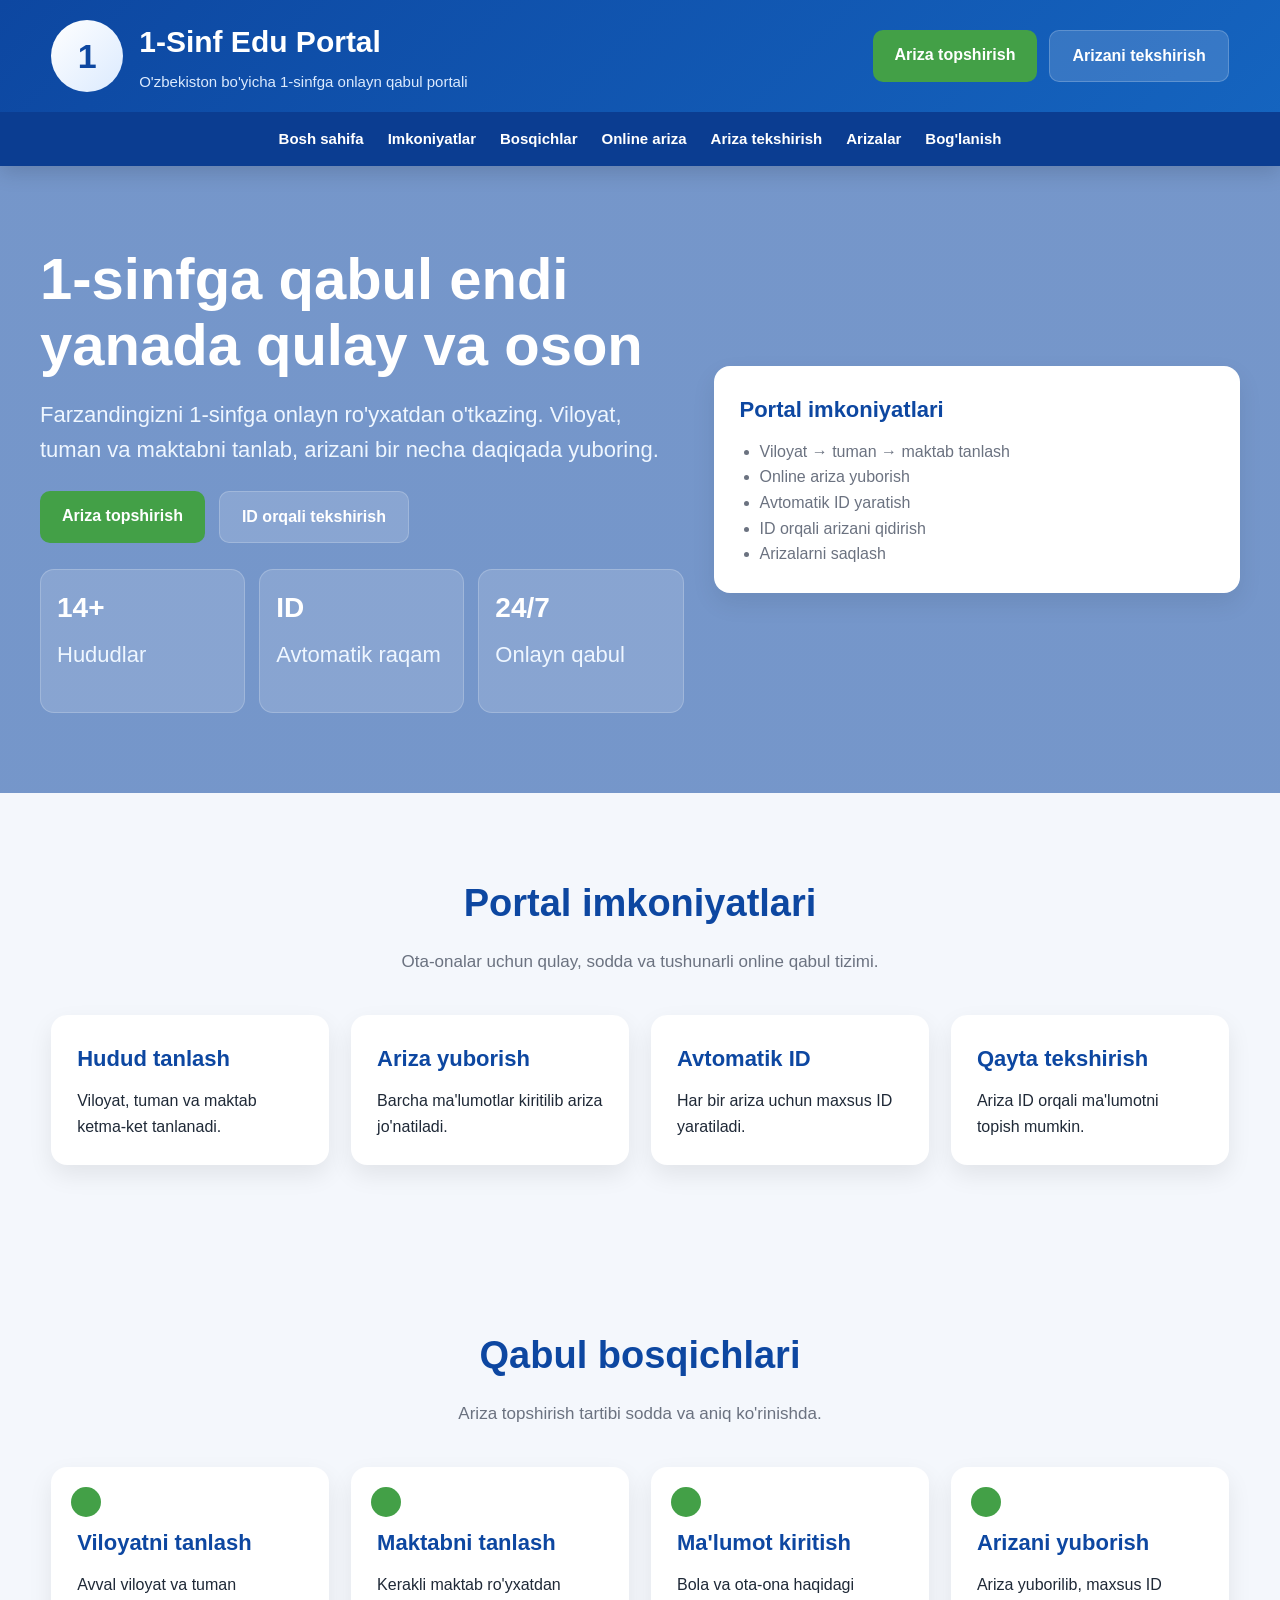
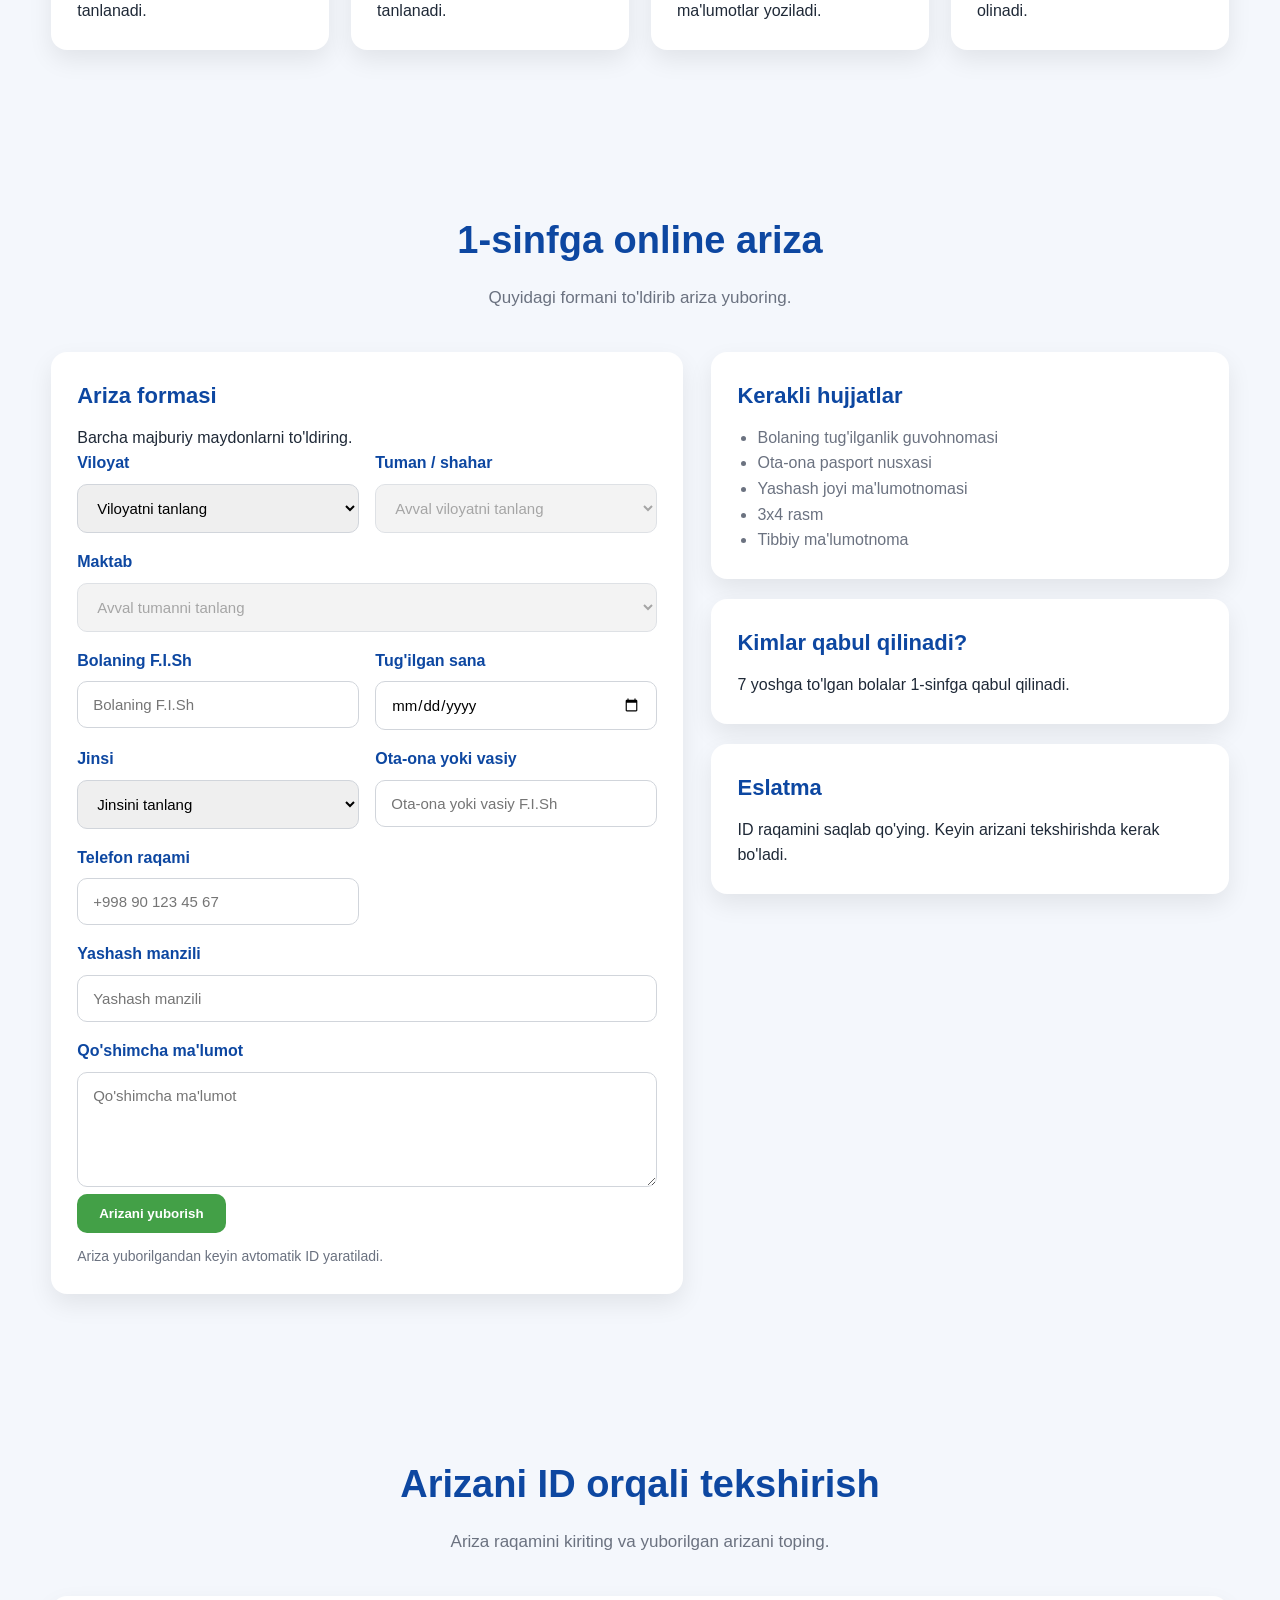
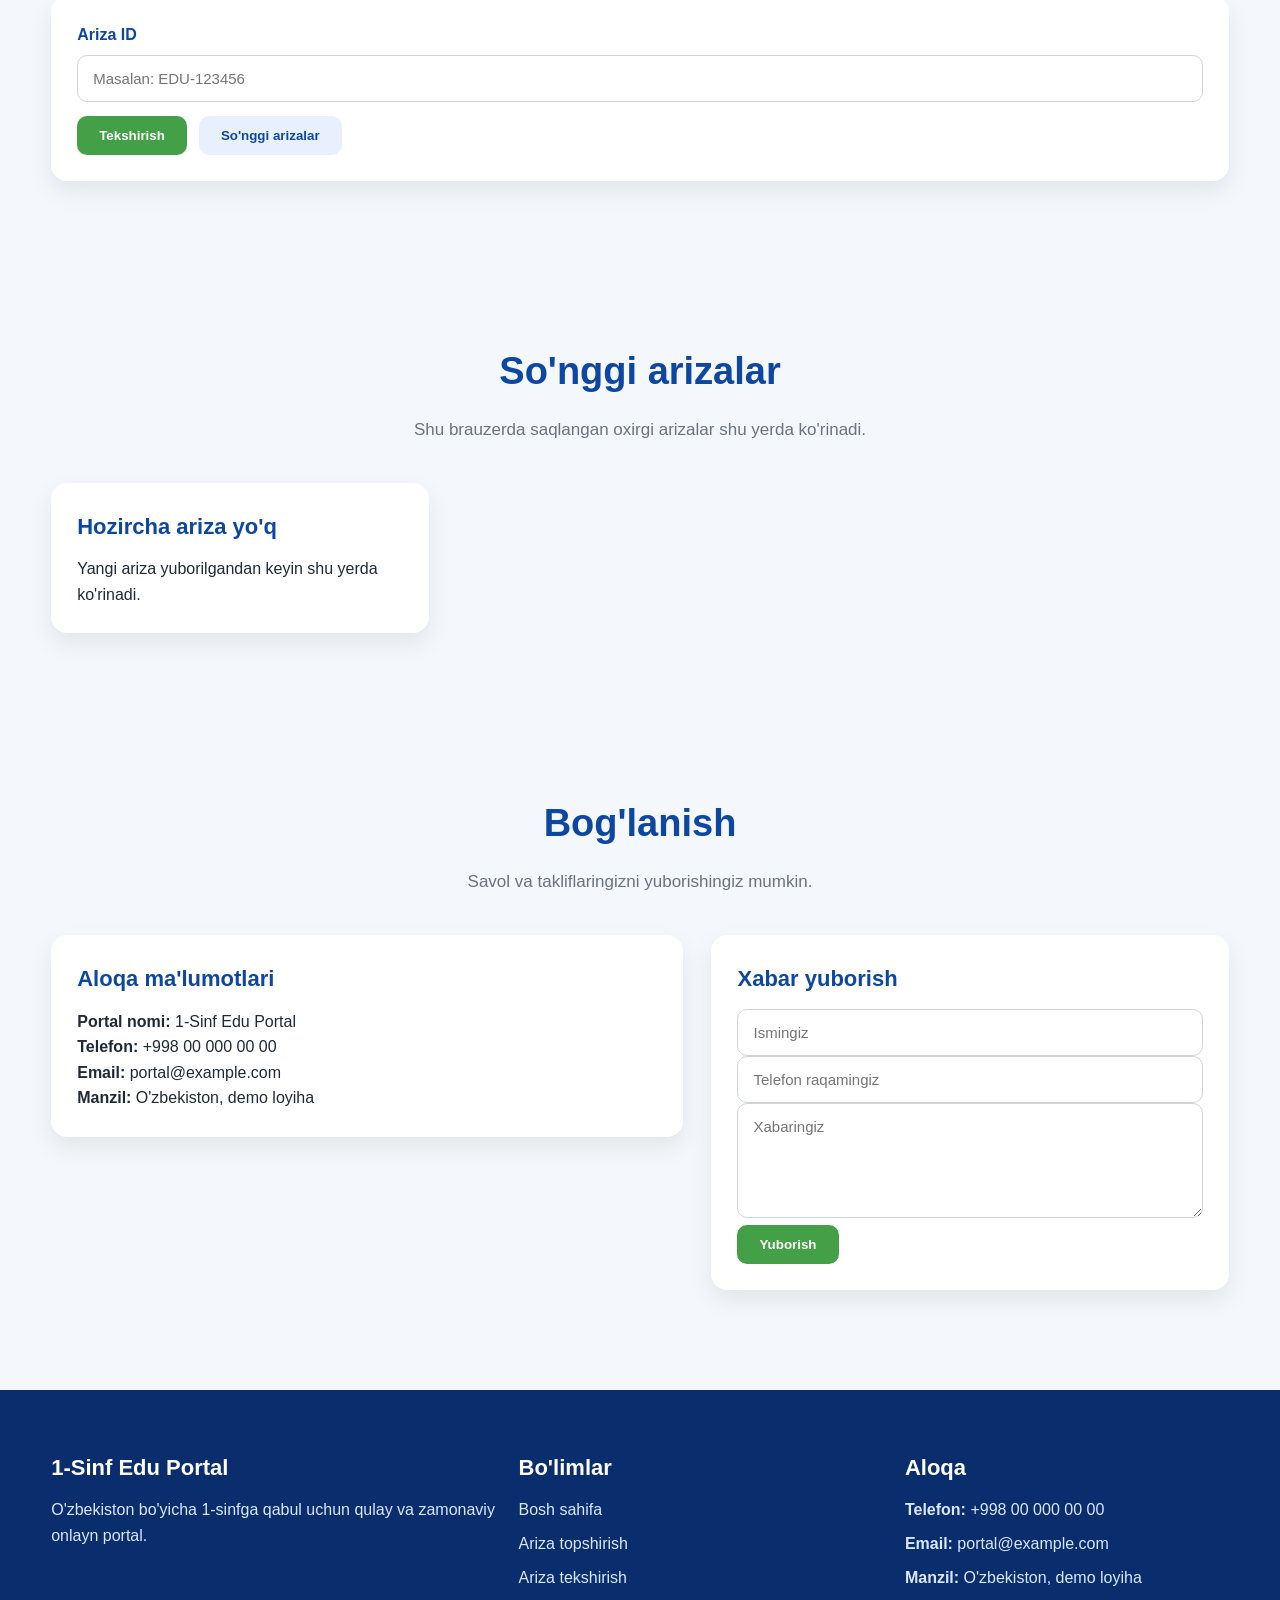
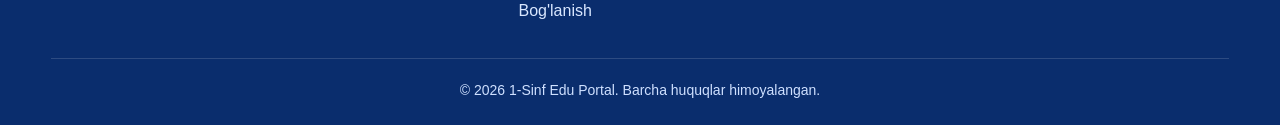
==== index.html @ 5b616442 "Update index.html" ====
<!DOCTYPE html>
<html lang="uz">
<head>
  <meta charset="UTF-8" />
  <meta name="viewport" content="width=device-width, initial-scale=1.0" />
  <title>1-Sinf Edu Portal</title>
  <style>
    * {
      margin: 0;
      padding: 0;
      box-sizing: border-box;
      font-family: Arial, sans-serif;
    }

    :root {
      --primary: #0d47a1;
      --secondary: #1565c0;
      --accent: #43a047;
      --accent-dark: #2e7d32;
      --bg: #f4f7fc;
      --text: #1f2937;
      --muted: #6b7280;
      --white: #ffffff;
      --shadow: 0 10px 25px rgba(0, 0, 0, 0.08);
      --radius: 16px;
    }

    html {
      scroll-behavior: smooth;
    }

    body {
      background: var(--bg);
      color: var(--text);
      line-height: 1.6;
    }

    .container {
      width: 92%;
      max-width: 1200px;
      margin: 0 auto;
    }

    header {
      background: linear-gradient(135deg, var(--primary), var(--secondary));
      color: white;
      position: sticky;
      top: 0;
      z-index: 100;
      box-shadow: 0 6px 20px rgba(0, 0, 0, 0.15);
    }

    .topbar {
      display: flex;
      justify-content: space-between;
      align-items: center;
      gap: 20px;
      padding: 18px 0;
      flex-wrap: wrap;
    }

    .brand-wrap {
      display: flex;
      align-items: center;
      gap: 16px;
    }

    .logo-circle {
      width: 72px;
      height: 72px;
      border-radius: 50%;
      background: linear-gradient(135deg, #ffffff, #dbeafe);
      color: #0d47a1;
      display: flex;
      align-items: center;
      justify-content: center;
      font-size: 34px;
      font-weight: bold;
    }

    .brand h1 {
      font-size: 30px;
      margin: 0;
    }

    .brand p {
      color: #dbeafe;
      font-size: 15px;
      margin-top: 4px;
    }

    .top-actions {
      display: flex;
      gap: 12px;
      flex-wrap: wrap;
    }

    .btn {
      display: inline-block;
      padding: 12px 22px;
      border-radius: 10px;
      text-decoration: none;
      font-weight: 700;
      transition: 0.25s;
      border: none;
      cursor: pointer;
    }

    .btn-primary {
      background: var(--accent);
      color: white;
    }

    .btn-primary:hover {
      background: var(--accent-dark);
    }

    .btn-light {
      background: rgba(255, 255, 255, 0.15);
      color: white;
      border: 1px solid rgba(255, 255, 255, 0.2);
    }

    .btn-secondary {
      background: #e8f0fe;
      color: var(--primary);
    }

    nav {
      background: #0b3d91;
    }

    nav ul {
      list-style: none;
      display: flex;
      justify-content: center;
      flex-wrap: wrap;
      gap: 24px;
      padding: 14px 0;
    }

    nav a {
      color: white;
      text-decoration: none;
      font-weight: 700;
      font-size: 15px;
    }

    .hero {
      min-height: 620px;
      display: flex;
      align-items: center;
      background-image:
        linear-gradient(rgba(13, 71, 161, 0.55), rgba(13, 71, 161, 0.55)),
        url("https://images.unsplash.com/photo-1588072432836-e10032774350?auto=format&fit=crop&w=1600&q=80");
      background-size: cover;
      background-position: center;
      background-repeat: no-repeat;
      color: white;
    }

    .hero-grid {
      display: grid;
      grid-template-columns: 1.1fr 0.9fr;
      gap: 30px;
      align-items: center;
      width: 100%;
    }

    .hero-content h2 {
      font-size: 58px;
      line-height: 1.15;
      margin-bottom: 18px;
    }

    .hero-content p {
      font-size: 22px;
      max-width: 680px;
      margin-bottom: 24px;
      color: #eef6ff;
    }

    .hero-actions {
      display: flex;
      gap: 14px;
      flex-wrap: wrap;
      margin-bottom: 26px;
    }

    .hero-stats {
      display: grid;
      grid-template-columns: repeat(3, 1fr);
      gap: 14px;
      max-width: 760px;
    }

    .stat {
      background: rgba(255, 255, 255, 0.14);
      border: 1px solid rgba(255, 255, 255, 0.2);
      border-radius: 14px;
      padding: 16px;
    }

    .stat h3 {
      font-size: 28px;
      margin-bottom: 6px;
    }

    .hero-card,
    .feature-card,
    .step-card,
    .info-card,
    .form-card,
    .lookup-box,
    .contact-card,
    .history-card {
      background: white;
      border-radius: var(--radius);
      box-shadow: var(--shadow);
      padding: 26px;
    }

    .hero-card h3,
    .feature-card h3,
    .step-card h3,
    .info-card h3,
    .form-card h3,
    .contact-card h3,
    .history-card h3 {
      color: var(--primary);
      margin-bottom: 12px;
      font-size: 22px;
    }

    .hero-card ul,
    .info-card ul {
      padding-left: 20px;
      color: var(--muted);
    }

    section {
      padding: 80px 0;
    }

    .section-title {
      text-align: center;
      font-size: 38px;
      color: var(--primary);
      margin-bottom: 14px;
    }

    .section-subtitle {
      text-align: center;
      color: var(--muted);
      max-width: 760px;
      margin: 0 auto 40px;
      font-size: 17px;
    }

    .features,
    .steps,
    .footer-grid,
    .history-grid {
      display: grid;
      gap: 22px;
    }

    .features {
      grid-template-columns: repeat(4, 1fr);
    }

    .steps {
      grid-template-columns: repeat(4, 1fr);
    }

    .step-card {
      position: relative;
      padding-top: 58px;
    }

    .step-card::before {
      content: "";
      position: absolute;
      top: 20px;
      left: 20px;
      width: 30px;
      height: 30px;
      border-radius: 50%;
      background: var(--accent);
    }

    .portal-layout,
    .contact-layout {
      display: grid;
      grid-template-columns: 1.1fr 0.9fr;
      gap: 28px;
      align-items: start;
    }

    .form-grid {
      display: grid;
      grid-template-columns: 1fr 1fr;
      gap: 16px;
    }

    .form-group.full {
      grid-column: 1 / -1;
    }

    .form-group label,
    .lookup-box label {
      display: block;
      margin-bottom: 8px;
      font-weight: 700;
      color: var(--primary);
    }

    input,
    select,
    textarea {
      width: 100%;
      padding: 14px 15px;
      border: 1px solid #d1d5db;
      border-radius: 10px;
      font-size: 15px;
      outline: none;
    }

    .form-note {
      font-size: 14px;
      color: var(--muted);
      margin-top: 12px;
    }

    .result-box,
    .lookup-result {
      margin-top: 18px;
      display: none;
      border-radius: 12px;
      padding: 18px;
      font-weight: 700;
      line-height: 1.7;
    }

    .info-stack {
      display: grid;
      gap: 20px;
    }

    .lookup-actions {
      display: flex;
      gap: 12px;
      margin-top: 14px;
      flex-wrap: wrap;
    }

    .history-grid {
      grid-template-columns: repeat(3, 1fr);
    }

    .history-card small {
      color: var(--muted);
      display: block;
      margin-top: 8px;
    }

    footer {
      background: #0a2d6d;
      color: #eaf2ff;
      padding: 60px 0 24px;
      margin-top: 20px;
    }

    .footer-grid {
      grid-template-columns: 1.1fr 0.9fr 0.8fr;
      margin-bottom: 26px;
    }

    footer h3 {
      font-size: 22px;
      margin-bottom: 12px;
      color: #ffffff;
    }

    footer p,
    footer a {
      color: #d9e7ff;
      text-decoration: none;
      margin-bottom: 8px;
    }

    .footer-bottom {
      border-top: 1px solid rgba(255, 255, 255, 0.14);
      padding-top: 20px;
      text-align: center;
      color: #cfe0ff;
      font-size: 14px;
    }

    @media (max-width: 1024px) {
      .features,
      .steps,
      .history-grid {
        grid-template-columns: repeat(2, 1fr);
      }

      .hero-grid,
      .portal-layout,
      .contact-layout,
      .footer-grid {
        grid-template-columns: 1fr;
      }
    }

    @media (max-width: 768px) {
      .brand h1 {
        font-size: 24px;
      }

      .hero {
        min-height: 540px;
      }

      .hero-content h2 {
        font-size: 38px;
      }

      .hero-content p {
        font-size: 18px;
      }

      .hero-stats,
      .features,
      .steps,
      .history-grid,
      .form-grid {
        grid-template-columns: 1fr;
      }

      .section-title {
        font-size: 30px;
      }

      nav ul {
        gap: 14px;
      }
    }
  </style>
</head>
<body>
  <header>
    <div class="container topbar">
      <div class="brand-wrap">
        <div class="logo-circle">1</div>
        <div class="brand">
          <h1>1-Sinf Edu Portal</h1>
          <p>O'zbekiston bo'yicha 1-sinfga onlayn qabul portali</p>
        </div>
      </div>

      <div class="top-actions">
        <a href="#ariza" class="btn btn-primary">Ariza topshirish</a>
        <a href="#tekshirish" class="btn btn-light">Arizani tekshirish</a>
      </div>
    </div>

    <nav>
      <ul>
        <li><a href="#bosh">Bosh sahifa</a></li>
        <li><a href="#imkoniyatlar">Imkoniyatlar</a></li>
        <li><a href="#bosqichlar">Bosqichlar</a></li>
        <li><a href="#ariza">Online ariza</a></li>
        <li><a href="#tekshirish">Ariza tekshirish</a></li>
        <li><a href="#tarix">Arizalar</a></li>
        <li><a href="#boglanish">Bog'lanish</a></li>
      </ul>
    </nav>
  </header>

  <section class="hero" id="bosh">
    <div class="container hero-grid">
      <div class="hero-content">
        <h2>1-sinfga qabul endi yanada qulay va oson</h2>
        <p>Farzandingizni 1-sinfga onlayn ro'yxatdan o'tkazing. Viloyat, tuman va maktabni tanlab, arizani bir necha daqiqada yuboring.</p>

        <div class="hero-actions">
          <a href="#ariza" class="btn btn-primary">Ariza topshirish</a>
          <a href="#tekshirish" class="btn btn-light">ID orqali tekshirish</a>
        </div>

        <div class="hero-stats">
          <div class="stat">
            <h3>14+</h3>
            <p>Hududlar</p>
          </div>
          <div class="stat">
            <h3>ID</h3>
            <p>Avtomatik raqam</p>
          </div>
          <div class="stat">
            <h3>24/7</h3>
            <p>Onlayn qabul</p>
          </div>
        </div>
      </div>

      <div class="hero-card">
        <h3>Portal imkoniyatlari</h3>
        <ul>
          <li>Viloyat → tuman → maktab tanlash</li>
          <li>Online ariza yuborish</li>
          <li>Avtomatik ID yaratish</li>
          <li>ID orqali arizani qidirish</li>
          <li>Arizalarni saqlash</li>
        </ul>
      </div>
    </div>
  </section>

  <section id="imkoniyatlar">
    <div class="container">
      <h2 class="section-title">Portal imkoniyatlari</h2>
      <p class="section-subtitle">Ota-onalar uchun qulay, sodda va tushunarli online qabul tizimi.</p>

      <div class="features">
        <div class="feature-card">
          <h3>Hudud tanlash</h3>
          <p>Viloyat, tuman va maktab ketma-ket tanlanadi.</p>
        </div>
        <div class="feature-card">
          <h3>Ariza yuborish</h3>
          <p>Barcha ma'lumotlar kiritilib ariza jo'natiladi.</p>
        </div>
        <div class="feature-card">
          <h3>Avtomatik ID</h3>
          <p>Har bir ariza uchun maxsus ID yaratiladi.</p>
        </div>
        <div class="feature-card">
          <h3>Qayta tekshirish</h3>
          <p>Ariza ID orqali ma'lumotni topish mumkin.</p>
        </div>
      </div>
    </div>
  </section>

  <section id="bosqichlar">
    <div class="container">
      <h2 class="section-title">Qabul bosqichlari</h2>
      <p class="section-subtitle">Ariza topshirish tartibi sodda va aniq ko'rinishda.</p>

      <div class="steps">
        <div class="step-card">
          <h3>Viloyatni tanlash</h3>
          <p>Avval viloyat va tuman tanlanadi.</p>
        </div>
        <div class="step-card">
          <h3>Maktabni tanlash</h3>
          <p>Kerakli maktab ro'yxatdan tanlanadi.</p>
        </div>
        <div class="step-card">
          <h3>Ma'lumot kiritish</h3>
          <p>Bola va ota-ona haqidagi ma'lumotlar yoziladi.</p>
        </div>
        <div class="step-card">
          <h3>Arizani yuborish</h3>
          <p>Ariza yuborilib, maxsus ID olinadi.</p>
        </div>
      </div>
    </div>
  </section>

  <section id="ariza">
    <div class="container">
      <h2 class="section-title">1-sinfga online ariza</h2>
      <p class="section-subtitle">Quyidagi formani to'ldirib ariza yuboring.</p>

      <div class="portal-layout">
        <div class="form-card">
          <h3>Ariza formasi</h3>
          <p>Barcha majburiy maydonlarni to'ldiring.</p>

          <form id="admissionForm">
            <div class="form-grid">
              <div class="form-group">
                <label for="region">Viloyat</label>
                <select id="region" required>
                  <option value="">Viloyatni tanlang</option>
                </select>
              </div>

              <div class="form-group">
                <label for="district">Tuman / shahar</label>
                <select id="district" required disabled>
                  <option value="">Avval viloyatni tanlang</option>
                </select>
              </div>

              <div class="form-group full">
                <label for="school">Maktab</label>
                <select id="school" required disabled>
                  <option value="">Avval tumanni tanlang</option>
                </select>
              </div>

              <div class="form-group">
                <label for="childName">Bolaning F.I.Sh</label>
                <input type="text" id="childName" placeholder="Bolaning F.I.Sh" required />
              </div>

              <div class="form-group">
                <label for="birthDate">Tug'ilgan sana</label>
                <input type="date" id="birthDate" required />
              </div>

              <div class="form-group">
                <label for="gender">Jinsi</label>
                <select id="gender" required>
                  <option value="">Jinsini tanlang</option>
                  <option value="O'g'il bola">O'g'il bola</option>
                  <option value="Qiz bola">Qiz bola</option>
                </select>
              </div>

              <div class="form-group">
                <label for="parentName">Ota-ona yoki vasiy</label>
                <input type="text" id="parentName" placeholder="Ota-ona yoki vasiy F.I.Sh" required />
              </div>

              <div class="form-group">
                <label for="phone">Telefon raqami</label>
                <input type="tel" id="phone" placeholder="+998 90 123 45 67" required />
              </div>

              <div class="form-group full">
                <label for="address">Yashash manzili</label>
                <input type="text" id="address" placeholder="Yashash manzili" required />
              </div>

              <div class="form-group full">
                <label for="message">Qo'shimcha ma'lumot</label>
                <textarea id="message" rows="5" placeholder="Qo'shimcha ma'lumot"></textarea>
              </div>
            </div>

            <button type="submit" class="btn btn-primary">Arizani yuborish</button>
            <p class="form-note">Ariza yuborilgandan keyin avtomatik ID yaratiladi.</p>
          </form>

          <div id="result" class="result-box"></div>
        </div>

        <div class="info-stack">
          <div class="info-card">
            <h3>Kerakli hujjatlar</h3>
            <ul>
              <li>Bolaning tug'ilganlik guvohnomasi</li>
              <li>Ota-ona pasport nusxasi</li>
              <li>Yashash joyi ma'lumotnomasi</li>
              <li>3x4 rasm</li>
              <li>Tibbiy ma'lumotnoma</li>
            </ul>
          </div>

          <div class="info-card">
            <h3>Kimlar qabul qilinadi?</h3>
            <p>7 yoshga to'lgan bolalar 1-sinfga qabul qilinadi.</p>
          </div>

          <div class="info-card">
            <h3>Eslatma</h3>
            <p>ID raqamini saqlab qo'ying. Keyin arizani tekshirishda kerak bo'ladi.</p>
          </div>
        </div>
      </div>
    </div>
  </section>

  <section id="tekshirish">
    <div class="container">
      <h2 class="section-title">Arizani ID orqali tekshirish</h2>
      <p class="section-subtitle">Ariza raqamini kiriting va yuborilgan arizani toping.</p>

      <div class="lookup-box">
        <label for="lookupId">Ariza ID</label>
        <input type="text" id="lookupId" placeholder="Masalan: EDU-123456" />

        <div class="lookup-actions">
          <button class="btn btn-primary" type="button" id="lookupBtn">Tekshirish</button>
          <button class="btn btn-secondary" type="button" id="showAllBtn">So'nggi arizalar</button>
        </div>

        <div id="lookupResult" class="lookup-result"></div>
      </div>
    </div>
  </section>

  <section id="tarix">
    <div class="container">
      <h2 class="section-title">So'nggi arizalar</h2>
      <p class="section-subtitle">Shu brauzerda saqlangan oxirgi arizalar shu yerda ko'rinadi.</p>
      <div id="historyGrid" class="history-grid"></div>
    </div>
  </section>

  <section id="boglanish">
    <div class="container">
      <h2 class="section-title">Bog'lanish</h2>
      <p class="section-subtitle">Savol va takliflaringizni yuborishingiz mumkin.</p>

      <div class="contact-layout">
        <div class="contact-card">
          <h3>Aloqa ma'lumotlari</h3>
          <p><strong>Portal nomi:</strong> 1-Sinf Edu Portal</p>
          <p><strong>Telefon:</strong> +998 00 000 00 00</p>
          <p><strong>Email:</strong> portal@example.com</p>
          <p><strong>Manzil:</strong> O'zbekiston, demo loyiha</p>
        </div>

        <div class="contact-card">
          <h3>Xabar yuborish</h3>
          <input type="text" placeholder="Ismingiz" />
          <input type="text" placeholder="Telefon raqamingiz" />
          <textarea rows="5" placeholder="Xabaringiz"></textarea>
          <button class="btn btn-primary" type="button">Yuborish</button>
        </div>
      </div>
    </div>
  </section>

  <footer>
    <div class="container footer-grid">
      <div>
        <h3>1-Sinf Edu Portal</h3>
        <p>O'zbekiston bo'yicha 1-sinfga qabul uchun qulay va zamonaviy onlayn portal.</p>
      </div>

      <div>
        <h3>Bo'limlar</h3>
        <p><a href="#bosh">Bosh sahifa</a></p>
        <p><a href="#ariza">Ariza topshirish</a></p>
        <p><a href="#tekshirish">Ariza tekshirish</a></p>
        <p><a href="#boglanish">Bog'lanish</a></p>
      </div>

      <div>
        <h3>Aloqa</h3>
        <p><strong>Telefon:</strong> +998 00 000 00 00</p>
        <p><strong>Email:</strong> portal@example.com</p>
        <p><strong>Manzil:</strong> O'zbekiston, demo loyiha</p>
      </div>
    </div>

    <div class="container footer-bottom">
      © 2026 1-Sinf Edu Portal. Barcha huquqlar himoyalangan.
    </div>
  </footer>

  <script>
    const schoolData = {
      "Qoraqalpog'iston Respublikasi": {
        "Nukus shahri": ["1-sonli maktab", "2-sonli maktab"],
        "Amudaryo tumani": ["5-sonli maktab"],
        "Beruniy tumani": ["12-sonli maktab"]
      },
      "Andijon viloyati": {
        "Andijon shahri": ["1-sonli maktab", "15-sonli maktab"],
        "Asaka tumani": ["9-sonli maktab", "27-sonli maktab"],
        "Baliqchi tumani": ["3-sonli maktab"]
      },
      "Buxoro viloyati": {
        "Buxoro shahri": ["4-sonli maktab", "10-sonli maktab"],
        "G'ijduvon tumani": ["7-sonli maktab"],
        "Kogon tumani": ["11-sonli maktab"]
      },
      "Jizzax viloyati": {
        "Jizzax shahri": ["2-sonli maktab"],
        "Zomin tumani": ["14-sonli maktab"],
        "G'allaorol tumani": ["6-sonli maktab"]
      },
      "Qashqadaryo viloyati": {
        "Qarshi shahri": ["1-sonli maktab", "8-sonli maktab"],
        "Shahrisabz tumani": ["5-sonli maktab"],
        "Koson tumani": ["9-sonli maktab"]
      },
      "Navoiy viloyati": {
        "Navoiy shahri": ["3-sonli maktab"],
        "Karmana tumani": ["12-sonli maktab"],
        "Xatirchi tumani": ["18-sonli maktab"]
      },
      "Namangan viloyati": {
        "Namangan shahri": ["6-sonli maktab", "21-sonli maktab"],
        "Chust tumani": ["13-sonli maktab"],
        "Pop tumani": ["4-sonli maktab"]
      },
      "Samarqand viloyati": {
        "Samarqand shahri": ["12-sonli maktab", "33-sonli maktab"],
        "Urgut tumani": ["7-sonli maktab", "14-sonli maktab"],
        "Pastdarg'om tumani": ["9-sonli maktab"]
      },
      "Surxondaryo viloyati": {
        "Termiz shahri": ["2-sonli maktab"],
        "Denov tumani": ["11-sonli maktab"],
        "Sherobod tumani": ["5-sonli maktab"]
      },
      "Sirdaryo viloyati": {
        "Guliston shahri": ["1-sonli maktab"],
        "Sirdaryo tumani": ["8-sonli maktab"],
        "Yangiyer shahri": ["3-sonli maktab"]
      },
      "Toshkent viloyati": {
        "Nurafshon shahri": ["4-sonli maktab"],
        "Chirchiq shahri": ["7-sonli maktab"],
        "Zangiota tumani": ["15-sonli maktab"]
      },
      "Farg'ona viloyati": {
        "Farg'ona shahri": ["9-sonli maktab"],
        "Qo'qon shahri": ["5-sonli maktab", "22-sonli maktab"],
        "So'x tumani": ["30-sonli maktab", "17-sonli maktab"]
      },
      "Xorazm viloyati": {
        "Urganch shahri": ["2-sonli maktab"],
        "Xiva tumani": ["6-sonli maktab"],
        "Hazorasp tumani": ["10-sonli maktab"]
      },
      "Toshkent shahri": {
        "Yunusobod tumani": ["45-sonli maktab", "58-sonli maktab", "81-sonli maktab"],
        "Chilonzor tumani": ["120-sonli maktab", "173-sonli maktab"],
        "Olmazor tumani": ["34-sonli maktab"]
      }
    };

    const regionSelect = document.getElementById("region");
    const districtSelect = document.getElementById("district");
    const schoolSelect = document.getElementById("school");
    const admissionForm = document.getElementById("admissionForm");
    const resultBox = document.getElementById("result");
    const lookupBtn = document.getElementById("lookupBtn");
    const showAllBtn = document.getElementById("showAllBtn");
    const lookupId = document.getElementById("lookupId");
    const lookupResult = document.getElementById("lookupResult");
    const historyGrid = document.getElementById("historyGrid");

    const STORAGE_KEY = "edu_portal_applications";

    function populateRegions() {
      regionSelect.innerHTML = '<option value="">Viloyatni tanlang</option>';
      Object.keys(schoolData).forEach((region) => {
        const option = document.createElement("option");
        option.value = region;
        option.textContent = region;
        regionSelect.appendChild(option);
      });
    }

    function resetSelect(select, placeholder) {
      select.innerHTML = "";
      const option = document.createElement("option");
      option.value = "";
      option.textContent = placeholder;
      select.appendChild(option);
    }

    regionSelect.addEventListener("change", function () {
      const region = this.value;
      resetSelect(districtSelect, region ? "Tumanni tanlang" : "Avval viloyatni tanlang");
      resetSelect(schoolSelect, "Avval tumanni tanlang");
      schoolSelect.disabled = true;

      if (!region) {
        districtSelect.disabled = true;
        return;
      }

      districtSelect.disabled = false;

      Object.keys(schoolData[region]).forEach((district) => {
        const option = document.createElement("option");
        option.value = district;
        option.textContent = district;
        districtSelect.appendChild(option);
      });
    });

    districtSelect.addEventListener("change", function () {
      const region = regionSelect.value;
      const district = this.value;
      resetSelect(schoolSelect, district ? "Maktabni tanlang" : "Avval tumanni tanlang");

      if (!region || !district) {
        schoolSelect.disabled = true;
        return;
      }

      schoolSelect.disabled = false;

      schoolData[region][district].forEach((school) => {
        const option = document.createElement("option");
        option.value = school;
        option.textContent = school;
        schoolSelect.appendChild(option);
      });
    });

    function getApplications() {
      return JSON.parse(localStorage.getItem(STORAGE_KEY) || "[]");
    }

    function saveApplications(applications) {
      localStorage.setItem(STORAGE_KEY, JSON.stringify(applications));
    }

    function createApplicationId() {
      return "EDU-" + Math.floor(100000 + Math.random() * 900000);
    }

    function renderHistory() {
      const applications = getApplications().slice().reverse();
      historyGrid.innerHTML = "";

      if (!applications.length) {
        historyGrid.innerHTML = `
          <div class="history-card">
            <h3>Hozircha ariza yo'q</h3>
            <p>Yangi ariza yuborilgandan keyin shu yerda ko'rinadi.</p>
          </div>
        `;
        return;
      }

      applications.slice(0, 6).forEach((item) => {
        const card = document.createElement("div");
        card.className = "history-card";
        card.innerHTML = `
          <h3>${item.applicationId}</h3>
          <p><strong>Bola:</strong> ${item.childName}</p>
          <p><strong>Hudud:</strong> ${item.region}, ${item.district}</p>
          <p><strong>Maktab:</strong> ${item.school}</p>
          <p><strong>Holat:</strong> Qabul qilindi</p>
          <small>${item.createdAt}</small>
        `;
        historyGrid.appendChild(card);
      });
    }

    admissionForm.addEventListener("submit", function (e) {
      e.preventDefault();

      const application = {
        applicationId: createApplicationId(),
        region: document.getElementById("region").value.trim(),
        district: document.getElementById("district").value.trim(),
        school: document.getElementById("school").value.trim(),
        childName: document.getElementById("childName").value.trim(),
        birthDate: document.getElementById("birthDate").value,
        gender: document.getElementById("gender").value.trim(),
        parentName: document.getElementById("parentName").value.trim(),
        phone: document.getElementById("phone").value.trim(),
        address: document.getElementById("address").value.trim(),
        message: document.getElementById("message").value.trim(),
        createdAt: new Date().toLocaleString("uz-UZ")
      };

      if (
        !application.region ||
        !application.district ||
        !application.school ||
        !application.childName ||
        !application.birthDate ||
        !application.gender ||
        !application.parentName ||
        !application.phone ||
        !application.address
      ) {
        resultBox.style.display = "block";
        resultBox.style.background = "#ffebee";
        resultBox.style.color = "#b71c1c";
        resultBox.innerHTML = "Iltimos, barcha majburiy maydonlarni to'ldiring.";
        return;
      }

      const phoneRegex = /^[+]?[0-9\\s-]{9,20}$/;
      if (!phoneRegex.test(application.phone)) {
        resultBox.style.display = "block";
        resultBox.style.background = "#ffebee";
        resultBox.style.color = "#b71c1c";
        resultBox.innerHTML = "Telefon raqamini to'g'ri kiriting.";
        return;
      }

      const applications = getApplications();
      applications.push(application);
      saveApplications(applications);

      resultBox.style.display = "block";
      resultBox.style.background = "#e8f5e9";
      resultBox.style.color = "#1b5e20";
      resultBox.innerHTML = `
        Ariza muvaffaqiyatli yuborildi!<br><br>
        Ariza raqami: <strong>${application.applicationId}</strong><br>
        Viloyat: ${application.region}<br>
        Tuman / shahar: ${application.district}<br>
        Maktab: ${application.school}<br>
        Bola: ${application.childName}<br>
        Tug'ilgan sana: ${application.birthDate}<br>
        Jinsi: ${application.gender}<br>
        Mas'ul ota-ona: ${application.parentName}<br>
        Telefon: ${application.phone}<br>
        Manzil: ${application.address}<br>
        Qo'shimcha ma'lumot: ${application.message || "Kiritilmagan"}
      `;

      admissionForm.reset();
      districtSelect.disabled = true;
      schoolSelect.disabled = true;
      resetSelect(districtSelect, "Avval viloyatni tanlang");
      resetSelect(schoolSelect, "Avval tumanni tanlang");
      renderHistory();
    });

    lookupBtn.addEventListener("click", function () {
      const id = lookupId.value.trim().toUpperCase();
      const applications = getApplications();
      const found = applications.find((item) => item.applicationId === id);

      lookupResult.style.display = "block";

      if (!id) {
        lookupResult.style.background = "#ffebee";
        lookupResult.style.color = "#b71c1c";
        lookupResult.innerHTML = "Avval ariza raqamini kiriting.";
        return;
      }

      if (!found) {
        lookupResult.style.background = "#ffebee";
        lookupResult.style.color = "#b71c1c";
        lookupResult.innerHTML = "Bunday ariza topilmadi.";
        return;
      }

      lookupResult.style.background = "#e8f5e9";
      lookupResult.style.color = "#1b5e20";
      lookupResult.innerHTML = `
        Ariza topildi!<br><br>
        Ariza raqami: <strong>${found.applicationId}</strong><br>
        Bola: ${found.childName}<br>
        Viloyat: ${found.region}<br>
        Tuman / shahar: ${found.district}<br>
        Maktab: ${found.school}<br>
        Tug'ilgan sana: ${found.birthDate}<br>
        Jinsi: ${found.gender}<br>
        Mas'ul ota-ona: ${found.parentName}<br>
        Telefon: ${found.phone}<br>
        Manzil: ${found.address}<br>
        Holat: Qabul qilindi<br>
        Sana: ${found.createdAt}
      `;
    });

    showAllBtn.addEventListener("click", function () {
      document.getElementById("tarix").scrollIntoView({ behavior: "smooth" });
    });

    populateRegions();
    renderHistory();
  </script>
</body>
</html>
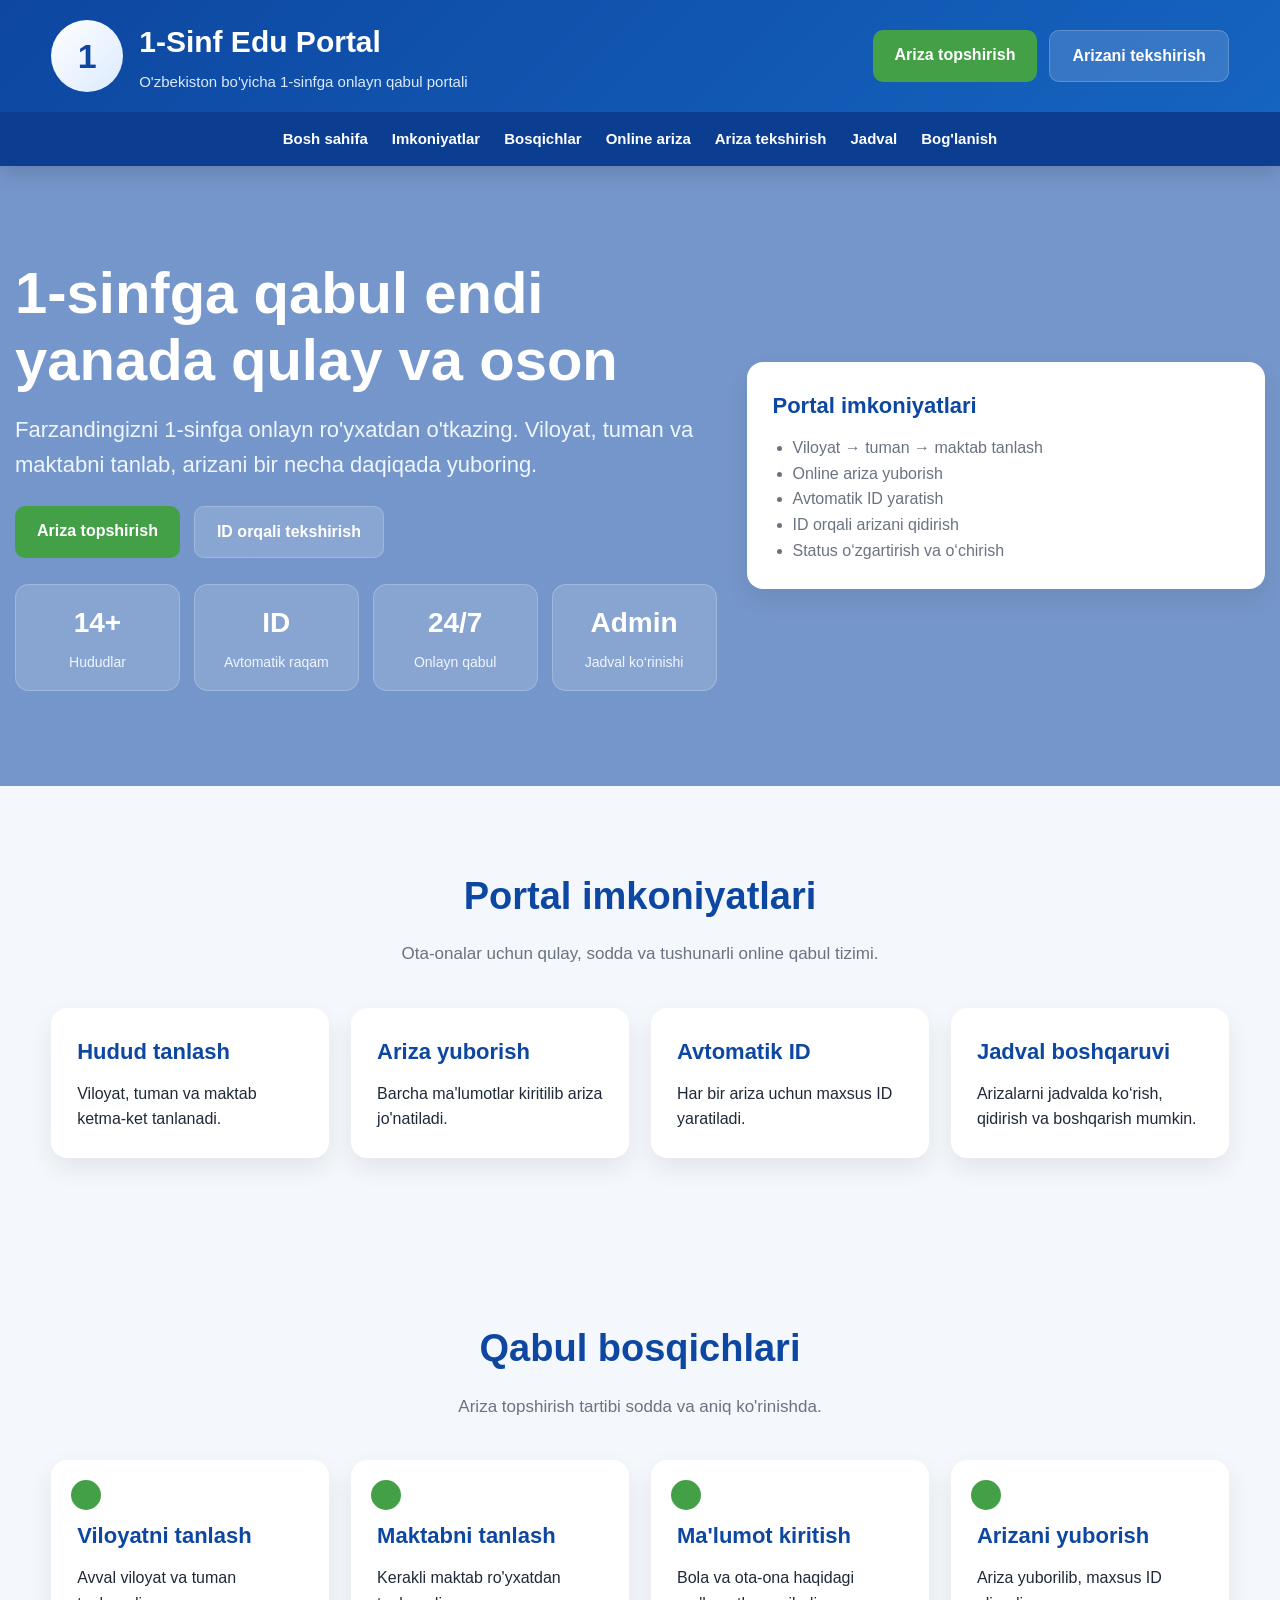
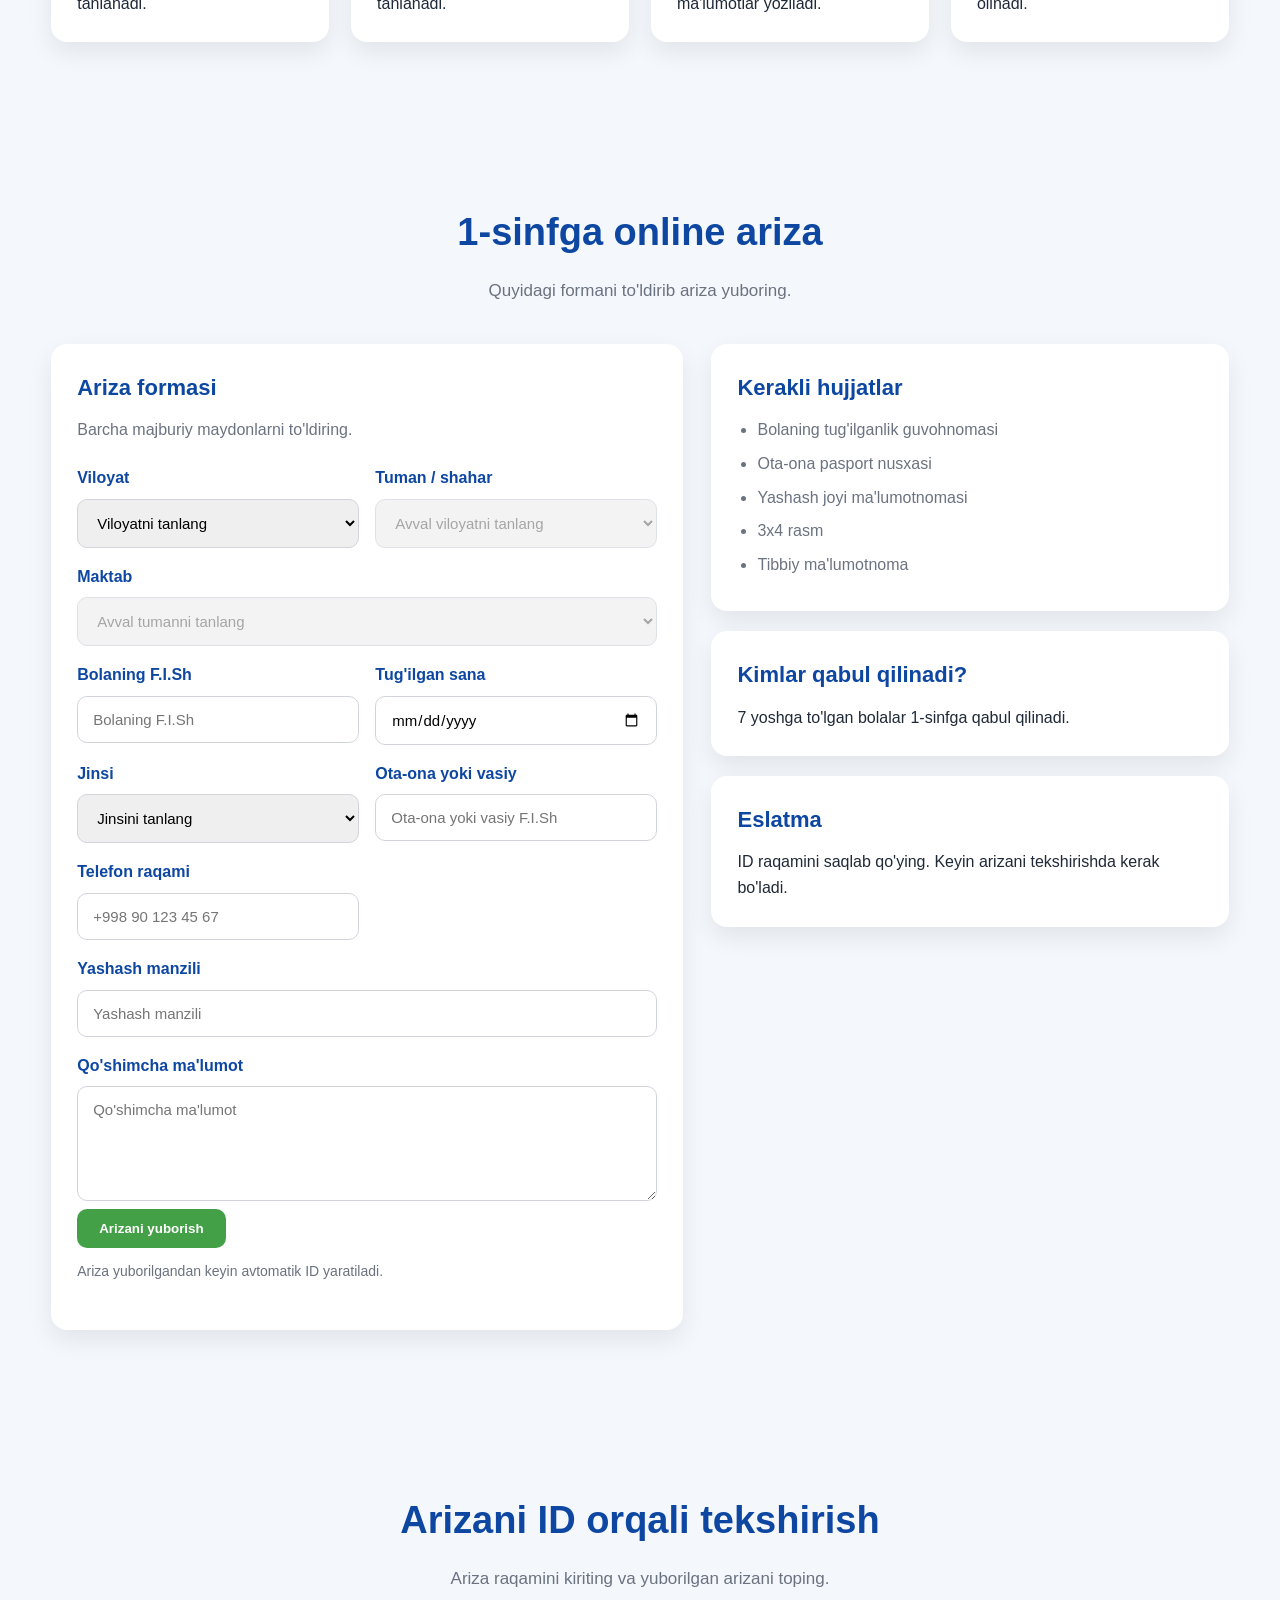
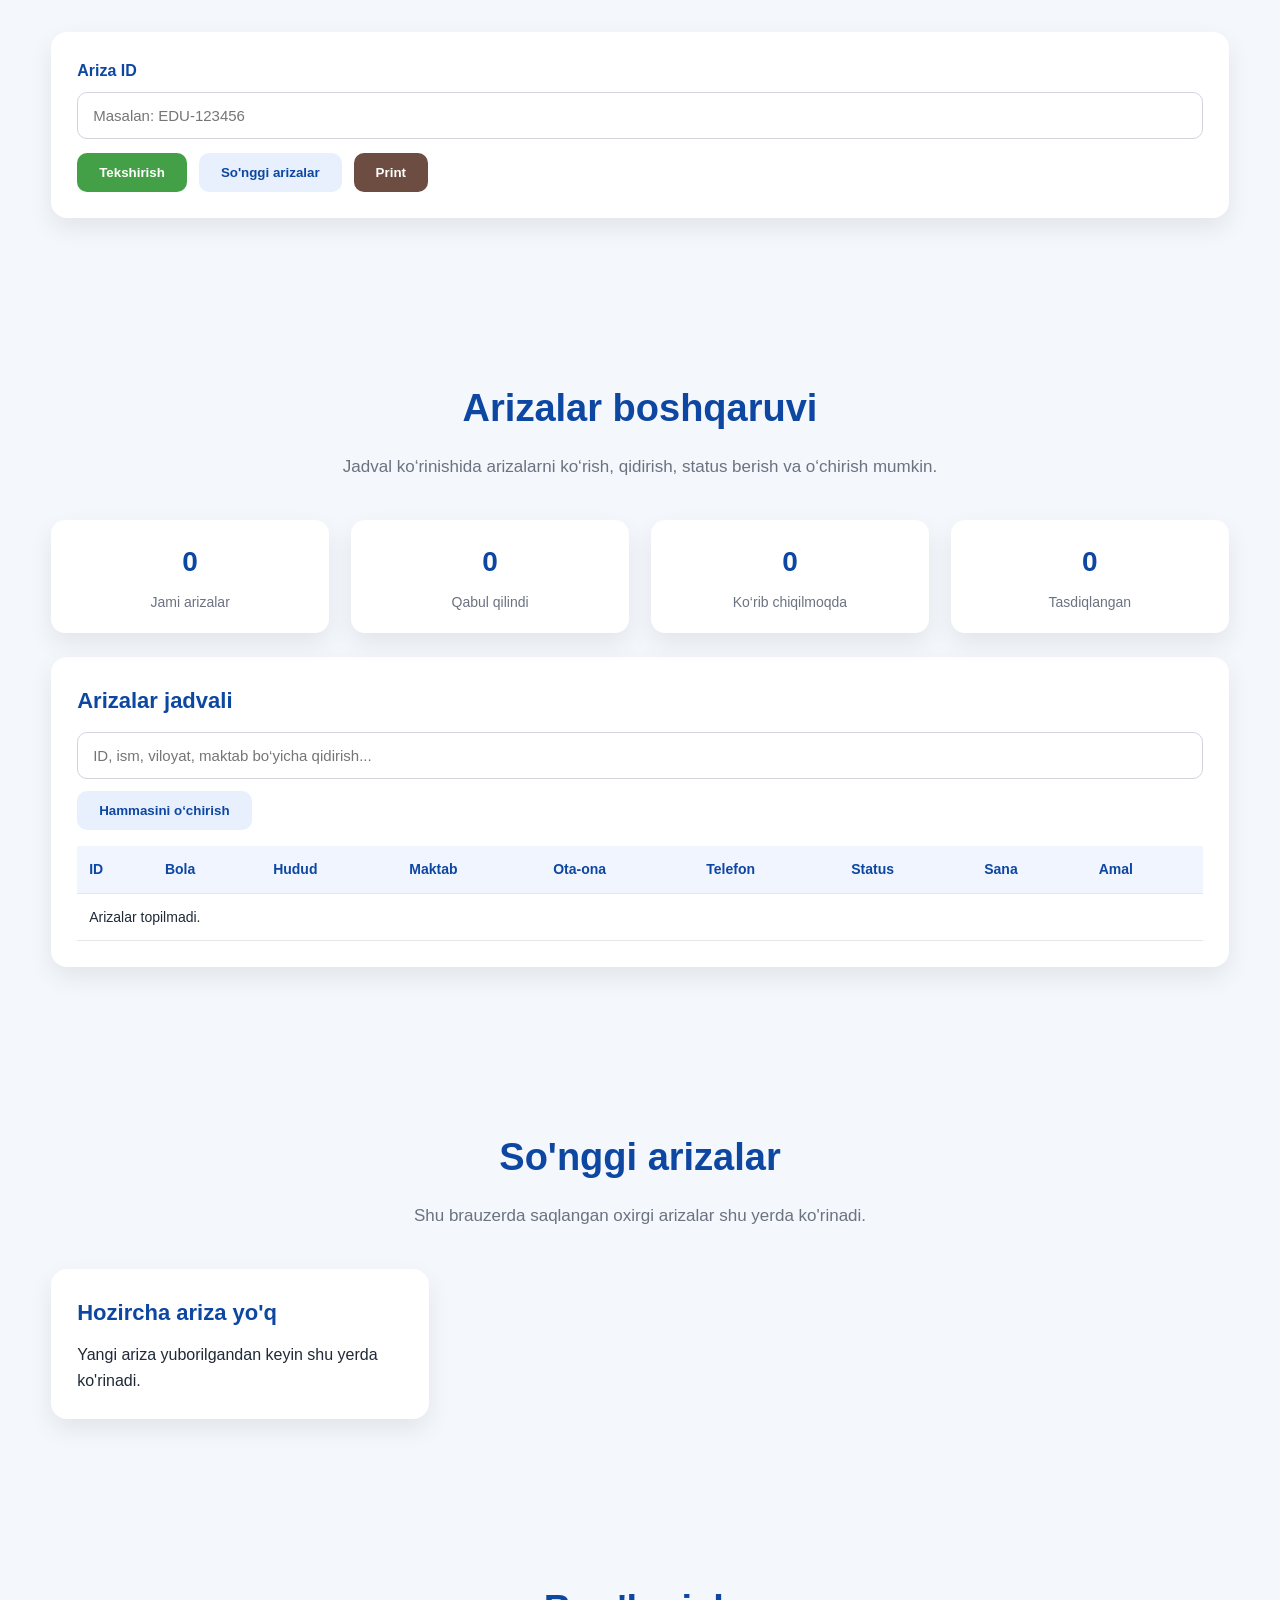
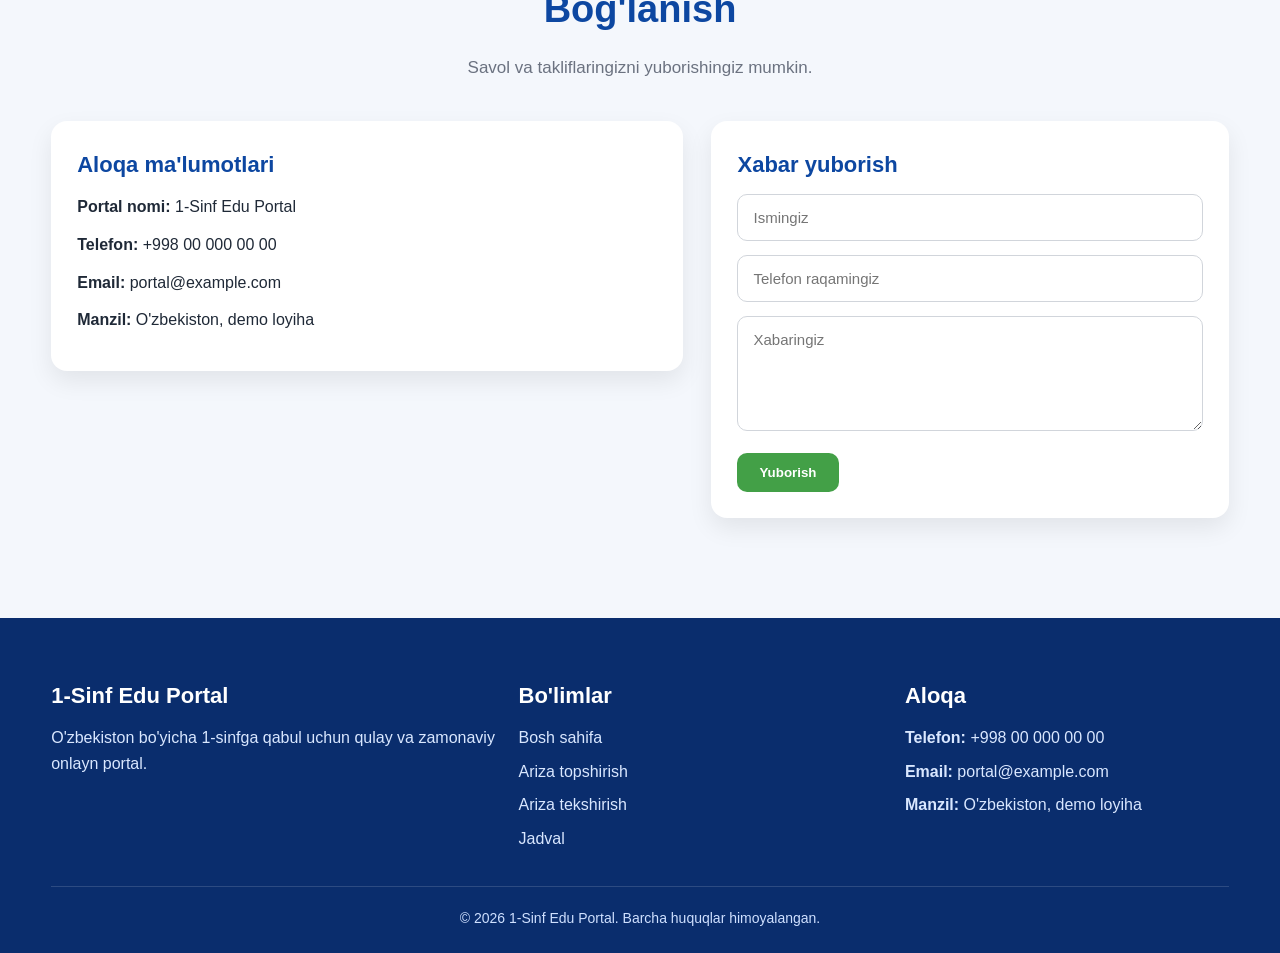
==== commit 4466a7eb: "Update index.html" ====
--- a/index.html
+++ b/index.html
@@ -23,6 +23,12 @@
       --white: #ffffff;
       --shadow: 0 10px 25px rgba(0, 0, 0, 0.08);
       --radius: 16px;
+      --danger-bg: #ffebee;
+      --danger-text: #b71c1c;
+      --success-bg: #e8f5e9;
+      --success-text: #1b5e20;
+      --warning-bg: #fff8e1;
+      --warning-text: #8d6e00;
     }
 
     html {
@@ -37,7 +43,7 @@
 
     .container {
       width: 92%;
-      max-width: 1200px;
+      max-width: 1250px;
       margin: 0 auto;
     }
 
@@ -76,6 +82,7 @@
       justify-content: center;
       font-size: 34px;
       font-weight: bold;
+      flex-shrink: 0;
     }
 
     .brand h1 {
@@ -124,6 +131,16 @@
     .btn-secondary {
       background: #e8f0fe;
       color: var(--primary);
+    }
+
+    .btn-danger {
+      background: #ef5350;
+      color: white;
+    }
+
+    .btn-print {
+      background: #6d4c41;
+      color: white;
     }
 
     nav {
@@ -161,7 +178,7 @@
 
     .hero-grid {
       display: grid;
-      grid-template-columns: 1.1fr 0.9fr;
+      grid-template-columns: 1.15fr 0.85fr;
       gap: 30px;
       align-items: center;
       width: 100%;
@@ -189,9 +206,9 @@
 
     .hero-stats {
       display: grid;
-      grid-template-columns: repeat(3, 1fr);
+      grid-template-columns: repeat(4, 1fr);
       gap: 14px;
-      max-width: 760px;
+      max-width: 900px;
     }
 
     .stat {
@@ -199,11 +216,18 @@
       border: 1px solid rgba(255, 255, 255, 0.2);
       border-radius: 14px;
       padding: 16px;
+      text-align: center;
     }
 
     .stat h3 {
       font-size: 28px;
       margin-bottom: 6px;
+    }
+
+    .stat p {
+      font-size: 14px;
+      margin: 0;
+      color: #eff6ff;
     }
 
     .hero-card,
@@ -213,7 +237,8 @@
     .form-card,
     .lookup-box,
     .contact-card,
-    .history-card {
+    .history-card,
+    .table-card {
       background: white;
       border-radius: var(--radius);
       box-shadow: var(--shadow);
@@ -226,7 +251,8 @@
     .info-card h3,
     .form-card h3,
     .contact-card h3,
-    .history-card h3 {
+    .history-card h3,
+    .table-card h3 {
       color: var(--primary);
       margin-bottom: 12px;
       font-size: 22px;
@@ -236,6 +262,10 @@
     .info-card ul {
       padding-left: 20px;
       color: var(--muted);
+    }
+
+    .info-card ul li {
+      margin-bottom: 8px;
     }
 
     section {
@@ -260,7 +290,8 @@
     .features,
     .steps,
     .footer-grid,
-    .history-grid {
+    .history-grid,
+    .stats-panel {
       display: grid;
       gap: 22px;
     }
@@ -271,6 +302,30 @@
 
     .steps {
       grid-template-columns: repeat(4, 1fr);
+    }
+
+    .stats-panel {
+      grid-template-columns: repeat(4, 1fr);
+      margin-bottom: 24px;
+    }
+
+    .mini-stat {
+      background: white;
+      border-radius: 14px;
+      box-shadow: var(--shadow);
+      padding: 20px;
+      text-align: center;
+    }
+
+    .mini-stat h4 {
+      color: var(--primary);
+      font-size: 28px;
+      margin-bottom: 6px;
+    }
+
+    .mini-stat p {
+      color: var(--muted);
+      font-size: 14px;
     }
 
     .step-card {
@@ -297,6 +352,11 @@
       align-items: start;
     }
 
+    .form-card p {
+      color: var(--muted);
+      margin-bottom: 22px;
+    }
+
     .form-grid {
       display: grid;
       grid-template-columns: 1fr 1fr;
@@ -347,13 +407,23 @@
       gap: 20px;
     }
 
-    .lookup-actions {
+    .lookup-actions,
+    .table-actions {
       display: flex;
       gap: 12px;
       margin-top: 14px;
       flex-wrap: wrap;
     }
 
+    .contact-card p {
+      margin-bottom: 12px;
+    }
+
+    .contact-card input,
+    .contact-card textarea {
+      margin-bottom: 14px;
+    }
+
     .history-grid {
       grid-template-columns: repeat(3, 1fr);
     }
@@ -362,6 +432,88 @@
       color: var(--muted);
       display: block;
       margin-top: 8px;
+    }
+
+    .feature-card:hover,
+    .step-card:hover,
+    .info-card:hover,
+    .history-card:hover,
+    .mini-stat:hover {
+      transform: translateY(-4px);
+      transition: 0.3s;
+    }
+
+    .table-wrap {
+      overflow-x: auto;
+      margin-top: 16px;
+    }
+
+    table {
+      width: 100%;
+      border-collapse: collapse;
+      min-width: 1000px;
+    }
+
+    th, td {
+      border-bottom: 1px solid #e5e7eb;
+      padding: 12px;
+      text-align: left;
+      font-size: 14px;
+      vertical-align: top;
+    }
+
+    th {
+      background: #f1f5ff;
+      color: var(--primary);
+    }
+
+    .status-badge {
+      padding: 6px 10px;
+      border-radius: 999px;
+      font-size: 12px;
+      font-weight: 700;
+      display: inline-block;
+    }
+
+    .status-qabul {
+      background: #e8f5e9;
+      color: #1b5e20;
+    }
+
+    .status-korib {
+      background: #fff8e1;
+      color: #8d6e00;
+    }
+
+    .status-tasdiq {
+      background: #e3f2fd;
+      color: #0d47a1;
+    }
+
+    .status-bekor {
+      background: #ffebee;
+      color: #b71c1c;
+    }
+
+    .action-select {
+      padding: 8px;
+      border-radius: 8px;
+      border: 1px solid #ccc;
+      font-size: 13px;
+    }
+
+    .small-btn {
+      padding: 8px 12px;
+      border: none;
+      border-radius: 8px;
+      cursor: pointer;
+      font-size: 12px;
+      font-weight: 700;
+    }
+
+    .small-danger {
+      background: #ef5350;
+      color: white;
     }
 
     footer {
@@ -400,7 +552,8 @@
     @media (max-width: 1024px) {
       .features,
       .steps,
-      .history-grid {
+      .history-grid,
+      .stats-panel {
         grid-template-columns: repeat(2, 1fr);
       }
 
@@ -433,7 +586,8 @@
       .features,
       .steps,
       .history-grid,
-      .form-grid {
+      .form-grid,
+      .stats-panel {
         grid-template-columns: 1fr;
       }
 
@@ -443,6 +597,22 @@
 
       nav ul {
         gap: 14px;
+      }
+    }
+
+    @media print {
+      header, nav, .hero, #imkoniyatlar, #bosqichlar, #boglanish, footer,
+      .lookup-actions, .table-actions, .btn, .small-btn {
+        display: none !important;
+      }
+
+      body {
+        background: white;
+      }
+
+      .table-card, .form-card, .lookup-box, .info-card {
+        box-shadow: none;
+        border: 1px solid #ddd;
       }
     }
   </style>
@@ -471,7 +641,7 @@
         <li><a href="#bosqichlar">Bosqichlar</a></li>
         <li><a href="#ariza">Online ariza</a></li>
         <li><a href="#tekshirish">Ariza tekshirish</a></li>
-        <li><a href="#tarix">Arizalar</a></li>
+        <li><a href="#jadval">Jadval</a></li>
         <li><a href="#boglanish">Bog'lanish</a></li>
       </ul>
     </nav>
@@ -501,6 +671,10 @@
             <h3>24/7</h3>
             <p>Onlayn qabul</p>
           </div>
+          <div class="stat">
+            <h3>Admin</h3>
+            <p>Jadval ko‘rinishi</p>
+          </div>
         </div>
       </div>
 
@@ -511,7 +685,7 @@
           <li>Online ariza yuborish</li>
           <li>Avtomatik ID yaratish</li>
           <li>ID orqali arizani qidirish</li>
-          <li>Arizalarni saqlash</li>
+          <li>Status o‘zgartirish va o‘chirish</li>
         </ul>
       </div>
     </div>
@@ -536,8 +710,8 @@
           <p>Har bir ariza uchun maxsus ID yaratiladi.</p>
         </div>
         <div class="feature-card">
-          <h3>Qayta tekshirish</h3>
-          <p>Ariza ID orqali ma'lumotni topish mumkin.</p>
+          <h3>Jadval boshqaruvi</h3>
+          <p>Arizalarni jadvalda ko‘rish, qidirish va boshqarish mumkin.</p>
         </div>
       </div>
     </div>
@@ -687,9 +861,64 @@
         <div class="lookup-actions">
           <button class="btn btn-primary" type="button" id="lookupBtn">Tekshirish</button>
           <button class="btn btn-secondary" type="button" id="showAllBtn">So'nggi arizalar</button>
+          <button class="btn btn-print" type="button" id="printBtn">Print</button>
         </div>
 
         <div id="lookupResult" class="lookup-result"></div>
+      </div>
+    </div>
+  </section>
+
+  <section id="jadval">
+    <div class="container">
+      <h2 class="section-title">Arizalar boshqaruvi</h2>
+      <p class="section-subtitle">Jadval ko‘rinishida arizalarni ko‘rish, qidirish, status berish va o‘chirish mumkin.</p>
+
+      <div class="stats-panel">
+        <div class="mini-stat">
+          <h4 id="totalCount">0</h4>
+          <p>Jami arizalar</p>
+        </div>
+        <div class="mini-stat">
+          <h4 id="newCount">0</h4>
+          <p>Qabul qilindi</p>
+        </div>
+        <div class="mini-stat">
+          <h4 id="reviewCount">0</h4>
+          <p>Ko‘rib chiqilmoqda</p>
+        </div>
+        <div class="mini-stat">
+          <h4 id="approvedCount">0</h4>
+          <p>Tasdiqlangan</p>
+        </div>
+      </div>
+
+      <div class="table-card">
+        <h3>Arizalar jadvali</h3>
+
+        <div class="table-actions">
+          <input type="text" id="searchInput" placeholder="ID, ism, viloyat, maktab bo‘yicha qidirish..." />
+          <button class="btn btn-secondary" type="button" id="clearAllBtn">Hammasini o‘chirish</button>
+        </div>
+
+        <div class="table-wrap">
+          <table>
+            <thead>
+              <tr>
+                <th>ID</th>
+                <th>Bola</th>
+                <th>Hudud</th>
+                <th>Maktab</th>
+                <th>Ota-ona</th>
+                <th>Telefon</th>
+                <th>Status</th>
+                <th>Sana</th>
+                <th>Amal</th>
+              </tr>
+            </thead>
+            <tbody id="applicationsTableBody"></tbody>
+          </table>
+        </div>
       </div>
     </div>
   </section>
@@ -739,7 +968,7 @@
         <p><a href="#bosh">Bosh sahifa</a></p>
         <p><a href="#ariza">Ariza topshirish</a></p>
         <p><a href="#tekshirish">Ariza tekshirish</a></p>
-        <p><a href="#boglanish">Bog'lanish</a></p>
+        <p><a href="#jadval">Jadval</a></p>
       </div>
 
       <div>
@@ -829,6 +1058,8 @@
       }
     };
 
+    const STORAGE_KEY = "edu_portal_applications";
+
     const regionSelect = document.getElementById("region");
     const districtSelect = document.getElementById("district");
     const schoolSelect = document.getElementById("school");
@@ -836,11 +1067,18 @@
     const resultBox = document.getElementById("result");
     const lookupBtn = document.getElementById("lookupBtn");
     const showAllBtn = document.getElementById("showAllBtn");
+    const printBtn = document.getElementById("printBtn");
     const lookupId = document.getElementById("lookupId");
     const lookupResult = document.getElementById("lookupResult");
     const historyGrid = document.getElementById("historyGrid");
-
-    const STORAGE_KEY = "edu_portal_applications";
+    const tableBody = document.getElementById("applicationsTableBody");
+    const searchInput = document.getElementById("searchInput");
+    const clearAllBtn = document.getElementById("clearAllBtn");
+
+    const totalCount = document.getElementById("totalCount");
+    const newCount = document.getElementById("newCount");
+    const reviewCount = document.getElementById("reviewCount");
+    const approvedCount = document.getElementById("approvedCount");
 
     function populateRegions() {
       regionSelect.innerHTML = '<option value="">Viloyatni tanlang</option>';
@@ -913,6 +1151,20 @@
       return "EDU-" + Math.floor(100000 + Math.random() * 900000);
     }
 
+    function statusClass(status) {
+      if (status === "Qabul qilindi") return "status-qabul";
+      if (status === "Ko'rib chiqilmoqda") return "status-korib";
+      if (status === "Tasdiqlandi") return "status-tasdiq";
+      return "status-bekor";
+    }
+
+    function updateCounters(applications) {
+      totalCount.textContent = applications.length;
+      newCount.textContent = applications.filter(a => a.status === "Qabul qilindi").length;
+      reviewCount.textContent = applications.filter(a => a.status === "Ko'rib chiqilmoqda").length;
+      approvedCount.textContent = applications.filter(a => a.status === "Tasdiqlandi").length;
+    }
+
     function renderHistory() {
       const applications = getApplications().slice().reverse();
       historyGrid.innerHTML = "";
@@ -935,11 +1187,89 @@
           <p><strong>Bola:</strong> ${item.childName}</p>
           <p><strong>Hudud:</strong> ${item.region}, ${item.district}</p>
           <p><strong>Maktab:</strong> ${item.school}</p>
-          <p><strong>Holat:</strong> Qabul qilindi</p>
+          <p><strong>Status:</strong> ${item.status}</p>
           <small>${item.createdAt}</small>
         `;
         historyGrid.appendChild(card);
       });
+    }
+
+    function renderTable(filter = "") {
+      const applications = getApplications();
+      tableBody.innerHTML = "";
+
+      const filtered = applications.filter((item) => {
+        const text = (
+          item.applicationId + " " +
+          item.childName + " " +
+          item.region + " " +
+          item.district + " " +
+          item.school + " " +
+          item.parentName
+        ).toLowerCase();
+
+        return text.includes(filter.toLowerCase());
+      });
+
+      if (!filtered.length) {
+        tableBody.innerHTML = `
+          <tr>
+            <td colspan="9">Arizalar topilmadi.</td>
+          </tr>
+        `;
+        updateCounters(applications);
+        return;
+      }
+
+      filtered.forEach((item) => {
+        const row = document.createElement("tr");
+        row.innerHTML = `
+          <td>${item.applicationId}</td>
+          <td>${item.childName}</td>
+          <td>${item.region}<br>${item.district}</td>
+          <td>${item.school}</td>
+          <td>${item.parentName}</td>
+          <td>${item.phone}</td>
+          <td>
+            <span class="status-badge ${statusClass(item.status)}">${item.status}</span>
+            <br><br>
+            <select class="action-select" onchange="changeStatus('${item.applicationId}', this.value)">
+              <option value="Qabul qilindi" ${item.status === "Qabul qilindi" ? "selected" : ""}>Qabul qilindi</option>
+              <option value="Ko'rib chiqilmoqda" ${item.status === "Ko'rib chiqilmoqda" ? "selected" : ""}>Ko'rib chiqilmoqda</option>
+              <option value="Tasdiqlandi" ${item.status === "Tasdiqlandi" ? "selected" : ""}>Tasdiqlandi</option>
+              <option value="Bekor qilindi" ${item.status === "Bekor qilindi" ? "selected" : ""}>Bekor qilindi</option>
+            </select>
+          </td>
+          <td>${item.createdAt}</td>
+          <td>
+            <button class="small-btn small-danger" onclick="deleteApplication('${item.applicationId}')">O'chirish</button>
+          </td>
+        `;
+        tableBody.appendChild(row);
+      });
+
+      updateCounters(applications);
+    }
+
+    function changeStatus(id, newStatus) {
+      const applications = getApplications();
+      const found = applications.find((item) => item.applicationId === id);
+      if (found) {
+        found.status = newStatus;
+        saveApplications(applications);
+        renderHistory();
+        renderTable(searchInput.value);
+      }
+    }
+
+    function deleteApplication(id) {
+      const ok = confirm("Bu arizani o'chirmoqchimisiz?");
+      if (!ok) return;
+
+      const applications = getApplications().filter((item) => item.applicationId !== id);
+      saveApplications(applications);
+      renderHistory();
+      renderTable(searchInput.value);
     }
 
     admissionForm.addEventListener("submit", function (e) {
@@ -957,7 +1287,8 @@
         phone: document.getElementById("phone").value.trim(),
         address: document.getElementById("address").value.trim(),
         message: document.getElementById("message").value.trim(),
-        createdAt: new Date().toLocaleString("uz-UZ")
+        createdAt: new Date().toLocaleString("uz-UZ"),
+        status: "Qabul qilindi"
       };
 
       if (
@@ -978,7 +1309,7 @@
         return;
       }
 
-      const phoneRegex = /^[+]?[0-9\\s-]{9,20}$/;
+      const phoneRegex = /^[+]?[0-9\s-]{9,20}$/;
       if (!phoneRegex.test(application.phone)) {
         resultBox.style.display = "block";
         resultBox.style.background = "#ffebee";
@@ -1006,6 +1337,7 @@
         Mas'ul ota-ona: ${application.parentName}<br>
         Telefon: ${application.phone}<br>
         Manzil: ${application.address}<br>
+        Status: ${application.status}<br>
         Qo'shimcha ma'lumot: ${application.message || "Kiritilmagan"}
       `;
 
@@ -1015,6 +1347,7 @@
       resetSelect(districtSelect, "Avval viloyatni tanlang");
       resetSelect(schoolSelect, "Avval tumanni tanlang");
       renderHistory();
+      renderTable(searchInput.value);
     });
 
     lookupBtn.addEventListener("click", function () {
@@ -1052,18 +1385,36 @@
         Mas'ul ota-ona: ${found.parentName}<br>
         Telefon: ${found.phone}<br>
         Manzil: ${found.address}<br>
-        Holat: Qabul qilindi<br>
+        Holat: ${found.status}<br>
         Sana: ${found.createdAt}
       `;
     });
 
     showAllBtn.addEventListener("click", function () {
-      document.getElementById("tarix").scrollIntoView({ behavior: "smooth" });
+      document.getElementById("jadval").scrollIntoView({ behavior: "smooth" });
+    });
+
+    printBtn.addEventListener("click", function () {
+      window.print();
+    });
+
+    searchInput.addEventListener("input", function () {
+      renderTable(this.value);
+    });
+
+    clearAllBtn.addEventListener("click", function () {
+      const ok = confirm("Barcha arizalarni o'chirmoqchimisiz?");
+      if (!ok) return;
+      localStorage.removeItem(STORAGE_KEY);
+      renderHistory();
+      renderTable();
+      lookupResult.style.display = "none";
+      resultBox.style.display = "none";
     });
 
     populateRegions();
     renderHistory();
+    renderTable();
   </script>
 </body>
 </html>
-
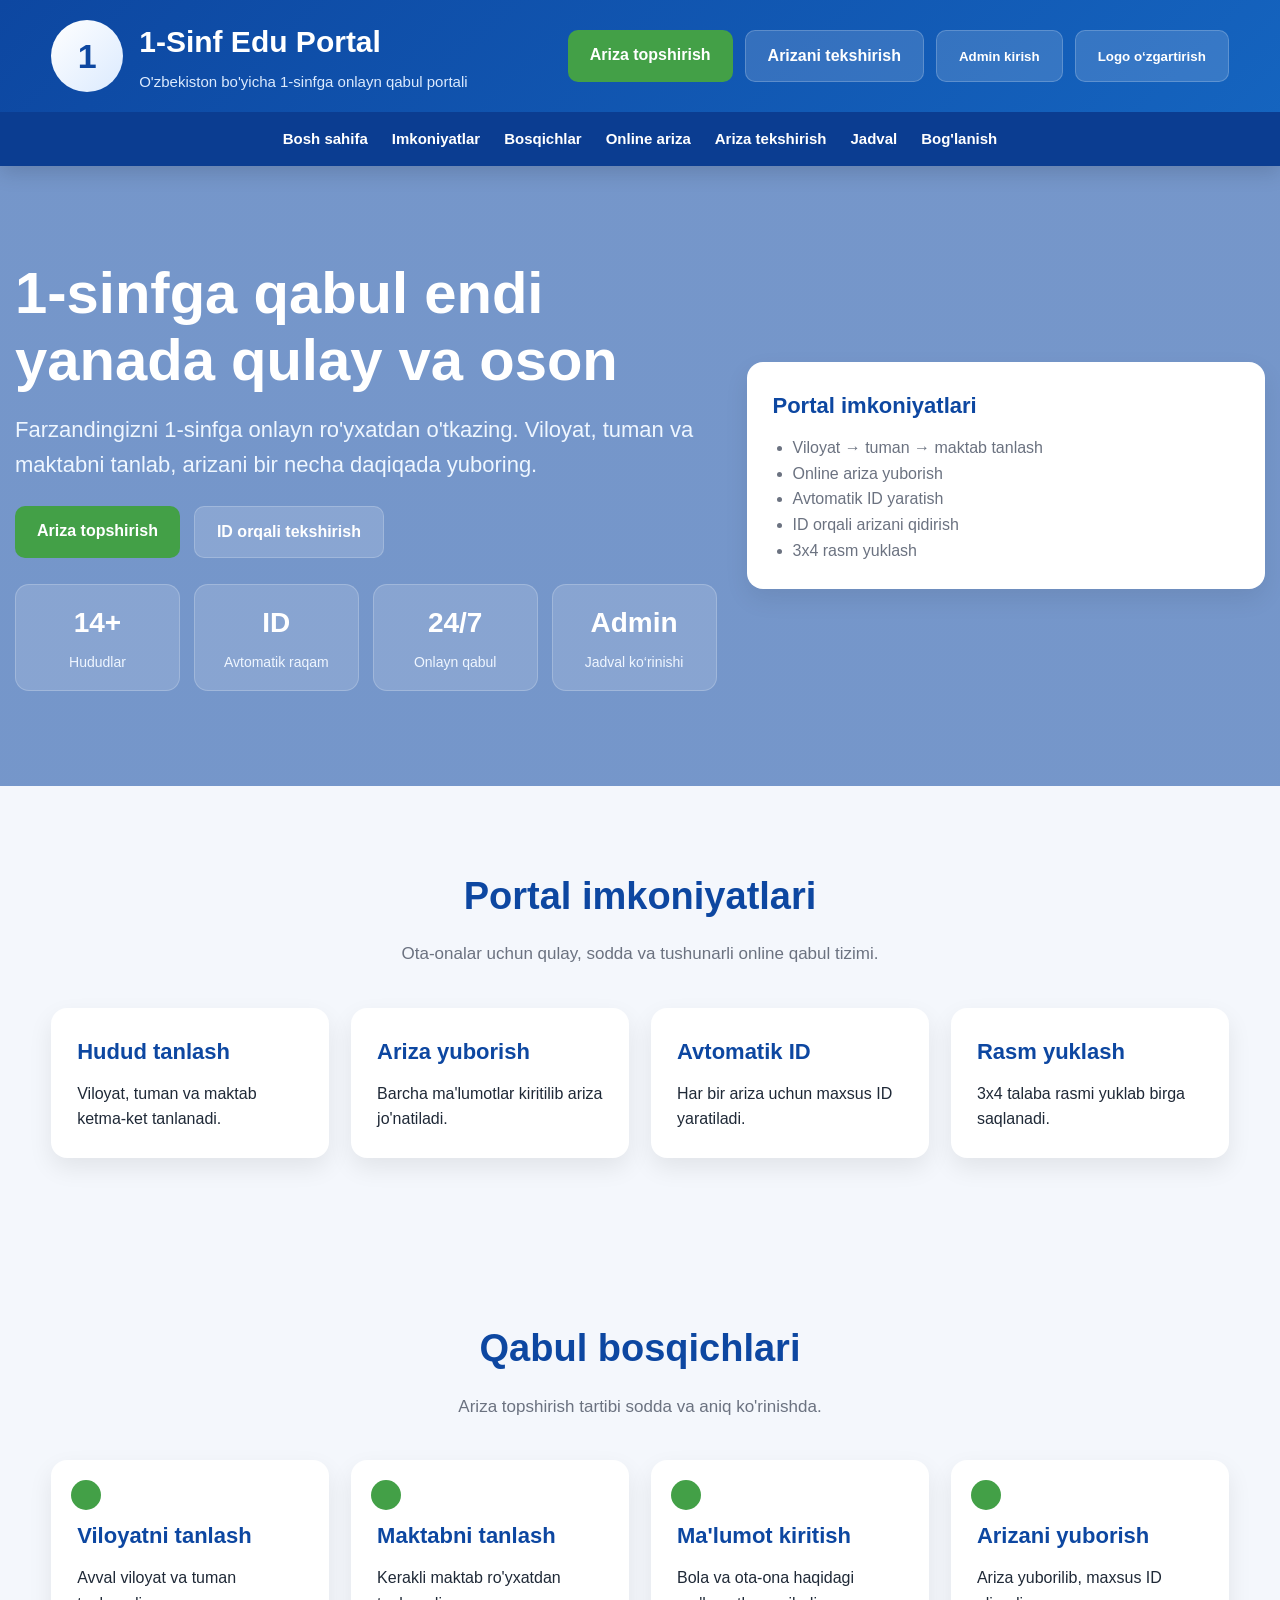
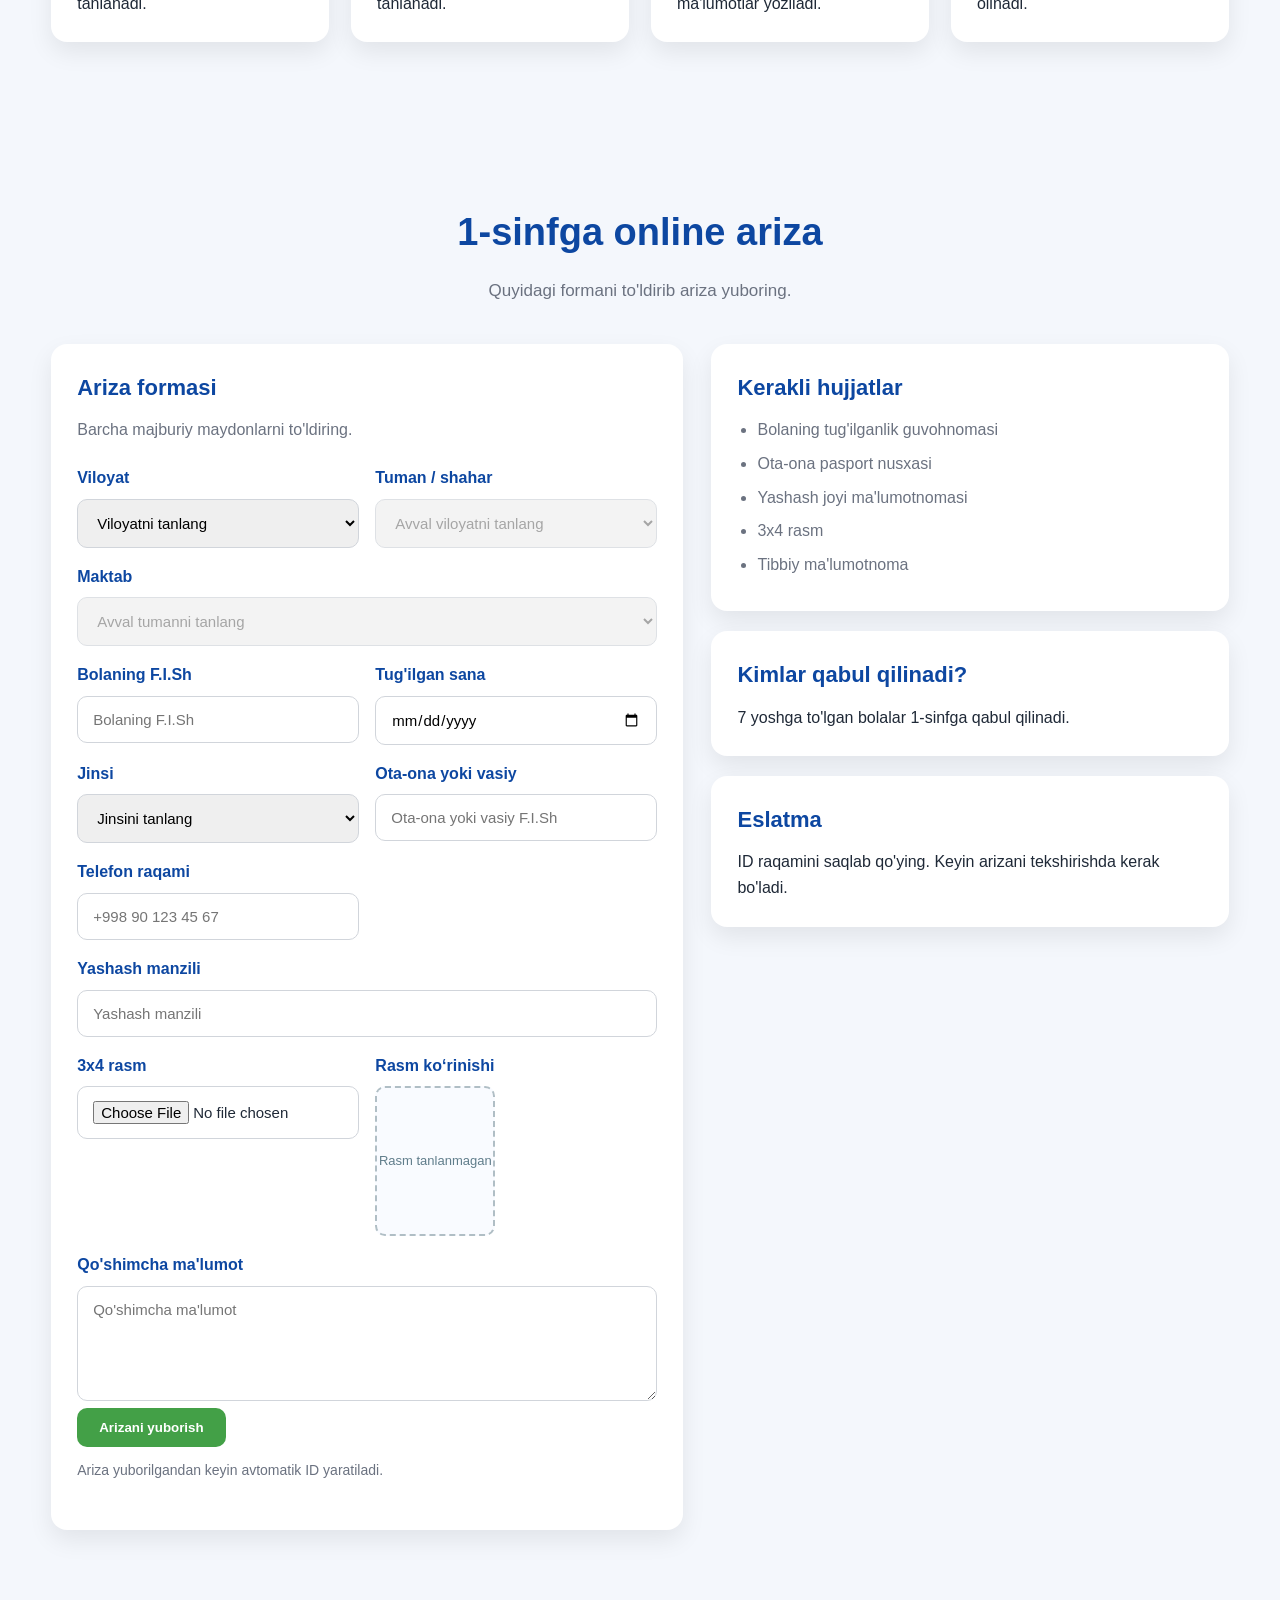
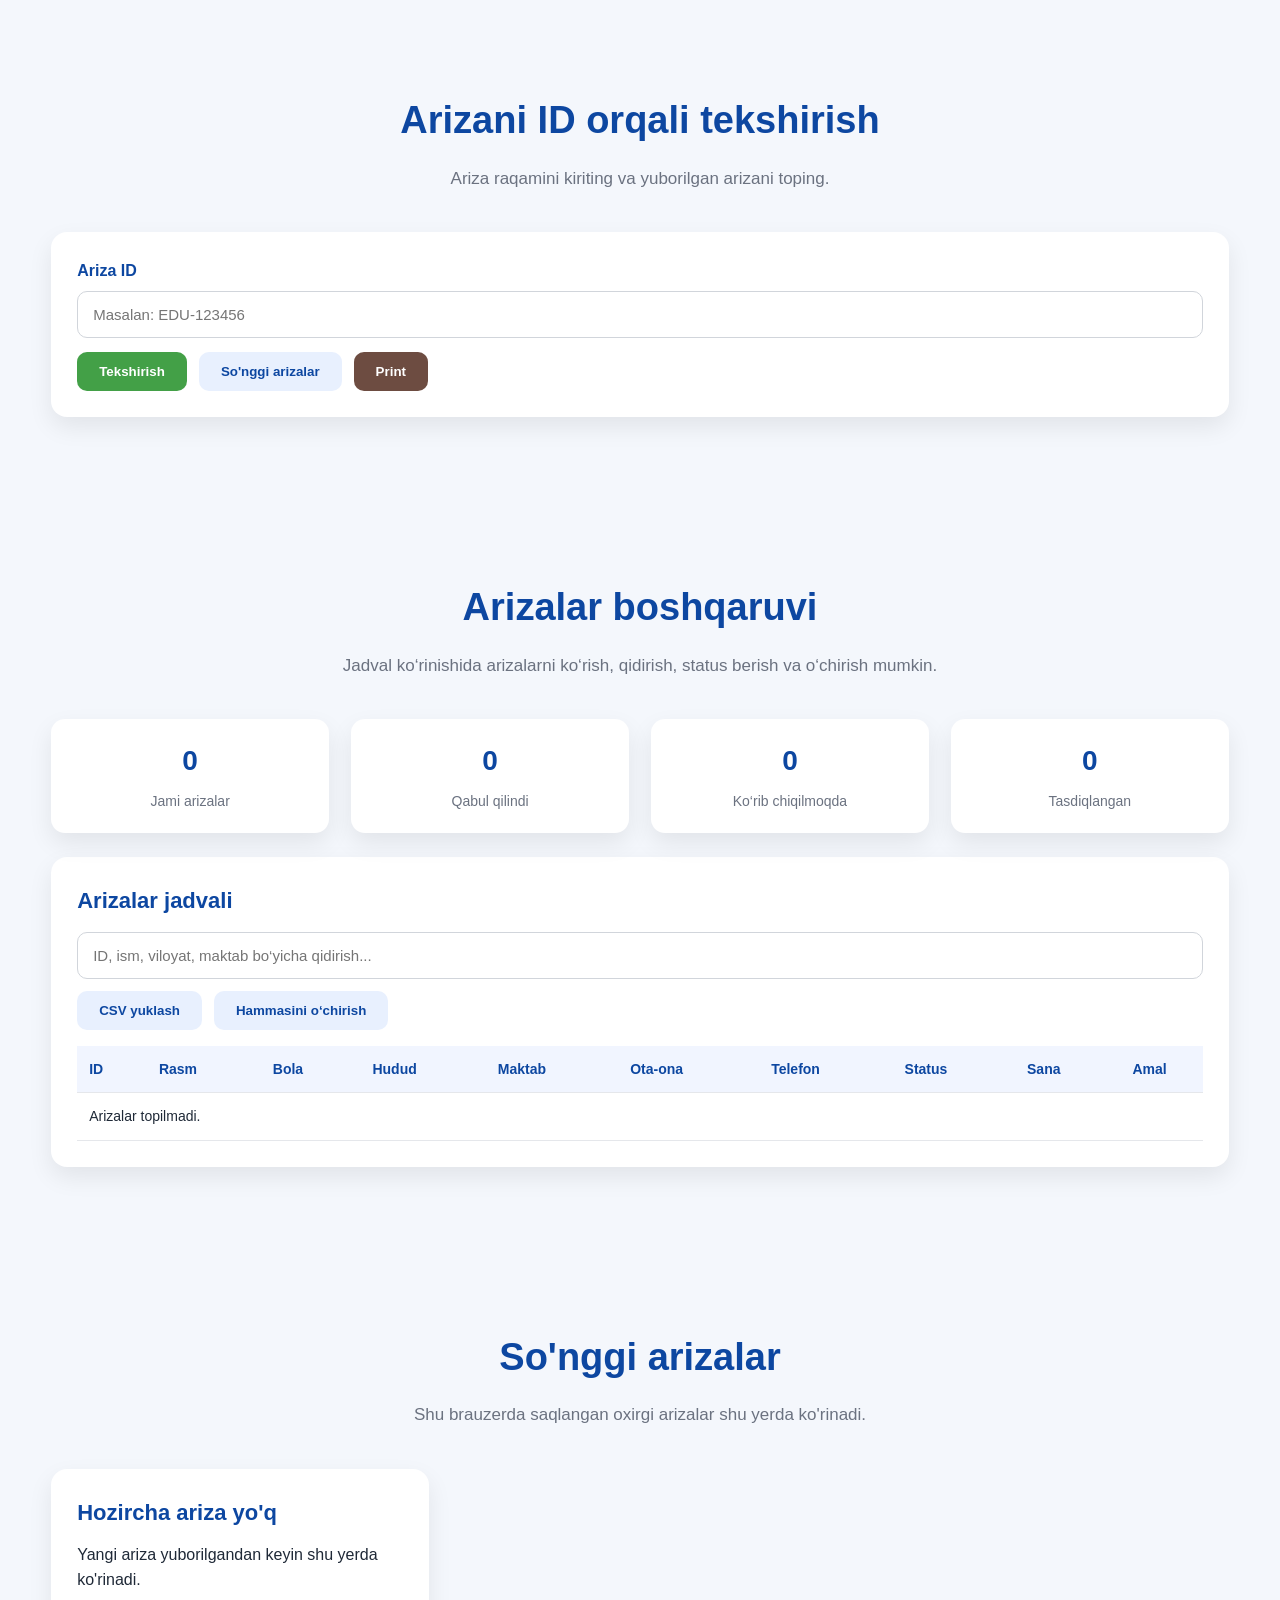
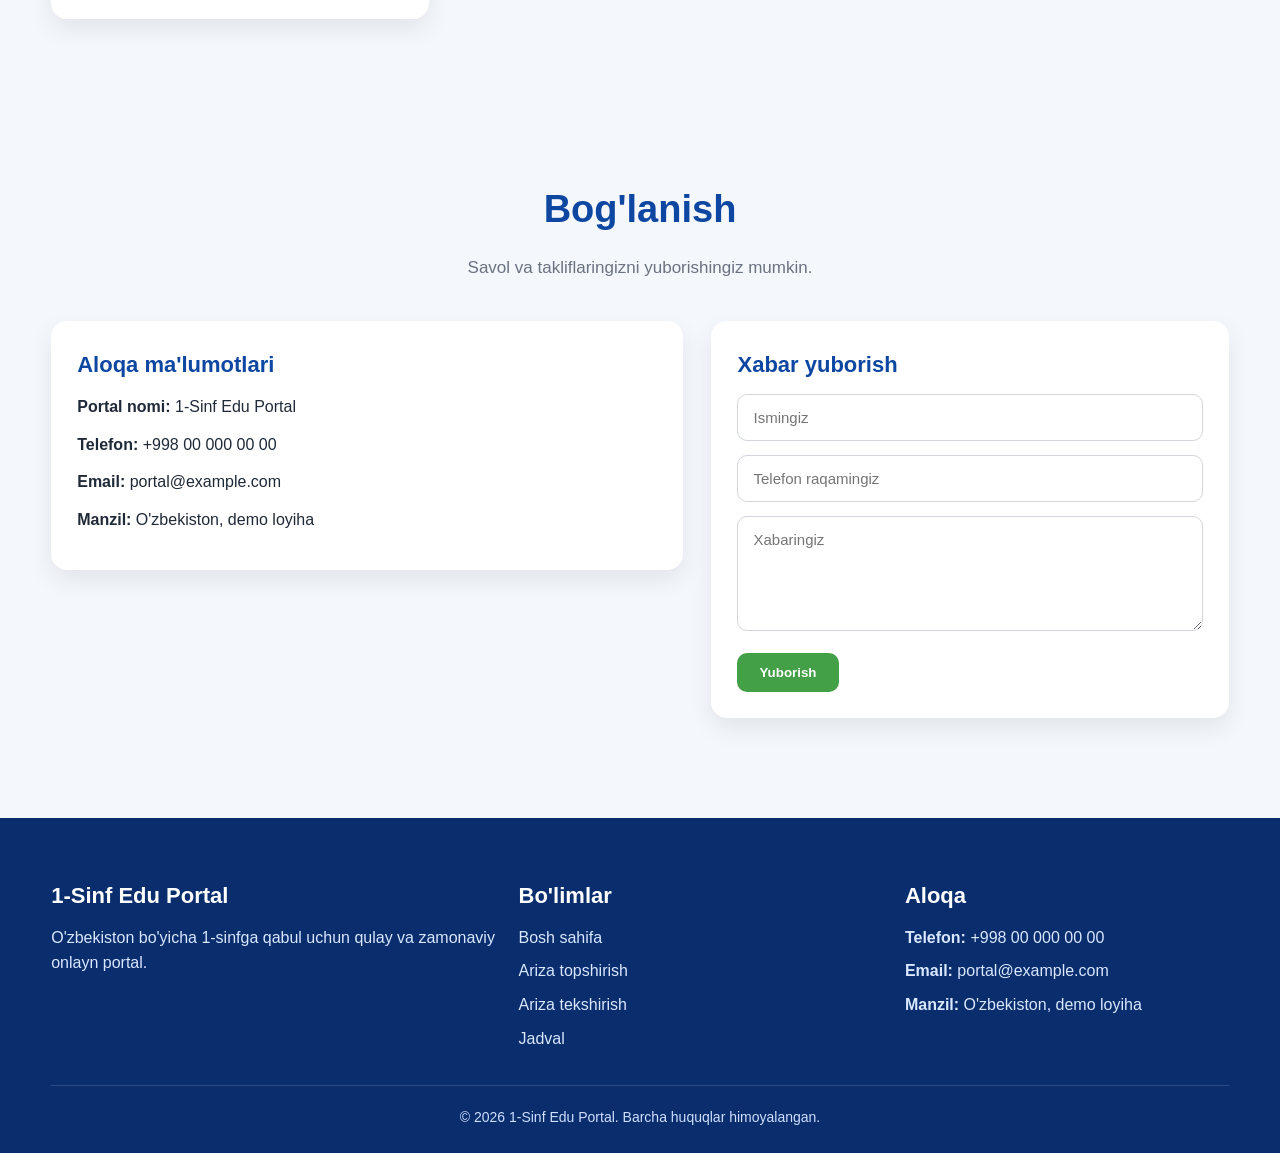
==== commit 3148e0ac: "Update index.html" ====
--- a/index.html
+++ b/index.html
@@ -23,12 +23,6 @@
       --white: #ffffff;
       --shadow: 0 10px 25px rgba(0, 0, 0, 0.08);
       --radius: 16px;
-      --danger-bg: #ffebee;
-      --danger-text: #b71c1c;
-      --success-bg: #e8f5e9;
-      --success-text: #1b5e20;
-      --warning-bg: #fff8e1;
-      --warning-text: #8d6e00;
     }
 
     html {
@@ -83,6 +77,13 @@
       font-size: 34px;
       font-weight: bold;
       flex-shrink: 0;
+      overflow: hidden;
+    }
+
+    #logoBox img {
+      width: 100%;
+      height: 100%;
+      object-fit: cover;
     }
 
     .brand h1 {
@@ -451,7 +452,7 @@
     table {
       width: 100%;
       border-collapse: collapse;
-      min-width: 1000px;
+      min-width: 1150px;
     }
 
     th, td {
@@ -516,6 +517,32 @@
       color: white;
     }
 
+    .photo-preview {
+      width: 120px;
+      height: 150px;
+      border: 2px dashed #b0bec5;
+      border-radius: 10px;
+      display: flex;
+      align-items: center;
+      justify-content: center;
+      overflow: hidden;
+      background: #f9fbff;
+      color: #607d8b;
+      font-size: 13px;
+    }
+
+    .photo-preview img {
+      width: 100%;
+      height: 100%;
+      object-fit: cover;
+    }
+
+    #adminPanel {
+      display: none;
+      background: #eef4ff;
+      padding: 40px 0;
+    }
+
     footer {
       background: #0a2d6d;
       color: #eaf2ff;
@@ -602,7 +629,7 @@
 
     @media print {
       header, nav, .hero, #imkoniyatlar, #bosqichlar, #boglanish, footer,
-      .lookup-actions, .table-actions, .btn, .small-btn {
+      .lookup-actions, .table-actions, .btn, .small-btn, #adminPanel {
         display: none !important;
       }
 
@@ -621,7 +648,7 @@
   <header>
     <div class="container topbar">
       <div class="brand-wrap">
-        <div class="logo-circle">1</div>
+        <div class="logo-circle" id="logoBox">1</div>
         <div class="brand">
           <h1>1-Sinf Edu Portal</h1>
           <p>O'zbekiston bo'yicha 1-sinfga onlayn qabul portali</p>
@@ -631,6 +658,8 @@
       <div class="top-actions">
         <a href="#ariza" class="btn btn-primary">Ariza topshirish</a>
         <a href="#tekshirish" class="btn btn-light">Arizani tekshirish</a>
+        <button class="btn btn-light" type="button" id="adminLoginBtn">Admin kirish</button>
+        <button class="btn btn-light" type="button" id="logoBtn">Logo o‘zgartirish</button>
       </div>
     </div>
 
@@ -685,7 +714,7 @@
           <li>Online ariza yuborish</li>
           <li>Avtomatik ID yaratish</li>
           <li>ID orqali arizani qidirish</li>
-          <li>Status o‘zgartirish va o‘chirish</li>
+          <li>3x4 rasm yuklash</li>
         </ul>
       </div>
     </div>
@@ -710,8 +739,8 @@
           <p>Har bir ariza uchun maxsus ID yaratiladi.</p>
         </div>
         <div class="feature-card">
-          <h3>Jadval boshqaruvi</h3>
-          <p>Arizalarni jadvalda ko‘rish, qidirish va boshqarish mumkin.</p>
+          <h3>Rasm yuklash</h3>
+          <p>3x4 talaba rasmi yuklab birga saqlanadi.</p>
         </div>
       </div>
     </div>
@@ -808,6 +837,16 @@
               <div class="form-group full">
                 <label for="address">Yashash manzili</label>
                 <input type="text" id="address" placeholder="Yashash manzili" required />
+              </div>
+
+              <div class="form-group">
+                <label for="studentPhoto">3x4 rasm</label>
+                <input type="file" id="studentPhoto" accept="image/*" />
+              </div>
+
+              <div class="form-group">
+                <label>Rasm ko‘rinishi</label>
+                <div class="photo-preview" id="photoPreview">Rasm tanlanmagan</div>
               </div>
 
               <div class="form-group full">
@@ -898,6 +937,7 @@
 
         <div class="table-actions">
           <input type="text" id="searchInput" placeholder="ID, ism, viloyat, maktab bo‘yicha qidirish..." />
+          <button class="btn btn-secondary" type="button" id="exportCsvBtn">CSV yuklash</button>
           <button class="btn btn-secondary" type="button" id="clearAllBtn">Hammasini o‘chirish</button>
         </div>
 
@@ -906,6 +946,7 @@
             <thead>
               <tr>
                 <th>ID</th>
+                <th>Rasm</th>
                 <th>Bola</th>
                 <th>Hudud</th>
                 <th>Maktab</th>
@@ -955,6 +996,38 @@
       </div>
     </div>
   </section>
+
+  <div id="adminPanel">
+    <div class="container">
+      <div class="table-card">
+        <h3>Admin panel</h3>
+        <p style="margin-bottom:16px; color:#6b7280;">
+          Bu demo admin panel. Parol brauzer ichida tekshiriladi.
+        </p>
+
+        <div class="stats-panel">
+          <div class="mini-stat">
+            <h4 id="adminTotal">0</h4>
+            <p>Jami ariza</p>
+          </div>
+          <div class="mini-stat">
+            <h4 id="adminApproved">0</h4>
+            <p>Tasdiqlangan</p>
+          </div>
+          <div class="mini-stat">
+            <h4 id="adminReview">0</h4>
+            <p>Ko‘rib chiqilmoqda</p>
+          </div>
+          <div class="mini-stat">
+            <h4 id="adminRejected">0</h4>
+            <p>Bekor qilingan</p>
+          </div>
+        </div>
+      </div>
+    </div>
+  </div>
+
+  <input type="file" id="logoInput" accept="image/*" style="display:none;">
 
   <footer>
     <div class="container footer-grid">
@@ -1059,6 +1132,8 @@
     };
 
     const STORAGE_KEY = "edu_portal_applications";
+    const ADMIN_PASSWORD = "12345";
+    const LOGO_KEY = "edu_portal_logo";
 
     const regionSelect = document.getElementById("region");
     const districtSelect = document.getElementById("district");
@@ -1074,11 +1149,27 @@
     const tableBody = document.getElementById("applicationsTableBody");
     const searchInput = document.getElementById("searchInput");
     const clearAllBtn = document.getElementById("clearAllBtn");
+    const exportCsvBtn = document.getElementById("exportCsvBtn");
 
     const totalCount = document.getElementById("totalCount");
     const newCount = document.getElementById("newCount");
     const reviewCount = document.getElementById("reviewCount");
     const approvedCount = document.getElementById("approvedCount");
+
+    const adminLoginBtn = document.getElementById("adminLoginBtn");
+    const adminPanel = document.getElementById("adminPanel");
+    const adminTotal = document.getElementById("adminTotal");
+    const adminApproved = document.getElementById("adminApproved");
+    const adminReview = document.getElementById("adminReview");
+    const adminRejected = document.getElementById("adminRejected");
+
+    const logoBtn = document.getElementById("logoBtn");
+    const logoInput = document.getElementById("logoInput");
+    const logoBox = document.getElementById("logoBox");
+
+    const studentPhoto = document.getElementById("studentPhoto");
+    const photoPreview = document.getElementById("photoPreview");
+    let studentPhotoData = "";
 
     function populateRegions() {
       regionSelect.innerHTML = '<option value="">Viloyatni tanlang</option>';
@@ -1139,6 +1230,23 @@
       });
     });
 
+    studentPhoto.addEventListener("change", function (e) {
+      const file = e.target.files[0];
+
+      if (!file) {
+        studentPhotoData = "";
+        photoPreview.innerHTML = "Rasm tanlanmagan";
+        return;
+      }
+
+      const reader = new FileReader();
+      reader.onload = function () {
+        studentPhotoData = reader.result;
+        photoPreview.innerHTML = `<img src="${studentPhotoData}" alt="Talaba rasmi">`;
+      };
+      reader.readAsDataURL(file);
+    });
+
     function getApplications() {
       return JSON.parse(localStorage.getItem(STORAGE_KEY) || "[]");
     }
@@ -1163,6 +1271,14 @@
       newCount.textContent = applications.filter(a => a.status === "Qabul qilindi").length;
       reviewCount.textContent = applications.filter(a => a.status === "Ko'rib chiqilmoqda").length;
       approvedCount.textContent = applications.filter(a => a.status === "Tasdiqlandi").length;
+    }
+
+    function renderAdminStats() {
+      const applications = getApplications();
+      adminTotal.textContent = applications.length;
+      adminApproved.textContent = applications.filter(a => a.status === "Tasdiqlandi").length;
+      adminReview.textContent = applications.filter(a => a.status === "Ko'rib chiqilmoqda").length;
+      adminRejected.textContent = applications.filter(a => a.status === "Bekor qilindi").length;
     }
 
     function renderHistory() {
@@ -1214,10 +1330,11 @@
       if (!filtered.length) {
         tableBody.innerHTML = `
           <tr>
-            <td colspan="9">Arizalar topilmadi.</td>
+            <td colspan="10">Arizalar topilmadi.</td>
           </tr>
         `;
         updateCounters(applications);
+        renderAdminStats();
         return;
       }
 
@@ -1225,6 +1342,7 @@
         const row = document.createElement("tr");
         row.innerHTML = `
           <td>${item.applicationId}</td>
+          <td>${item.photo ? `<img src="${item.photo}" alt="Rasm" style="width:45px;height:60px;object-fit:cover;border-radius:6px;">` : "—"}</td>
           <td>${item.childName}</td>
           <td>${item.region}<br>${item.district}</td>
           <td>${item.school}</td>
@@ -1249,6 +1367,7 @@
       });
 
       updateCounters(applications);
+      renderAdminStats();
     }
 
     function changeStatus(id, newStatus) {
@@ -1270,6 +1389,57 @@
       saveApplications(applications);
       renderHistory();
       renderTable(searchInput.value);
+    }
+
+    function exportToCSV() {
+      const applications = getApplications();
+
+      if (!applications.length) {
+        alert("Export qilish uchun arizalar yo'q.");
+        return;
+      }
+
+      const headers = [
+        "ID", "Bola", "Viloyat", "Tuman", "Maktab",
+        "Tugilgan sana", "Jinsi", "Ota-ona", "Telefon",
+        "Manzil", "Status", "Sana"
+      ];
+
+      const rows = applications.map(item => [
+        item.applicationId,
+        item.childName,
+        item.region,
+        item.district,
+        item.school,
+        item.birthDate,
+        item.gender,
+        item.parentName,
+        item.phone,
+        item.address,
+        item.status,
+        item.createdAt
+      ]);
+
+      const csvContent = [headers, ...rows]
+        .map(row => row.map(value => `"${String(value).replace(/"/g, '""')}"`).join(","))
+        .join("\n");
+
+      const blob = new Blob([csvContent], { type: "text/csv;charset=utf-8;" });
+      const url = URL.createObjectURL(blob);
+
+      const link = document.createElement("a");
+      link.href = url;
+      link.download = "arizalar.csv";
+      link.click();
+
+      URL.revokeObjectURL(url);
+    }
+
+    function loadLogo() {
+      const savedLogo = localStorage.getItem(LOGO_KEY);
+      if (savedLogo) {
+        logoBox.innerHTML = `<img src="${savedLogo}" alt="Portal logosi">`;
+      }
     }
 
     admissionForm.addEventListener("submit", function (e) {
@@ -1288,7 +1458,8 @@
         address: document.getElementById("address").value.trim(),
         message: document.getElementById("message").value.trim(),
         createdAt: new Date().toLocaleString("uz-UZ"),
-        status: "Qabul qilindi"
+        status: "Qabul qilindi",
+        photo: studentPhotoData
       };
 
       if (
@@ -1339,9 +1510,12 @@
         Manzil: ${application.address}<br>
         Status: ${application.status}<br>
         Qo'shimcha ma'lumot: ${application.message || "Kiritilmagan"}
+        ${application.photo ? `<br><br><img src="${application.photo}" alt="Talaba rasmi" style="width:120px;height:150px;object-fit:cover;border-radius:8px;border:1px solid #ccc;">` : ""}
       `;
 
       admissionForm.reset();
+      studentPhotoData = "";
+      photoPreview.innerHTML = "Rasm tanlanmagan";
       districtSelect.disabled = true;
       schoolSelect.disabled = true;
       resetSelect(districtSelect, "Avval viloyatni tanlang");
@@ -1387,6 +1561,7 @@
         Manzil: ${found.address}<br>
         Holat: ${found.status}<br>
         Sana: ${found.createdAt}
+        ${found.photo ? `<br><br><img src="${found.photo}" alt="Talaba rasmi" style="width:120px;height:150px;object-fit:cover;border-radius:8px;border:1px solid #ccc;">` : ""}
       `;
     });
 
@@ -1412,9 +1587,40 @@
       resultBox.style.display = "none";
     });
 
+    exportCsvBtn.addEventListener("click", exportToCSV);
+
+    adminLoginBtn.addEventListener("click", function () {
+      const password = prompt("Admin parolni kiriting:");
+      if (password === ADMIN_PASSWORD) {
+        adminPanel.style.display = "block";
+        renderAdminStats();
+        adminPanel.scrollIntoView({ behavior: "smooth" });
+      } else if (password !== null) {
+        alert("Parol noto‘g‘ri.");
+      }
+    });
+
+    logoBtn.addEventListener("click", function () {
+      logoInput.click();
+    });
+
+    logoInput.addEventListener("change", function (e) {
+      const file = e.target.files[0];
+      if (!file) return;
+
+      const reader = new FileReader();
+      reader.onload = function () {
+        localStorage.setItem(LOGO_KEY, reader.result);
+        loadLogo();
+      };
+      reader.readAsDataURL(file);
+    });
+
     populateRegions();
     renderHistory();
     renderTable();
+    renderAdminStats();
+    loadLogo();
   </script>
 </body>
 </html>
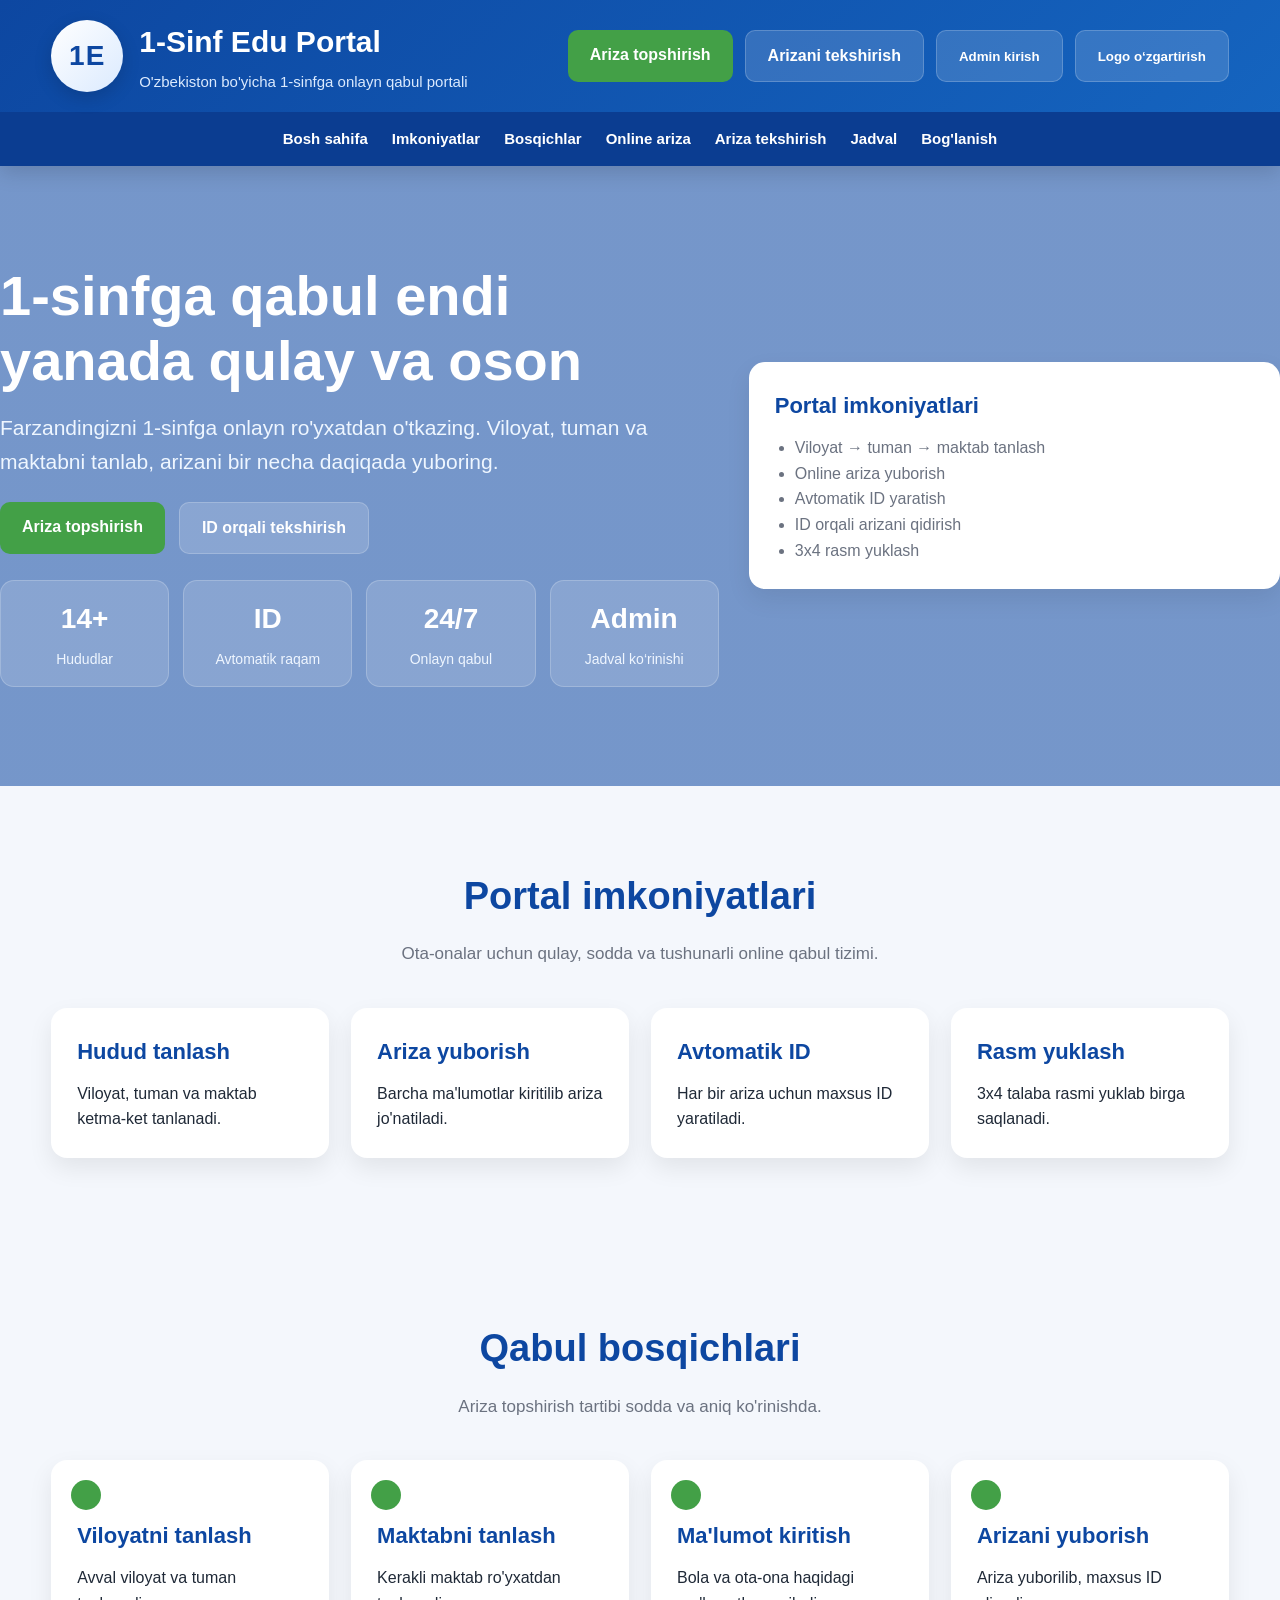
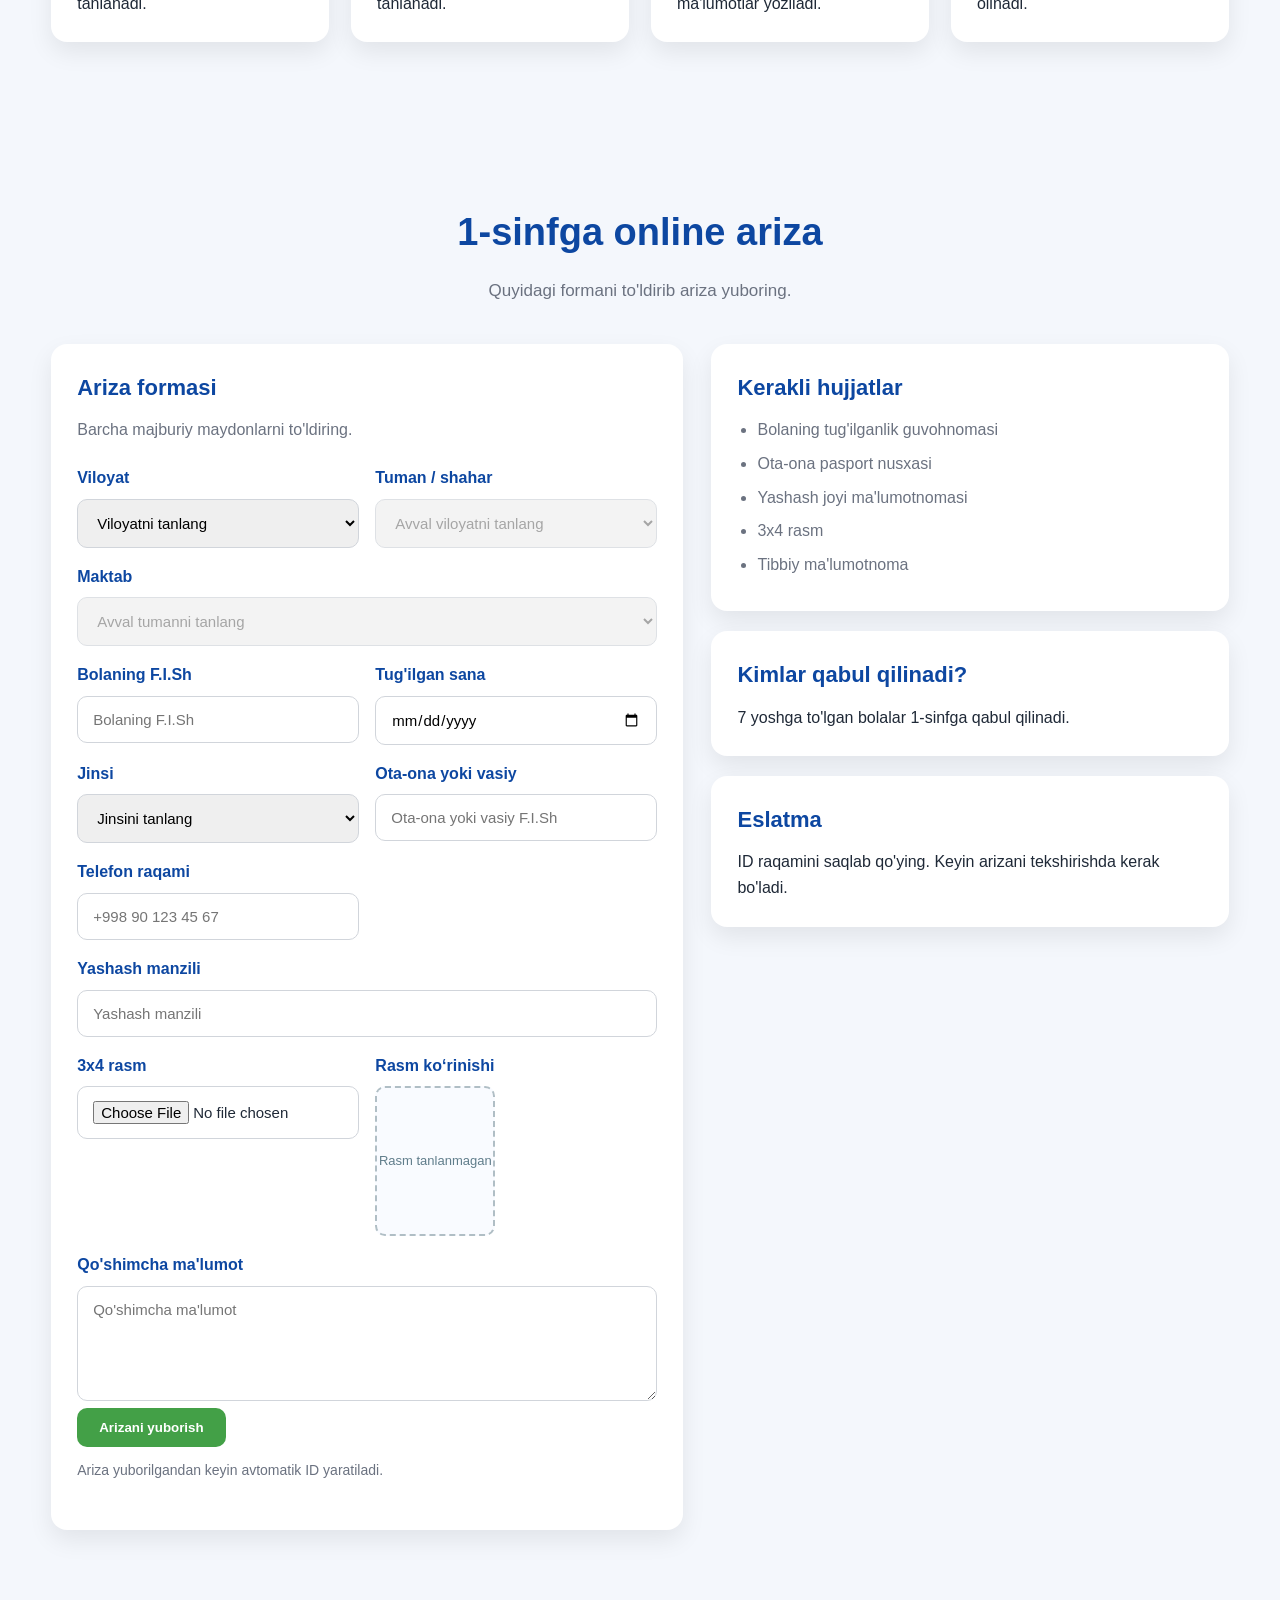
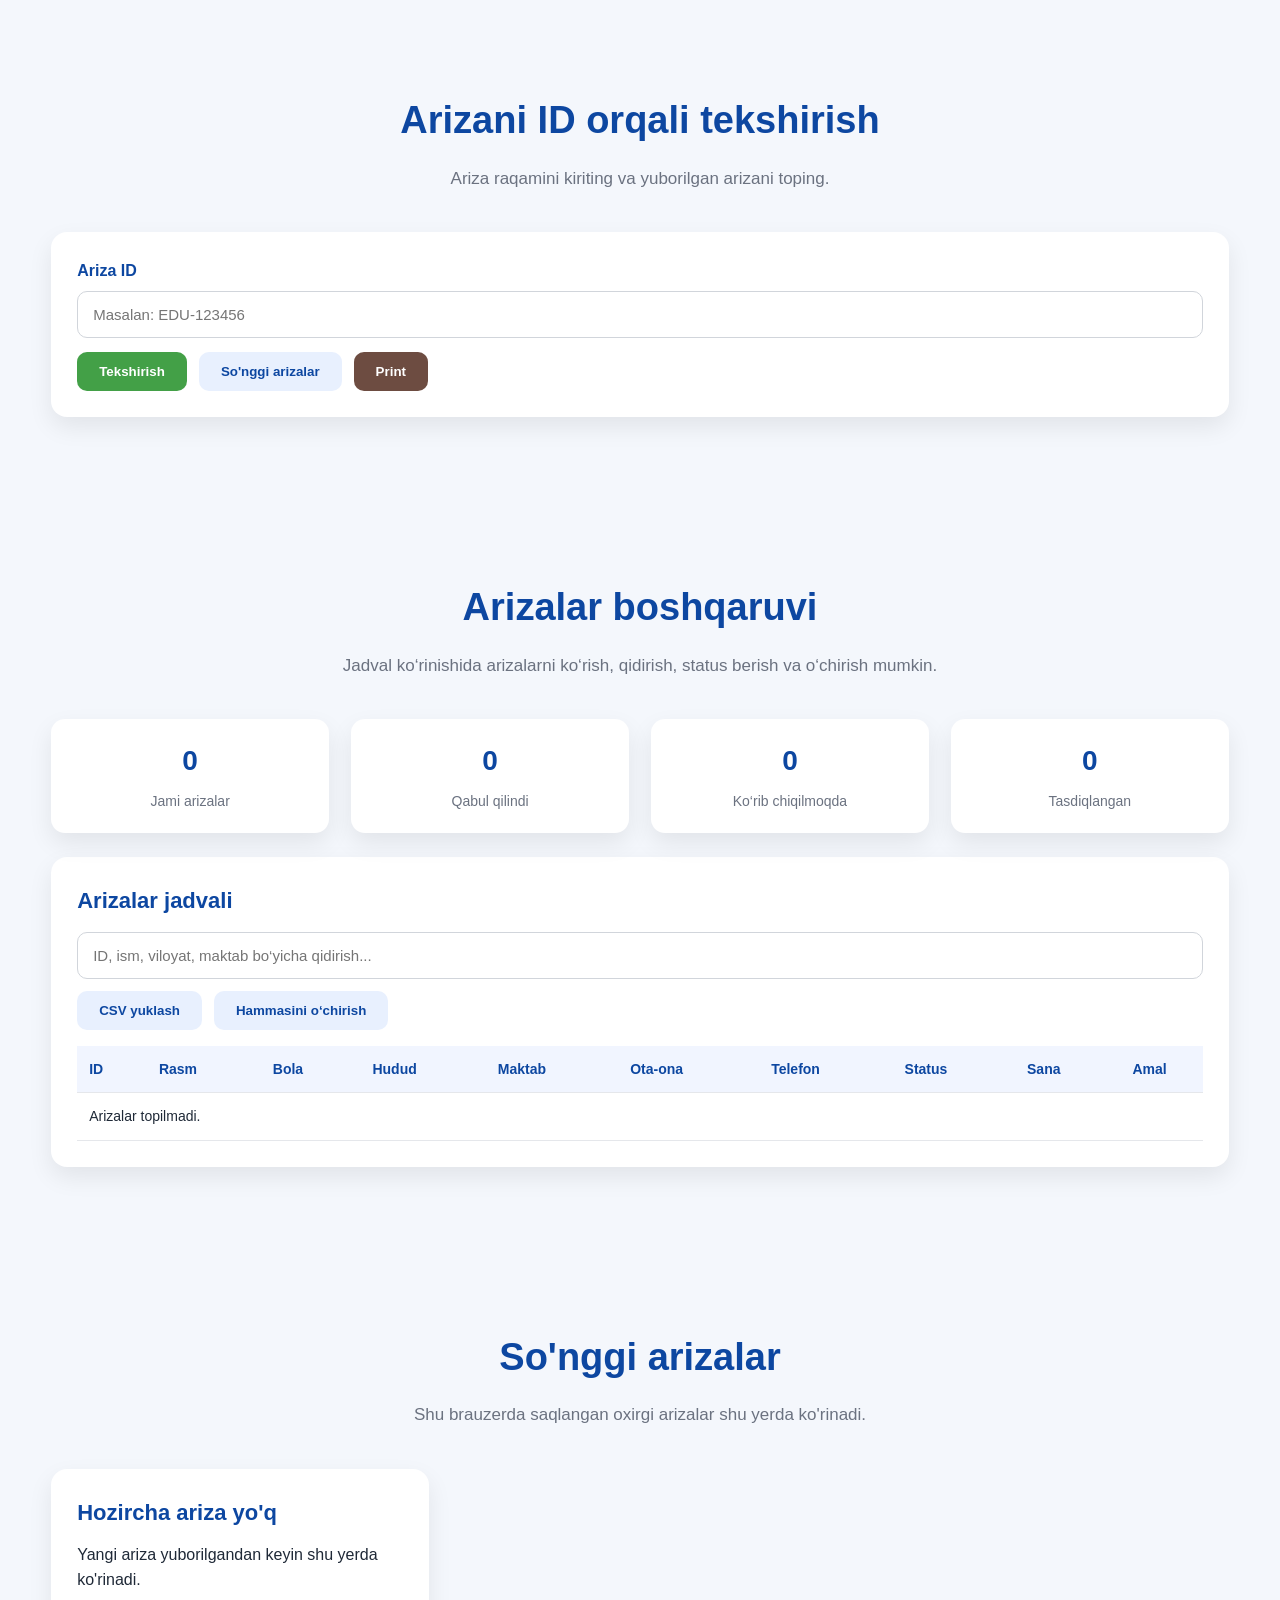
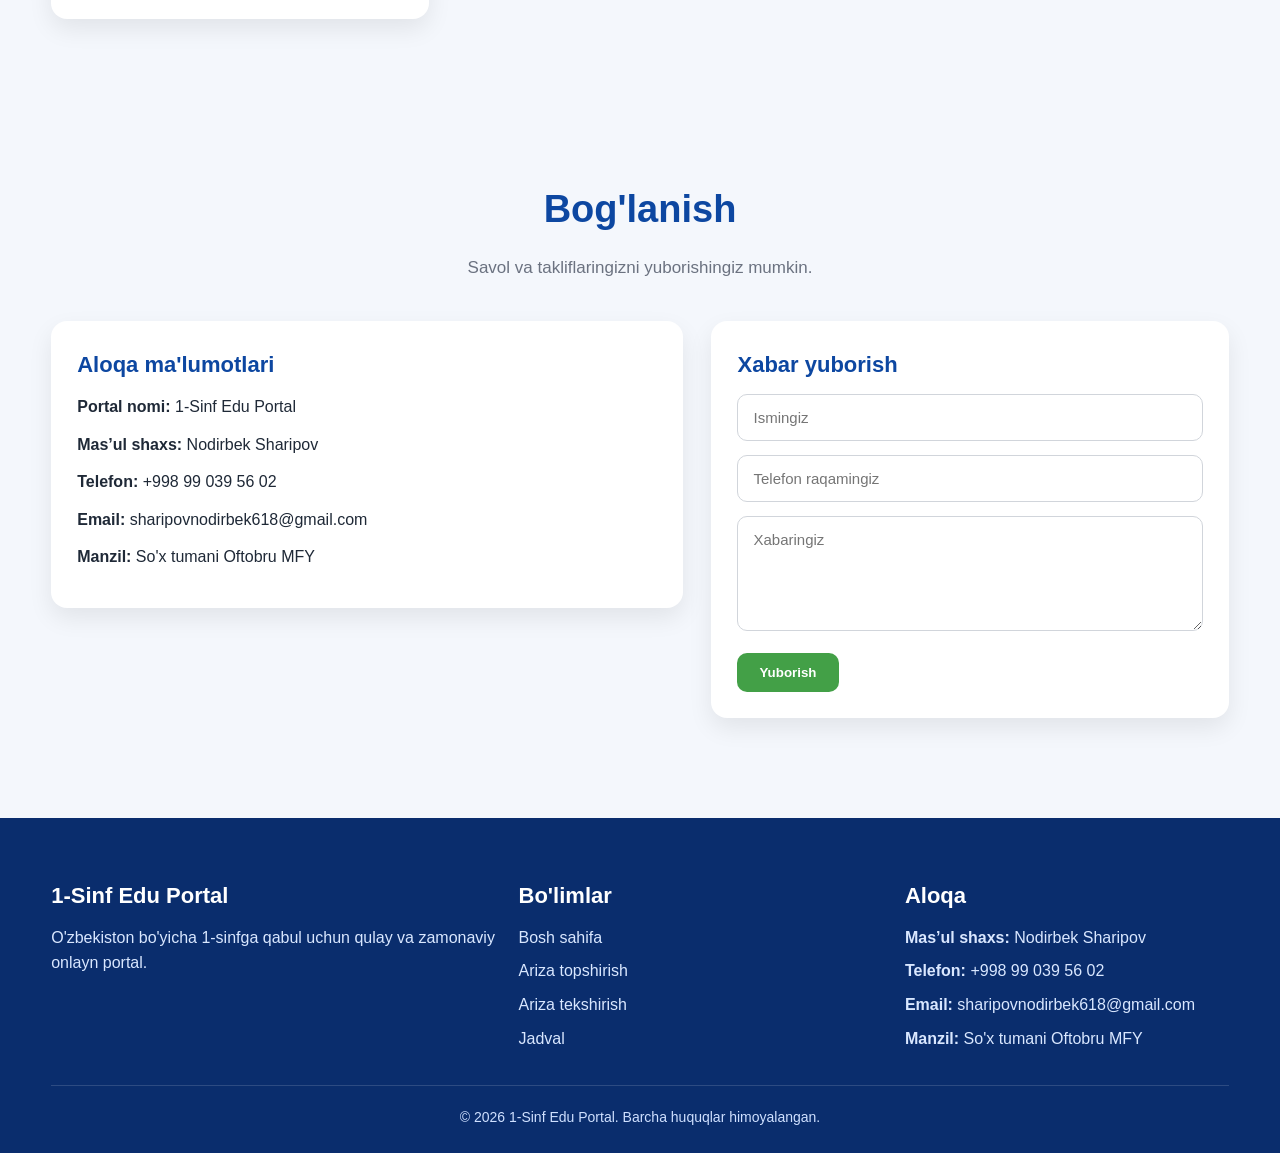
==== commit df887110: "Update index.html" ====
--- a/index.html
+++ b/index.html
@@ -37,7 +37,7 @@
 
     .container {
       width: 92%;
-      max-width: 1250px;
+      max-width: 1280px;
       margin: 0 auto;
     }
 
@@ -74,10 +74,12 @@
       display: flex;
       align-items: center;
       justify-content: center;
-      font-size: 34px;
+      font-size: 28px;
       font-weight: bold;
+      letter-spacing: 1px;
       flex-shrink: 0;
       overflow: hidden;
+      box-shadow: 0 6px 18px rgba(0, 0, 0, 0.15);
     }
 
     #logoBox img {
@@ -134,11 +136,6 @@
       color: var(--primary);
     }
 
-    .btn-danger {
-      background: #ef5350;
-      color: white;
-    }
-
     .btn-print {
       background: #6d4c41;
       color: white;
@@ -162,6 +159,10 @@
       text-decoration: none;
       font-weight: 700;
       font-size: 15px;
+    }
+
+    nav a:hover {
+      color: #bfdbfe;
     }
 
     .hero {
@@ -186,13 +187,13 @@
     }
 
     .hero-content h2 {
-      font-size: 58px;
+      font-size: 56px;
       line-height: 1.15;
       margin-bottom: 18px;
     }
 
     .hero-content p {
-      font-size: 22px;
+      font-size: 21px;
       max-width: 680px;
       margin-bottom: 24px;
       color: #eef6ff;
@@ -648,7 +649,7 @@
   <header>
     <div class="container topbar">
       <div class="brand-wrap">
-        <div class="logo-circle" id="logoBox">1</div>
+        <div class="logo-circle" id="logoBox">1E</div>
         <div class="brand">
           <h1>1-Sinf Edu Portal</h1>
           <p>O'zbekiston bo'yicha 1-sinfga onlayn qabul portali</p>
@@ -981,9 +982,10 @@
         <div class="contact-card">
           <h3>Aloqa ma'lumotlari</h3>
           <p><strong>Portal nomi:</strong> 1-Sinf Edu Portal</p>
-          <p><strong>Telefon:</strong> +998 00 000 00 00</p>
-          <p><strong>Email:</strong> portal@example.com</p>
-          <p><strong>Manzil:</strong> O'zbekiston, demo loyiha</p>
+          <p><strong>Mas’ul shaxs:</strong> Nodirbek Sharipov</p>
+          <p><strong>Telefon:</strong> +998 99 039 56 02</p>
+          <p><strong>Email:</strong> sharipovnodirbek618@gmail.com</p>
+          <p><strong>Manzil:</strong> So'x tumani Oftobru MFY</p>
         </div>
 
         <div class="contact-card">
@@ -1046,9 +1048,10 @@
 
       <div>
         <h3>Aloqa</h3>
-        <p><strong>Telefon:</strong> +998 00 000 00 00</p>
-        <p><strong>Email:</strong> portal@example.com</p>
-        <p><strong>Manzil:</strong> O'zbekiston, demo loyiha</p>
+        <p><strong>Mas’ul shaxs:</strong> Nodirbek Sharipov</p>
+        <p><strong>Telefon:</strong> +998 99 039 56 02</p>
+        <p><strong>Email:</strong> sharipovnodirbek618@gmail.com</p>
+        <p><strong>Manzil:</strong> So'x tumani Oftobru MFY</p>
       </div>
     </div>
 
@@ -1062,72 +1065,100 @@
       "Qoraqalpog'iston Respublikasi": {
         "Nukus shahri": ["1-sonli maktab", "2-sonli maktab"],
         "Amudaryo tumani": ["5-sonli maktab"],
-        "Beruniy tumani": ["12-sonli maktab"]
+        "Beruniy tumani": ["12-sonli maktab"],
+        "Chimboy tumani": ["8-sonli maktab"],
+        "To'rtko'l tumani": ["9-sonli maktab"]
       },
       "Andijon viloyati": {
-        "Andijon shahri": ["1-sonli maktab", "15-sonli maktab"],
+        "Andijon shahri": ["1-sonli maktab", "15-sonli maktab", "24-sonli maktab"],
         "Asaka tumani": ["9-sonli maktab", "27-sonli maktab"],
-        "Baliqchi tumani": ["3-sonli maktab"]
+        "Baliqchi tumani": ["3-sonli maktab", "11-sonli maktab"],
+        "Shahrixon tumani": ["6-sonli maktab"],
+        "Xo'jaobod tumani": ["14-sonli maktab"]
       },
       "Buxoro viloyati": {
-        "Buxoro shahri": ["4-sonli maktab", "10-sonli maktab"],
-        "G'ijduvon tumani": ["7-sonli maktab"],
-        "Kogon tumani": ["11-sonli maktab"]
+        "Buxoro shahri": ["4-sonli maktab", "10-sonli maktab", "18-sonli maktab"],
+        "G'ijduvon tumani": ["7-sonli maktab", "21-sonli maktab"],
+        "Kogon tumani": ["11-sonli maktab"],
+        "Vobkent tumani": ["5-sonli maktab"],
+        "Romitan tumani": ["13-sonli maktab"]
       },
       "Jizzax viloyati": {
-        "Jizzax shahri": ["2-sonli maktab"],
+        "Jizzax shahri": ["2-sonli maktab", "16-sonli maktab"],
         "Zomin tumani": ["14-sonli maktab"],
-        "G'allaorol tumani": ["6-sonli maktab"]
+        "G'allaorol tumani": ["6-sonli maktab"],
+        "Paxtakor tumani": ["10-sonli maktab"],
+        "Do'stlik tumani": ["8-sonli maktab"]
       },
       "Qashqadaryo viloyati": {
-        "Qarshi shahri": ["1-sonli maktab", "8-sonli maktab"],
-        "Shahrisabz tumani": ["5-sonli maktab"],
-        "Koson tumani": ["9-sonli maktab"]
+        "Qarshi shahri": ["1-sonli maktab", "8-sonli maktab", "19-sonli maktab"],
+        "Shahrisabz tumani": ["5-sonli maktab", "17-sonli maktab"],
+        "Koson tumani": ["9-sonli maktab"],
+        "Kitob tumani": ["7-sonli maktab"],
+        "Yakkabog' tumani": ["12-sonli maktab"]
       },
       "Navoiy viloyati": {
-        "Navoiy shahri": ["3-sonli maktab"],
+        "Navoiy shahri": ["3-sonli maktab", "9-sonli maktab"],
         "Karmana tumani": ["12-sonli maktab"],
-        "Xatirchi tumani": ["18-sonli maktab"]
+        "Xatirchi tumani": ["18-sonli maktab"],
+        "Qiziltepa tumani": ["7-sonli maktab"],
+        "Nurota tumani": ["10-sonli maktab"]
       },
       "Namangan viloyati": {
-        "Namangan shahri": ["6-sonli maktab", "21-sonli maktab"],
+        "Namangan shahri": ["6-sonli maktab", "21-sonli maktab", "28-sonli maktab"],
         "Chust tumani": ["13-sonli maktab"],
-        "Pop tumani": ["4-sonli maktab"]
+        "Pop tumani": ["4-sonli maktab"],
+        "To'raqo'rg'on tumani": ["9-sonli maktab"],
+        "Uychi tumani": ["15-sonli maktab"]
       },
       "Samarqand viloyati": {
-        "Samarqand shahri": ["12-sonli maktab", "33-sonli maktab"],
+        "Samarqand shahri": ["12-sonli maktab", "33-sonli maktab", "41-sonli maktab"],
         "Urgut tumani": ["7-sonli maktab", "14-sonli maktab"],
-        "Pastdarg'om tumani": ["9-sonli maktab"]
+        "Pastdarg'om tumani": ["9-sonli maktab"],
+        "Kattaqo'rg'on shahri": ["5-sonli maktab"],
+        "Bulung'ur tumani": ["11-sonli maktab"]
       },
       "Surxondaryo viloyati": {
-        "Termiz shahri": ["2-sonli maktab"],
-        "Denov tumani": ["11-sonli maktab"],
-        "Sherobod tumani": ["5-sonli maktab"]
+        "Termiz shahri": ["2-sonli maktab", "17-sonli maktab"],
+        "Denov tumani": ["11-sonli maktab", "24-sonli maktab"],
+        "Sherobod tumani": ["5-sonli maktab"],
+        "Jarqo'rg'on tumani": ["8-sonli maktab"],
+        "Boysun tumani": ["6-sonli maktab"]
       },
       "Sirdaryo viloyati": {
-        "Guliston shahri": ["1-sonli maktab"],
+        "Guliston shahri": ["1-sonli maktab", "9-sonli maktab"],
         "Sirdaryo tumani": ["8-sonli maktab"],
-        "Yangiyer shahri": ["3-sonli maktab"]
+        "Yangiyer shahri": ["3-sonli maktab"],
+        "Shirin shahri": ["6-sonli maktab"],
+        "Xovos tumani": ["10-sonli maktab"]
       },
       "Toshkent viloyati": {
-        "Nurafshon shahri": ["4-sonli maktab"],
-        "Chirchiq shahri": ["7-sonli maktab"],
-        "Zangiota tumani": ["15-sonli maktab"]
+        "Nurafshon shahri": ["4-sonli maktab", "12-sonli maktab"],
+        "Chirchiq shahri": ["7-sonli maktab", "15-sonli maktab"],
+        "Zangiota tumani": ["15-sonli maktab", "28-sonli maktab"],
+        "Ohangaron shahri": ["5-sonli maktab"],
+        "Bekobod shahri": ["9-sonli maktab"]
       },
       "Farg'ona viloyati": {
-        "Farg'ona shahri": ["9-sonli maktab"],
-        "Qo'qon shahri": ["5-sonli maktab", "22-sonli maktab"],
-        "So'x tumani": ["30-sonli maktab", "17-sonli maktab"]
+        "Farg'ona shahri": ["9-sonli maktab", "18-sonli maktab"],
+        "Qo'qon shahri": ["5-sonli maktab", "22-sonli maktab", "31-sonli maktab"],
+        "So'x tumani": ["30-sonli maktab", "17-sonli maktab"],
+        "Marg'ilon shahri": ["8-sonli maktab"],
+        "Rishton tumani": ["14-sonli maktab"]
       },
       "Xorazm viloyati": {
-        "Urganch shahri": ["2-sonli maktab"],
+        "Urganch shahri": ["2-sonli maktab", "13-sonli maktab"],
         "Xiva tumani": ["6-sonli maktab"],
-        "Hazorasp tumani": ["10-sonli maktab"]
+        "Hazorasp tumani": ["10-sonli maktab"],
+        "Bog'ot tumani": ["5-sonli maktab"],
+        "Gurlan tumani": ["9-sonli maktab"]
       },
       "Toshkent shahri": {
         "Yunusobod tumani": ["45-sonli maktab", "58-sonli maktab", "81-sonli maktab"],
         "Chilonzor tumani": ["120-sonli maktab", "173-sonli maktab"],
-        "Olmazor tumani": ["34-sonli maktab"]
+        "Olmazor tumani": ["34-sonli maktab", "102-sonli maktab"],
+        "Mirzo Ulug'bek tumani": ["50-sonli maktab"],
+        "Sergeli tumani": ["300-sonli maktab"]
       }
     };
 
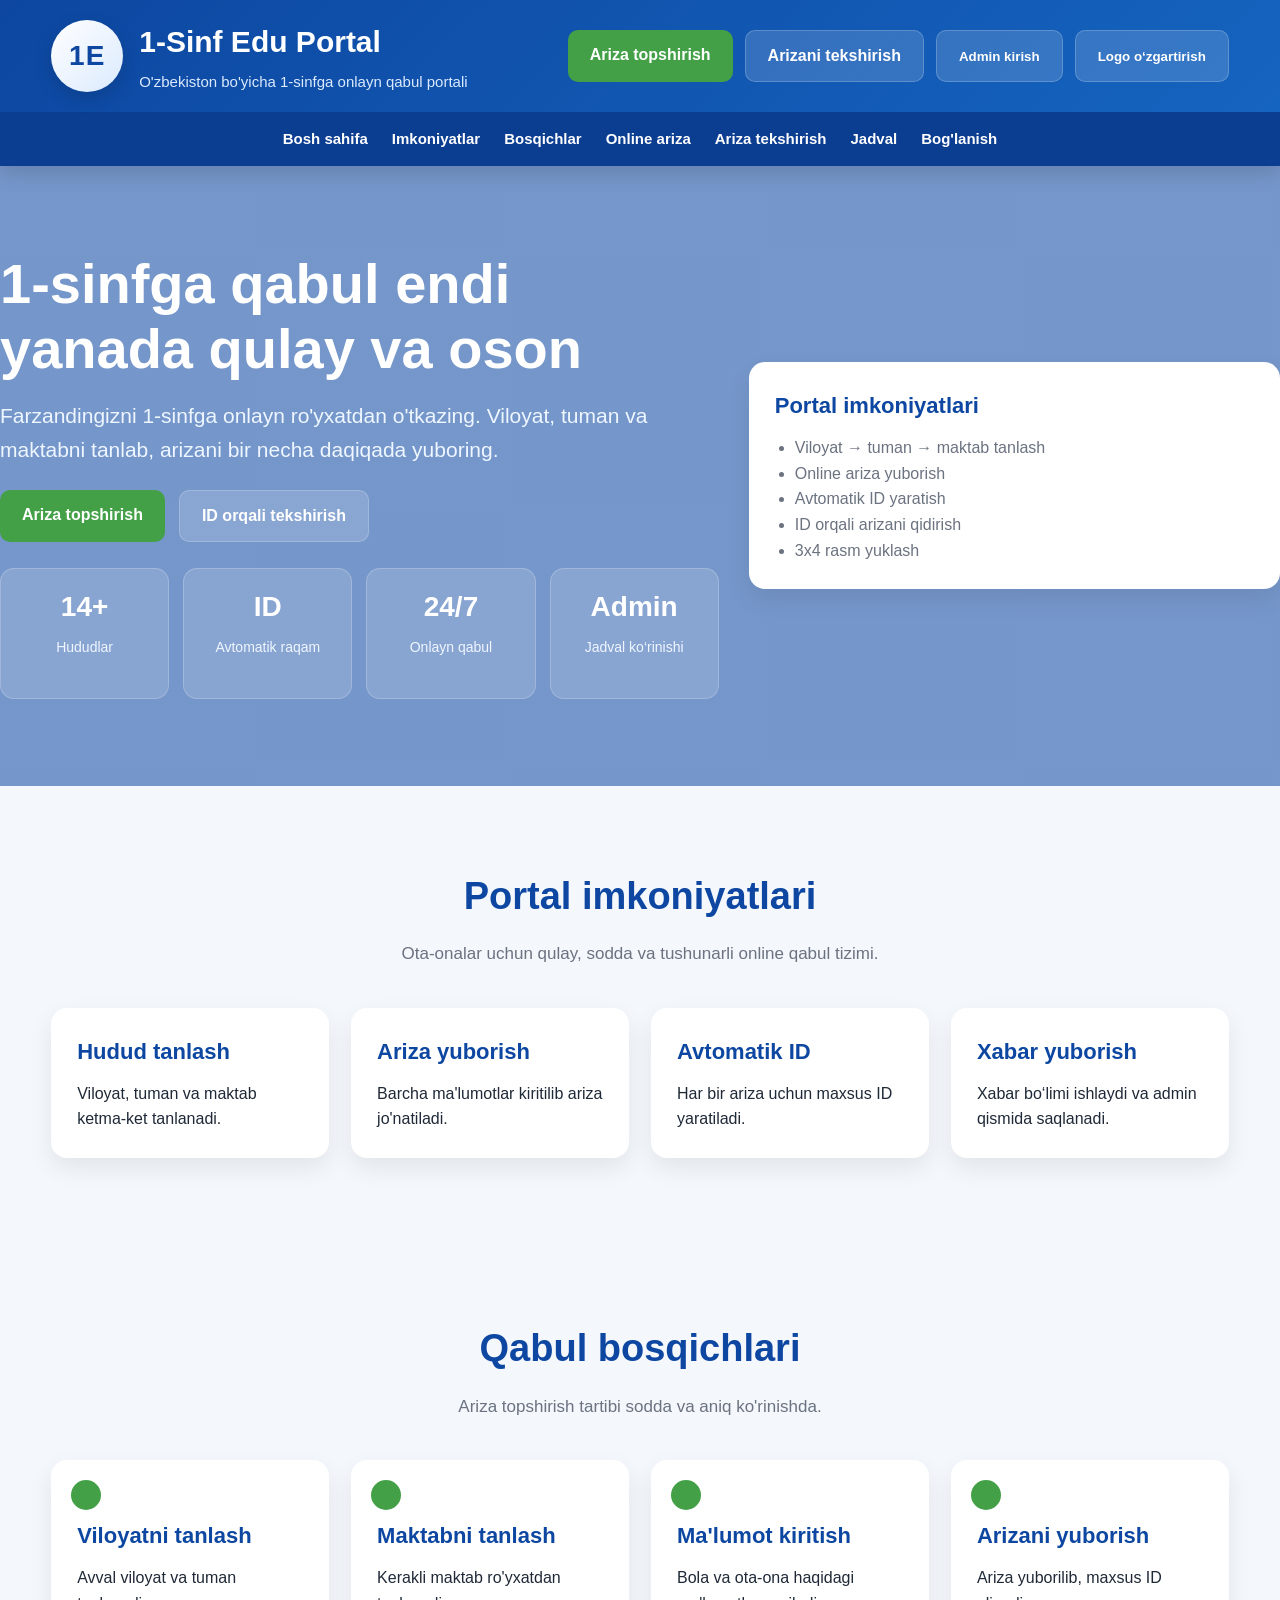
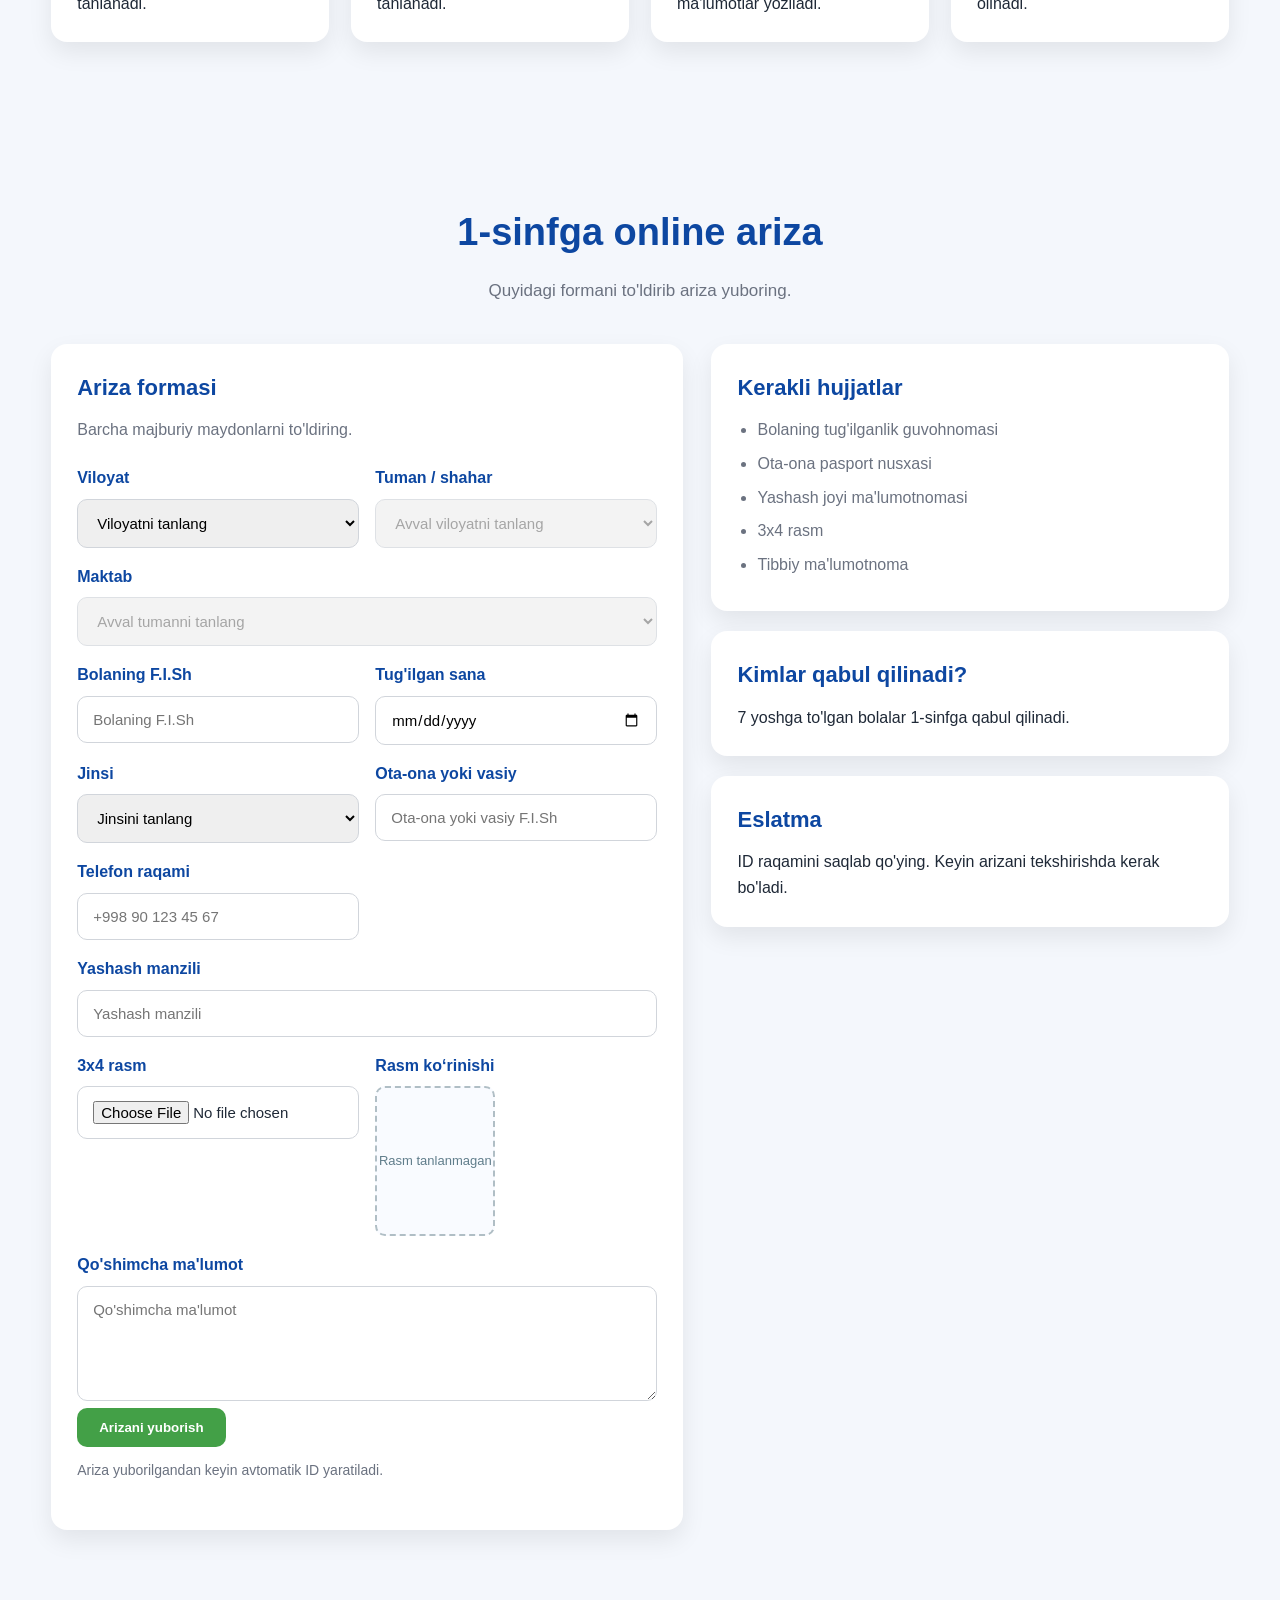
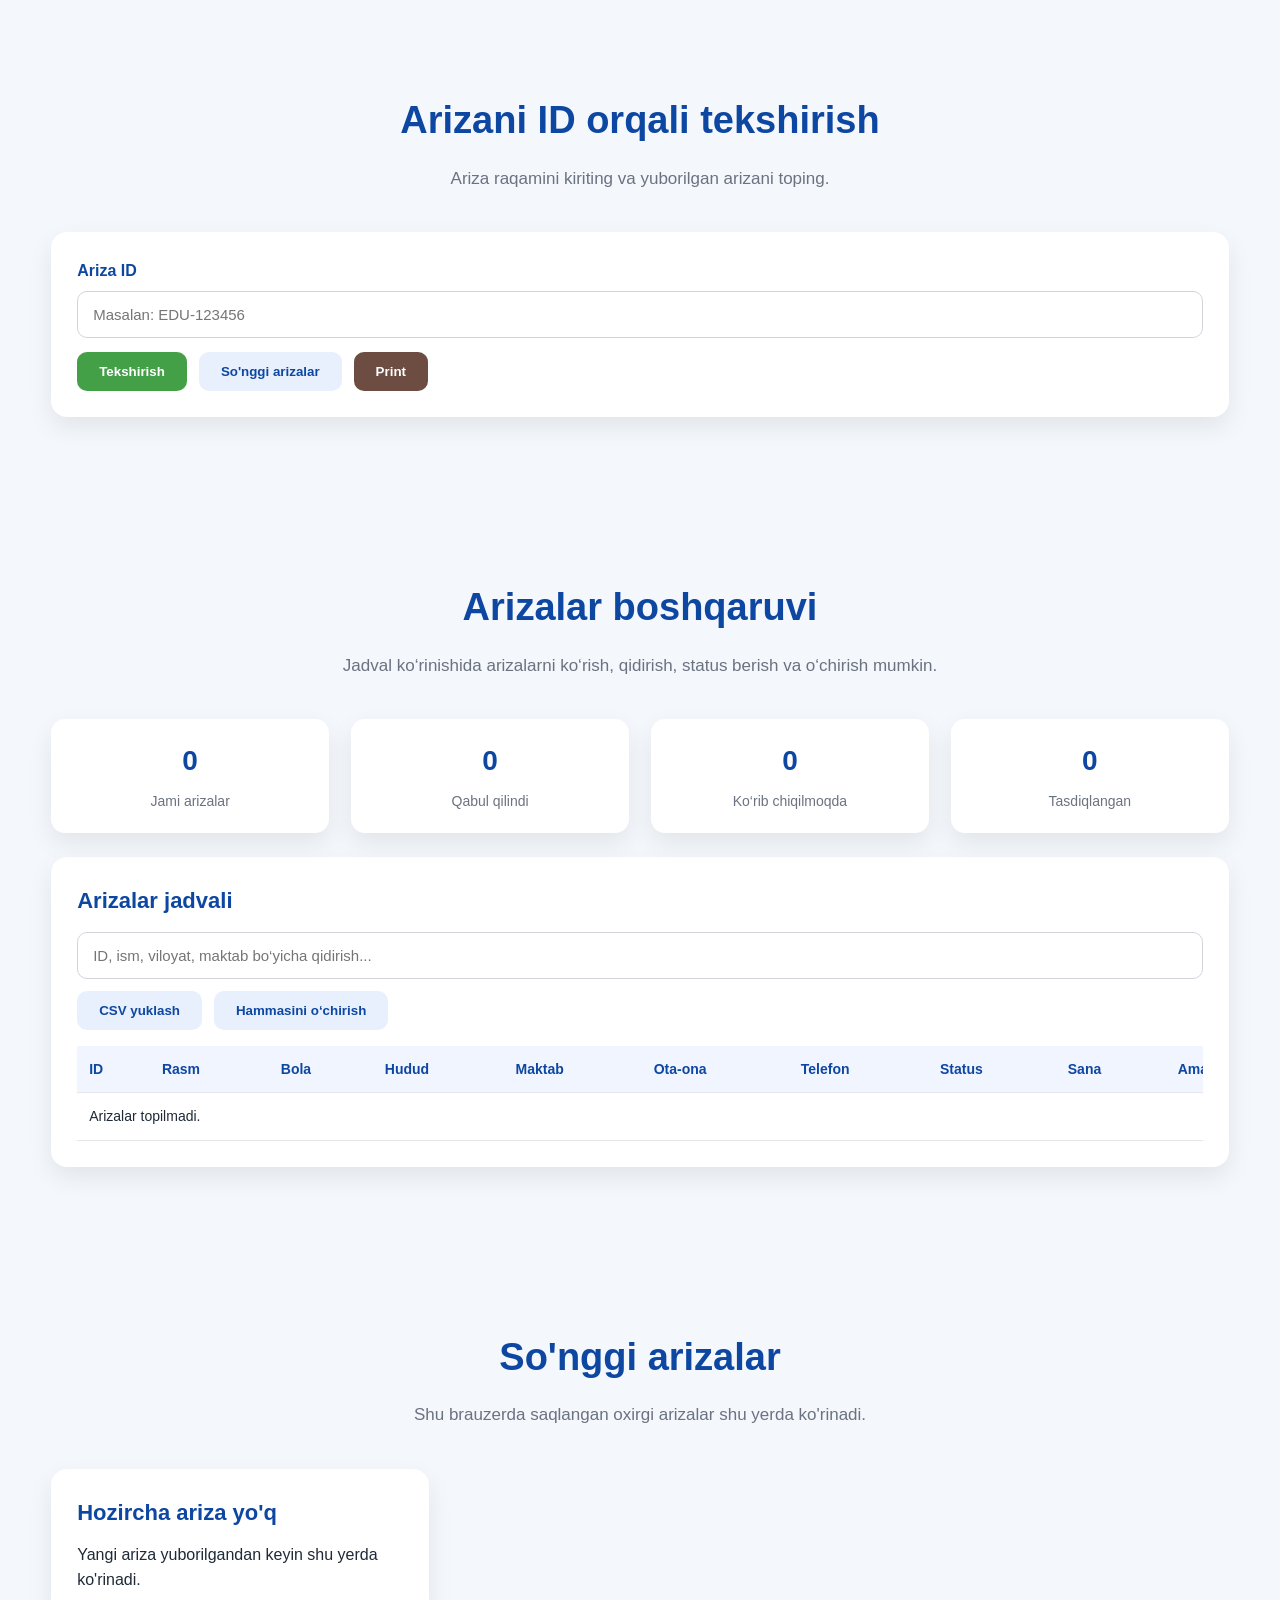
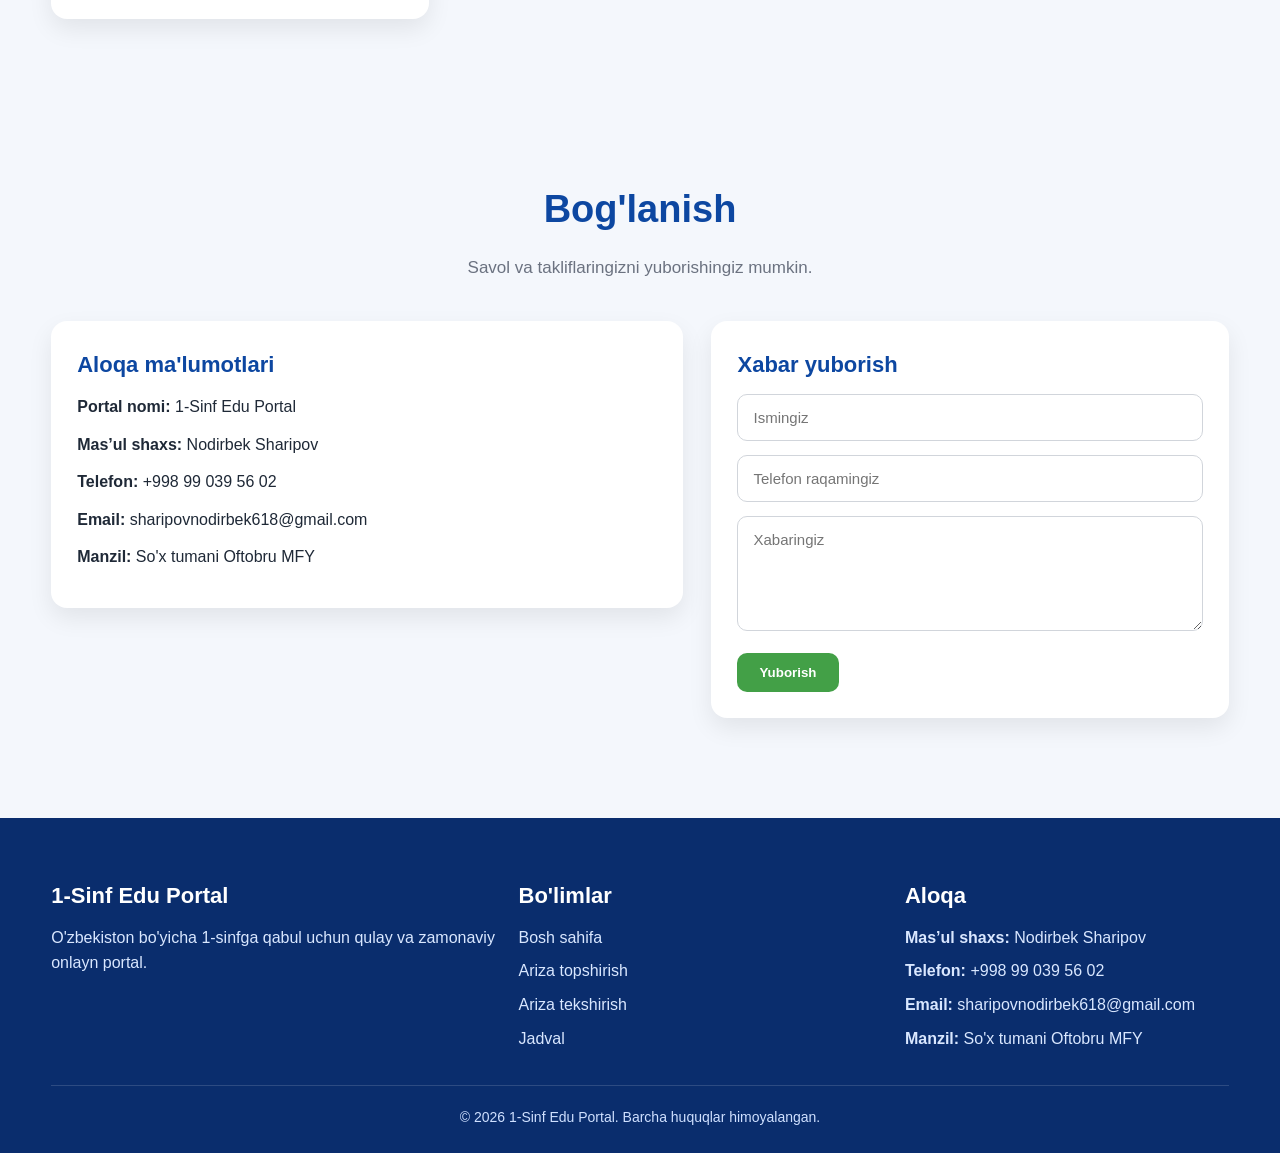
==== commit f3327414: "Update index.html" ====
--- a/index.html
+++ b/index.html
@@ -5,643 +5,138 @@
   <meta name="viewport" content="width=device-width, initial-scale=1.0" />
   <title>1-Sinf Edu Portal</title>
   <style>
-    * {
-      margin: 0;
-      padding: 0;
-      box-sizing: border-box;
-      font-family: Arial, sans-serif;
-    }
-
-    :root {
-      --primary: #0d47a1;
-      --secondary: #1565c0;
-      --accent: #43a047;
-      --accent-dark: #2e7d32;
-      --bg: #f4f7fc;
-      --text: #1f2937;
-      --muted: #6b7280;
-      --white: #ffffff;
-      --shadow: 0 10px 25px rgba(0, 0, 0, 0.08);
-      --radius: 16px;
-    }
-
-    html {
-      scroll-behavior: smooth;
-    }
-
-    body {
-      background: var(--bg);
-      color: var(--text);
-      line-height: 1.6;
-    }
-
-    .container {
-      width: 92%;
-      max-width: 1280px;
-      margin: 0 auto;
-    }
-
-    header {
-      background: linear-gradient(135deg, var(--primary), var(--secondary));
-      color: white;
-      position: sticky;
-      top: 0;
-      z-index: 100;
-      box-shadow: 0 6px 20px rgba(0, 0, 0, 0.15);
-    }
-
-    .topbar {
-      display: flex;
-      justify-content: space-between;
-      align-items: center;
-      gap: 20px;
-      padding: 18px 0;
-      flex-wrap: wrap;
-    }
-
-    .brand-wrap {
-      display: flex;
-      align-items: center;
-      gap: 16px;
-    }
-
-    .logo-circle {
-      width: 72px;
-      height: 72px;
-      border-radius: 50%;
-      background: linear-gradient(135deg, #ffffff, #dbeafe);
-      color: #0d47a1;
-      display: flex;
-      align-items: center;
-      justify-content: center;
-      font-size: 28px;
-      font-weight: bold;
-      letter-spacing: 1px;
-      flex-shrink: 0;
-      overflow: hidden;
-      box-shadow: 0 6px 18px rgba(0, 0, 0, 0.15);
-    }
-
-    #logoBox img {
-      width: 100%;
-      height: 100%;
-      object-fit: cover;
-    }
-
-    .brand h1 {
-      font-size: 30px;
-      margin: 0;
-    }
-
-    .brand p {
-      color: #dbeafe;
-      font-size: 15px;
-      margin-top: 4px;
-    }
-
-    .top-actions {
-      display: flex;
-      gap: 12px;
-      flex-wrap: wrap;
-    }
-
-    .btn {
-      display: inline-block;
-      padding: 12px 22px;
-      border-radius: 10px;
-      text-decoration: none;
-      font-weight: 700;
-      transition: 0.25s;
-      border: none;
-      cursor: pointer;
-    }
-
-    .btn-primary {
-      background: var(--accent);
-      color: white;
-    }
-
-    .btn-primary:hover {
-      background: var(--accent-dark);
-    }
-
-    .btn-light {
-      background: rgba(255, 255, 255, 0.15);
-      color: white;
-      border: 1px solid rgba(255, 255, 255, 0.2);
-    }
-
-    .btn-secondary {
-      background: #e8f0fe;
-      color: var(--primary);
-    }
-
-    .btn-print {
-      background: #6d4c41;
-      color: white;
-    }
-
-    nav {
-      background: #0b3d91;
-    }
-
-    nav ul {
-      list-style: none;
-      display: flex;
-      justify-content: center;
-      flex-wrap: wrap;
-      gap: 24px;
-      padding: 14px 0;
-    }
-
-    nav a {
-      color: white;
-      text-decoration: none;
-      font-weight: 700;
-      font-size: 15px;
-    }
-
-    nav a:hover {
-      color: #bfdbfe;
-    }
-
-    .hero {
-      min-height: 620px;
-      display: flex;
-      align-items: center;
-      background-image:
-        linear-gradient(rgba(13, 71, 161, 0.55), rgba(13, 71, 161, 0.55)),
-        url("https://images.unsplash.com/photo-1588072432836-e10032774350?auto=format&fit=crop&w=1600&q=80");
-      background-size: cover;
-      background-position: center;
-      background-repeat: no-repeat;
-      color: white;
-    }
-
-    .hero-grid {
-      display: grid;
-      grid-template-columns: 1.15fr 0.85fr;
-      gap: 30px;
-      align-items: center;
-      width: 100%;
-    }
-
-    .hero-content h2 {
-      font-size: 56px;
-      line-height: 1.15;
-      margin-bottom: 18px;
-    }
-
-    .hero-content p {
-      font-size: 21px;
-      max-width: 680px;
-      margin-bottom: 24px;
-      color: #eef6ff;
-    }
-
-    .hero-actions {
-      display: flex;
-      gap: 14px;
-      flex-wrap: wrap;
-      margin-bottom: 26px;
-    }
-
-    .hero-stats {
-      display: grid;
-      grid-template-columns: repeat(4, 1fr);
-      gap: 14px;
-      max-width: 900px;
-    }
-
-    .stat {
-      background: rgba(255, 255, 255, 0.14);
-      border: 1px solid rgba(255, 255, 255, 0.2);
-      border-radius: 14px;
-      padding: 16px;
-      text-align: center;
-    }
-
-    .stat h3 {
-      font-size: 28px;
-      margin-bottom: 6px;
-    }
-
-    .stat p {
-      font-size: 14px;
-      margin: 0;
-      color: #eff6ff;
-    }
-
-    .hero-card,
-    .feature-card,
-    .step-card,
-    .info-card,
-    .form-card,
-    .lookup-box,
-    .contact-card,
-    .history-card,
-    .table-card {
-      background: white;
-      border-radius: var(--radius);
-      box-shadow: var(--shadow);
-      padding: 26px;
-    }
-
-    .hero-card h3,
-    .feature-card h3,
-    .step-card h3,
-    .info-card h3,
-    .form-card h3,
-    .contact-card h3,
-    .history-card h3,
-    .table-card h3 {
-      color: var(--primary);
-      margin-bottom: 12px;
-      font-size: 22px;
-    }
-
-    .hero-card ul,
-    .info-card ul {
-      padding-left: 20px;
-      color: var(--muted);
-    }
-
-    .info-card ul li {
-      margin-bottom: 8px;
-    }
-
-    section {
-      padding: 80px 0;
-    }
-
-    .section-title {
-      text-align: center;
-      font-size: 38px;
-      color: var(--primary);
-      margin-bottom: 14px;
-    }
-
-    .section-subtitle {
-      text-align: center;
-      color: var(--muted);
-      max-width: 760px;
-      margin: 0 auto 40px;
-      font-size: 17px;
-    }
-
-    .features,
-    .steps,
-    .footer-grid,
-    .history-grid,
-    .stats-panel {
-      display: grid;
-      gap: 22px;
-    }
-
-    .features {
-      grid-template-columns: repeat(4, 1fr);
-    }
-
-    .steps {
-      grid-template-columns: repeat(4, 1fr);
-    }
-
-    .stats-panel {
-      grid-template-columns: repeat(4, 1fr);
-      margin-bottom: 24px;
-    }
-
-    .mini-stat {
-      background: white;
-      border-radius: 14px;
-      box-shadow: var(--shadow);
-      padding: 20px;
-      text-align: center;
-    }
-
-    .mini-stat h4 {
-      color: var(--primary);
-      font-size: 28px;
-      margin-bottom: 6px;
-    }
-
-    .mini-stat p {
-      color: var(--muted);
-      font-size: 14px;
-    }
-
-    .step-card {
-      position: relative;
-      padding-top: 58px;
-    }
-
-    .step-card::before {
-      content: "";
-      position: absolute;
-      top: 20px;
-      left: 20px;
-      width: 30px;
-      height: 30px;
-      border-radius: 50%;
-      background: var(--accent);
-    }
-
-    .portal-layout,
-    .contact-layout {
-      display: grid;
-      grid-template-columns: 1.1fr 0.9fr;
-      gap: 28px;
-      align-items: start;
-    }
-
-    .form-card p {
-      color: var(--muted);
-      margin-bottom: 22px;
-    }
-
-    .form-grid {
-      display: grid;
-      grid-template-columns: 1fr 1fr;
-      gap: 16px;
-    }
-
-    .form-group.full {
-      grid-column: 1 / -1;
-    }
-
-    .form-group label,
-    .lookup-box label {
-      display: block;
-      margin-bottom: 8px;
-      font-weight: 700;
-      color: var(--primary);
-    }
-
-    input,
-    select,
-    textarea {
-      width: 100%;
-      padding: 14px 15px;
-      border: 1px solid #d1d5db;
-      border-radius: 10px;
-      font-size: 15px;
-      outline: none;
-    }
-
-    .form-note {
-      font-size: 14px;
-      color: var(--muted);
-      margin-top: 12px;
-    }
-
-    .result-box,
-    .lookup-result {
-      margin-top: 18px;
-      display: none;
-      border-radius: 12px;
-      padding: 18px;
-      font-weight: 700;
-      line-height: 1.7;
-    }
-
-    .info-stack {
-      display: grid;
-      gap: 20px;
-    }
-
-    .lookup-actions,
-    .table-actions {
-      display: flex;
-      gap: 12px;
-      margin-top: 14px;
-      flex-wrap: wrap;
-    }
-
-    .contact-card p {
-      margin-bottom: 12px;
-    }
-
-    .contact-card input,
-    .contact-card textarea {
-      margin-bottom: 14px;
-    }
-
-    .history-grid {
-      grid-template-columns: repeat(3, 1fr);
-    }
-
-    .history-card small {
-      color: var(--muted);
-      display: block;
-      margin-top: 8px;
-    }
-
-    .feature-card:hover,
-    .step-card:hover,
-    .info-card:hover,
-    .history-card:hover,
-    .mini-stat:hover {
-      transform: translateY(-4px);
-      transition: 0.3s;
-    }
-
-    .table-wrap {
-      overflow-x: auto;
-      margin-top: 16px;
-    }
-
-    table {
-      width: 100%;
-      border-collapse: collapse;
-      min-width: 1150px;
-    }
-
-    th, td {
-      border-bottom: 1px solid #e5e7eb;
-      padding: 12px;
-      text-align: left;
-      font-size: 14px;
-      vertical-align: top;
-    }
-
-    th {
-      background: #f1f5ff;
-      color: var(--primary);
-    }
-
-    .status-badge {
-      padding: 6px 10px;
-      border-radius: 999px;
-      font-size: 12px;
-      font-weight: 700;
-      display: inline-block;
-    }
-
-    .status-qabul {
-      background: #e8f5e9;
-      color: #1b5e20;
-    }
-
-    .status-korib {
-      background: #fff8e1;
-      color: #8d6e00;
-    }
-
-    .status-tasdiq {
-      background: #e3f2fd;
-      color: #0d47a1;
-    }
-
-    .status-bekor {
-      background: #ffebee;
-      color: #b71c1c;
-    }
-
-    .action-select {
-      padding: 8px;
-      border-radius: 8px;
-      border: 1px solid #ccc;
-      font-size: 13px;
-    }
-
-    .small-btn {
-      padding: 8px 12px;
-      border: none;
-      border-radius: 8px;
-      cursor: pointer;
-      font-size: 12px;
-      font-weight: 700;
-    }
-
-    .small-danger {
-      background: #ef5350;
-      color: white;
-    }
-
-    .photo-preview {
-      width: 120px;
-      height: 150px;
-      border: 2px dashed #b0bec5;
-      border-radius: 10px;
-      display: flex;
-      align-items: center;
-      justify-content: center;
-      overflow: hidden;
-      background: #f9fbff;
-      color: #607d8b;
-      font-size: 13px;
-    }
-
-    .photo-preview img {
-      width: 100%;
-      height: 100%;
-      object-fit: cover;
-    }
-
-    #adminPanel {
-      display: none;
-      background: #eef4ff;
-      padding: 40px 0;
-    }
-
-    footer {
-      background: #0a2d6d;
-      color: #eaf2ff;
-      padding: 60px 0 24px;
-      margin-top: 20px;
-    }
-
-    .footer-grid {
-      grid-template-columns: 1.1fr 0.9fr 0.8fr;
-      margin-bottom: 26px;
-    }
-
-    footer h3 {
-      font-size: 22px;
-      margin-bottom: 12px;
-      color: #ffffff;
-    }
-
-    footer p,
-    footer a {
-      color: #d9e7ff;
-      text-decoration: none;
-      margin-bottom: 8px;
-    }
-
-    .footer-bottom {
-      border-top: 1px solid rgba(255, 255, 255, 0.14);
-      padding-top: 20px;
-      text-align: center;
-      color: #cfe0ff;
-      font-size: 14px;
-    }
-
-    @media (max-width: 1024px) {
-      .features,
-      .steps,
-      .history-grid,
-      .stats-panel {
-        grid-template-columns: repeat(2, 1fr);
-      }
-
-      .hero-grid,
-      .portal-layout,
-      .contact-layout,
-      .footer-grid {
-        grid-template-columns: 1fr;
-      }
-    }
-
-    @media (max-width: 768px) {
-      .brand h1 {
-        font-size: 24px;
-      }
-
-      .hero {
-        min-height: 540px;
-      }
-
-      .hero-content h2 {
-        font-size: 38px;
-      }
-
-      .hero-content p {
-        font-size: 18px;
-      }
-
-      .hero-stats,
-      .features,
-      .steps,
-      .history-grid,
-      .form-grid,
-      .stats-panel {
-        grid-template-columns: 1fr;
-      }
-
-      .section-title {
-        font-size: 30px;
-      }
-
-      nav ul {
-        gap: 14px;
-      }
-    }
-
-    @media print {
-      header, nav, .hero, #imkoniyatlar, #bosqichlar, #boglanish, footer,
-      .lookup-actions, .table-actions, .btn, .small-btn, #adminPanel {
-        display: none !important;
-      }
-
-      body {
-        background: white;
-      }
-
-      .table-card, .form-card, .lookup-box, .info-card {
-        box-shadow: none;
-        border: 1px solid #ddd;
-      }
+    *{margin:0;padding:0;box-sizing:border-box;font-family:Arial,sans-serif}
+    :root{
+      --primary:#0d47a1;--secondary:#1565c0;--accent:#43a047;--accent-dark:#2e7d32;
+      --bg:#f4f7fc;--text:#1f2937;--muted:#6b7280;--white:#fff;
+      --shadow:0 10px 25px rgba(0,0,0,.08);--radius:16px
+    }
+    html{scroll-behavior:smooth}
+    body{background:var(--bg);color:var(--text);line-height:1.6}
+    .container{width:92%;max-width:1280px;margin:0 auto}
+    header{
+      background:linear-gradient(135deg,var(--primary),var(--secondary));
+      color:#fff;position:sticky;top:0;z-index:100;box-shadow:0 6px 20px rgba(0,0,0,.15)
+    }
+    .topbar{display:flex;justify-content:space-between;align-items:center;gap:20px;padding:18px 0;flex-wrap:wrap}
+    .brand-wrap{display:flex;align-items:center;gap:16px}
+    .logo-circle{
+      width:72px;height:72px;border-radius:50%;background:linear-gradient(135deg,#fff,#dbeafe);
+      color:#0d47a1;display:flex;align-items:center;justify-content:center;font-size:28px;
+      font-weight:bold;letter-spacing:1px;flex-shrink:0;overflow:hidden;box-shadow:0 6px 18px rgba(0,0,0,.15)
+    }
+    #logoBox img{width:100%;height:100%;object-fit:cover}
+    .brand h1{font-size:30px}
+    .brand p{color:#dbeafe;font-size:15px;margin-top:4px}
+    .top-actions{display:flex;gap:12px;flex-wrap:wrap}
+    .btn{display:inline-block;padding:12px 22px;border-radius:10px;text-decoration:none;font-weight:700;transition:.25s;border:none;cursor:pointer}
+    .btn-primary{background:var(--accent);color:#fff}
+    .btn-primary:hover{background:var(--accent-dark)}
+    .btn-light{background:rgba(255,255,255,.15);color:#fff;border:1px solid rgba(255,255,255,.2)}
+    .btn-secondary{background:#e8f0fe;color:var(--primary)}
+    .btn-print{background:#6d4c41;color:#fff}
+    nav{background:#0b3d91}
+    nav ul{list-style:none;display:flex;justify-content:center;flex-wrap:wrap;gap:24px;padding:14px 0}
+    nav a{color:#fff;text-decoration:none;font-weight:700;font-size:15px}
+    nav a:hover{color:#bfdbfe}
+    .hero{
+      min-height:620px;display:flex;align-items:center;
+      background-image:linear-gradient(rgba(13,71,161,.55),rgba(13,71,161,.55)),
+      url("https://images.unsplash.com/photo-1588072432836-e10032774350?auto=format&fit=crop&w=1600&q=80");
+      background-size:cover;background-position:center;background-repeat:no-repeat;color:#fff
+    }
+    .hero-grid{display:grid;grid-template-columns:1.15fr .85fr;gap:30px;align-items:center;width:100%}
+    .hero-content h2{font-size:56px;line-height:1.15;margin-bottom:18px}
+    .hero-content p{font-size:21px;max-width:680px;margin-bottom:24px;color:#eef6ff}
+    .hero-actions{display:flex;gap:14px;flex-wrap:wrap;margin-bottom:26px}
+    .hero-stats{display:grid;grid-template-columns:repeat(4,1fr);gap:14px;max-width:900px}
+    .stat{
+      background:rgba(255,255,255,.14);border:1px solid rgba(255,255,255,.2);
+      border-radius:14px;padding:16px;text-align:center
+    }
+    .stat h3{font-size:28px;margin-bottom:6px}
+    .stat p{font-size:14px;color:#eff6ff}
+    .hero-card,.feature-card,.step-card,.info-card,.form-card,.lookup-box,.contact-card,.history-card,.table-card{
+      background:#fff;border-radius:var(--radius);box-shadow:var(--shadow);padding:26px
+    }
+    .hero-card h3,.feature-card h3,.step-card h3,.info-card h3,.form-card h3,.contact-card h3,.history-card h3,.table-card h3{
+      color:var(--primary);margin-bottom:12px;font-size:22px
+    }
+    .hero-card ul,.info-card ul{padding-left:20px;color:var(--muted)}
+    .info-card ul li{margin-bottom:8px}
+    section{padding:80px 0}
+    .section-title{text-align:center;font-size:38px;color:var(--primary);margin-bottom:14px}
+    .section-subtitle{text-align:center;color:var(--muted);max-width:760px;margin:0 auto 40px;font-size:17px}
+    .features,.steps,.footer-grid,.history-grid,.stats-panel{display:grid;gap:22px}
+    .features{grid-template-columns:repeat(4,1fr)}
+    .steps{grid-template-columns:repeat(4,1fr)}
+    .stats-panel{grid-template-columns:repeat(4,1fr);margin-bottom:24px}
+    .mini-stat{background:#fff;border-radius:14px;box-shadow:var(--shadow);padding:20px;text-align:center}
+    .mini-stat h4{color:var(--primary);font-size:28px;margin-bottom:6px}
+    .mini-stat p{color:var(--muted);font-size:14px}
+    .step-card{position:relative;padding-top:58px}
+    .step-card::before{
+      content:"";position:absolute;top:20px;left:20px;width:30px;height:30px;border-radius:50%;background:var(--accent)
+    }
+    .portal-layout,.contact-layout{display:grid;grid-template-columns:1.1fr .9fr;gap:28px;align-items:start}
+    .form-card p{color:var(--muted);margin-bottom:22px}
+    .form-grid{display:grid;grid-template-columns:1fr 1fr;gap:16px}
+    .form-group.full{grid-column:1/-1}
+    .form-group label,.lookup-box label{display:block;margin-bottom:8px;font-weight:700;color:var(--primary)}
+    input,select,textarea{
+      width:100%;padding:14px 15px;border:1px solid #d1d5db;border-radius:10px;font-size:15px;outline:none
+    }
+    .form-note{font-size:14px;color:var(--muted);margin-top:12px}
+    .result-box,.lookup-result,.message-result{
+      margin-top:18px;display:none;border-radius:12px;padding:18px;font-weight:700;line-height:1.7
+    }
+    .info-stack{display:grid;gap:20px}
+    .lookup-actions,.table-actions{display:flex;gap:12px;margin-top:14px;flex-wrap:wrap}
+    .contact-card p{margin-bottom:12px}
+    .contact-card input,.contact-card textarea{margin-bottom:14px}
+    .history-grid{grid-template-columns:repeat(3,1fr)}
+    .history-card small{color:var(--muted);display:block;margin-top:8px}
+    .feature-card:hover,.step-card:hover,.info-card:hover,.history-card:hover,.mini-stat:hover{transform:translateY(-4px);transition:.3s}
+    .table-wrap{overflow-x:auto;margin-top:16px}
+    table{width:100%;border-collapse:collapse;min-width:1200px}
+    th,td{border-bottom:1px solid #e5e7eb;padding:12px;text-align:left;font-size:14px;vertical-align:top}
+    th{background:#f1f5ff;color:var(--primary)}
+    .status-badge{padding:6px 10px;border-radius:999px;font-size:12px;font-weight:700;display:inline-block}
+    .status-qabul{background:#e8f5e9;color:#1b5e20}
+    .status-korib{background:#fff8e1;color:#8d6e00}
+    .status-tasdiq{background:#e3f2fd;color:#0d47a1}
+    .status-bekor{background:#ffebee;color:#b71c1c}
+    .action-select{padding:8px;border-radius:8px;border:1px solid #ccc;font-size:13px}
+    .small-btn{padding:8px 12px;border:none;border-radius:8px;cursor:pointer;font-size:12px;font-weight:700}
+    .small-danger{background:#ef5350;color:#fff}
+    .photo-preview{
+      width:120px;height:150px;border:2px dashed #b0bec5;border-radius:10px;display:flex;align-items:center;
+      justify-content:center;overflow:hidden;background:#f9fbff;color:#607d8b;font-size:13px
+    }
+    .photo-preview img{width:100%;height:100%;object-fit:cover}
+    #adminPanel{display:none;background:#eef4ff;padding:40px 0}
+    footer{background:#0a2d6d;color:#eaf2ff;padding:60px 0 24px;margin-top:20px}
+    .footer-grid{grid-template-columns:1.1fr .9fr .8fr;margin-bottom:26px}
+    footer h3{font-size:22px;margin-bottom:12px;color:#fff}
+    footer p,footer a{color:#d9e7ff;text-decoration:none;margin-bottom:8px}
+    .footer-bottom{border-top:1px solid rgba(255,255,255,.14);padding-top:20px;text-align:center;color:#cfe0ff;font-size:14px}
+    @media (max-width:1024px){
+      .features,.steps,.history-grid,.stats-panel{grid-template-columns:repeat(2,1fr)}
+      .hero-grid,.portal-layout,.contact-layout,.footer-grid{grid-template-columns:1fr}
+    }
+    @media (max-width:768px){
+      .brand h1{font-size:24px}
+      .hero{min-height:540px}
+      .hero-content h2{font-size:38px}
+      .hero-content p{font-size:18px}
+      .hero-stats,.features,.steps,.history-grid,.form-grid,.stats-panel{grid-template-columns:1fr}
+      .section-title{font-size:30px}
+      nav ul{gap:14px}
+    }
+    @media print{
+      header,nav,.hero,#imkoniyatlar,#bosqichlar,#boglanish,footer,.lookup-actions,.table-actions,.btn,.small-btn,#adminPanel{display:none!important}
+      body{background:#fff}
+      .table-card,.form-card,.lookup-box,.info-card{box-shadow:none;border:1px solid #ddd}
     }
   </style>
 </head>
@@ -689,22 +184,10 @@
         </div>
 
         <div class="hero-stats">
-          <div class="stat">
-            <h3>14+</h3>
-            <p>Hududlar</p>
-          </div>
-          <div class="stat">
-            <h3>ID</h3>
-            <p>Avtomatik raqam</p>
-          </div>
-          <div class="stat">
-            <h3>24/7</h3>
-            <p>Onlayn qabul</p>
-          </div>
-          <div class="stat">
-            <h3>Admin</h3>
-            <p>Jadval ko‘rinishi</p>
-          </div>
+          <div class="stat"><h3>14+</h3><p>Hududlar</p></div>
+          <div class="stat"><h3>ID</h3><p>Avtomatik raqam</p></div>
+          <div class="stat"><h3>24/7</h3><p>Onlayn qabul</p></div>
+          <div class="stat"><h3>Admin</h3><p>Jadval ko‘rinishi</p></div>
         </div>
       </div>
 
@@ -727,22 +210,10 @@
       <p class="section-subtitle">Ota-onalar uchun qulay, sodda va tushunarli online qabul tizimi.</p>
 
       <div class="features">
-        <div class="feature-card">
-          <h3>Hudud tanlash</h3>
-          <p>Viloyat, tuman va maktab ketma-ket tanlanadi.</p>
-        </div>
-        <div class="feature-card">
-          <h3>Ariza yuborish</h3>
-          <p>Barcha ma'lumotlar kiritilib ariza jo'natiladi.</p>
-        </div>
-        <div class="feature-card">
-          <h3>Avtomatik ID</h3>
-          <p>Har bir ariza uchun maxsus ID yaratiladi.</p>
-        </div>
-        <div class="feature-card">
-          <h3>Rasm yuklash</h3>
-          <p>3x4 talaba rasmi yuklab birga saqlanadi.</p>
-        </div>
+        <div class="feature-card"><h3>Hudud tanlash</h3><p>Viloyat, tuman va maktab ketma-ket tanlanadi.</p></div>
+        <div class="feature-card"><h3>Ariza yuborish</h3><p>Barcha ma'lumotlar kiritilib ariza jo'natiladi.</p></div>
+        <div class="feature-card"><h3>Avtomatik ID</h3><p>Har bir ariza uchun maxsus ID yaratiladi.</p></div>
+        <div class="feature-card"><h3>Xabar yuborish</h3><p>Xabar bo‘limi ishlaydi va admin qismida saqlanadi.</p></div>
       </div>
     </div>
   </section>
@@ -753,22 +224,10 @@
       <p class="section-subtitle">Ariza topshirish tartibi sodda va aniq ko'rinishda.</p>
 
       <div class="steps">
-        <div class="step-card">
-          <h3>Viloyatni tanlash</h3>
-          <p>Avval viloyat va tuman tanlanadi.</p>
-        </div>
-        <div class="step-card">
-          <h3>Maktabni tanlash</h3>
-          <p>Kerakli maktab ro'yxatdan tanlanadi.</p>
-        </div>
-        <div class="step-card">
-          <h3>Ma'lumot kiritish</h3>
-          <p>Bola va ota-ona haqidagi ma'lumotlar yoziladi.</p>
-        </div>
-        <div class="step-card">
-          <h3>Arizani yuborish</h3>
-          <p>Ariza yuborilib, maxsus ID olinadi.</p>
-        </div>
+        <div class="step-card"><h3>Viloyatni tanlash</h3><p>Avval viloyat va tuman tanlanadi.</p></div>
+        <div class="step-card"><h3>Maktabni tanlash</h3><p>Kerakli maktab ro'yxatdan tanlanadi.</p></div>
+        <div class="step-card"><h3>Ma'lumot kiritish</h3><p>Bola va ota-ona haqidagi ma'lumotlar yoziladi.</p></div>
+        <div class="step-card"><h3>Arizani yuborish</h3><p>Ariza yuborilib, maxsus ID olinadi.</p></div>
       </div>
     </div>
   </section>
@@ -915,22 +374,10 @@
       <p class="section-subtitle">Jadval ko‘rinishida arizalarni ko‘rish, qidirish, status berish va o‘chirish mumkin.</p>
 
       <div class="stats-panel">
-        <div class="mini-stat">
-          <h4 id="totalCount">0</h4>
-          <p>Jami arizalar</p>
-        </div>
-        <div class="mini-stat">
-          <h4 id="newCount">0</h4>
-          <p>Qabul qilindi</p>
-        </div>
-        <div class="mini-stat">
-          <h4 id="reviewCount">0</h4>
-          <p>Ko‘rib chiqilmoqda</p>
-        </div>
-        <div class="mini-stat">
-          <h4 id="approvedCount">0</h4>
-          <p>Tasdiqlangan</p>
-        </div>
+        <div class="mini-stat"><h4 id="totalCount">0</h4><p>Jami arizalar</p></div>
+        <div class="mini-stat"><h4 id="newCount">0</h4><p>Qabul qilindi</p></div>
+        <div class="mini-stat"><h4 id="reviewCount">0</h4><p>Ko‘rib chiqilmoqda</p></div>
+        <div class="mini-stat"><h4 id="approvedCount">0</h4><p>Tasdiqlangan</p></div>
       </div>
 
       <div class="table-card">
@@ -990,10 +437,11 @@
 
         <div class="contact-card">
           <h3>Xabar yuborish</h3>
-          <input type="text" placeholder="Ismingiz" />
-          <input type="text" placeholder="Telefon raqamingiz" />
-          <textarea rows="5" placeholder="Xabaringiz"></textarea>
-          <button class="btn btn-primary" type="button">Yuborish</button>
+          <input type="text" id="contactName" placeholder="Ismingiz" />
+          <input type="text" id="contactPhone" placeholder="Telefon raqamingiz" />
+          <textarea rows="5" id="contactMessage" placeholder="Xabaringiz"></textarea>
+          <button class="btn btn-primary" type="button" id="sendMessageBtn">Yuborish</button>
+          <div id="messageResult" class="message-result"></div>
         </div>
       </div>
     </div>
@@ -1003,26 +451,29 @@
     <div class="container">
       <div class="table-card">
         <h3>Admin panel</h3>
-        <p style="margin-bottom:16px; color:#6b7280;">
-          Bu demo admin panel. Parol brauzer ichida tekshiriladi.
-        </p>
+        <p style="margin-bottom:16px;color:#6b7280;">Bu demo admin panel. Parol brauzer ichida tekshiriladi.</p>
 
         <div class="stats-panel">
-          <div class="mini-stat">
-            <h4 id="adminTotal">0</h4>
-            <p>Jami ariza</p>
-          </div>
-          <div class="mini-stat">
-            <h4 id="adminApproved">0</h4>
-            <p>Tasdiqlangan</p>
-          </div>
-          <div class="mini-stat">
-            <h4 id="adminReview">0</h4>
-            <p>Ko‘rib chiqilmoqda</p>
-          </div>
-          <div class="mini-stat">
-            <h4 id="adminRejected">0</h4>
-            <p>Bekor qilingan</p>
+          <div class="mini-stat"><h4 id="adminTotal">0</h4><p>Jami ariza</p></div>
+          <div class="mini-stat"><h4 id="adminApproved">0</h4><p>Tasdiqlangan</p></div>
+          <div class="mini-stat"><h4 id="adminReview">0</h4><p>Ko‘rib chiqilmoqda</p></div>
+          <div class="mini-stat"><h4 id="adminRejected">0</h4><p>Bekor qilingan</p></div>
+        </div>
+
+        <div class="table-card" style="margin-top:20px;">
+          <h3>Yuborilgan xabarlar</h3>
+          <div class="table-wrap">
+            <table>
+              <thead>
+                <tr>
+                  <th>Ism</th>
+                  <th>Telefon</th>
+                  <th>Xabar</th>
+                  <th>Sana</th>
+                </tr>
+              </thead>
+              <tbody id="messagesTableBody"></tbody>
+            </table>
           </div>
         </div>
       </div>
@@ -1163,7 +614,8 @@
     };
 
     const STORAGE_KEY = "edu_portal_applications";
-    const ADMIN_PASSWORD = "12345";
+    const MESSAGE_KEY = "edu_portal_messages";
+    const ADMIN_PASSWORD = "Nodirbek2026";
     const LOGO_KEY = "edu_portal_logo";
 
     const regionSelect = document.getElementById("region");
@@ -1202,6 +654,13 @@
     const photoPreview = document.getElementById("photoPreview");
     let studentPhotoData = "";
 
+    const contactName = document.getElementById("contactName");
+    const contactPhone = document.getElementById("contactPhone");
+    const contactMessage = document.getElementById("contactMessage");
+    const sendMessageBtn = document.getElementById("sendMessageBtn");
+    const messageResult = document.getElementById("messageResult");
+    const messagesTableBody = document.getElementById("messagesTableBody");
+
     function populateRegions() {
       regionSelect.innerHTML = '<option value="">Viloyatni tanlang</option>';
       Object.keys(schoolData).forEach((region) => {
@@ -1284,6 +743,14 @@
 
     function saveApplications(applications) {
       localStorage.setItem(STORAGE_KEY, JSON.stringify(applications));
+    }
+
+    function getMessages() {
+      return JSON.parse(localStorage.getItem(MESSAGE_KEY) || "[]");
+    }
+
+    function saveMessages(messages) {
+      localStorage.setItem(MESSAGE_KEY, JSON.stringify(messages));
     }
 
     function createApplicationId() {
@@ -1359,11 +826,7 @@
       });
 
       if (!filtered.length) {
-        tableBody.innerHTML = `
-          <tr>
-            <td colspan="10">Arizalar topilmadi.</td>
-          </tr>
-        `;
+        tableBody.innerHTML = `<tr><td colspan="10">Arizalar topilmadi.</td></tr>`;
         updateCounters(applications);
         renderAdminStats();
         return;
@@ -1390,15 +853,34 @@
             </select>
           </td>
           <td>${item.createdAt}</td>
-          <td>
-            <button class="small-btn small-danger" onclick="deleteApplication('${item.applicationId}')">O'chirish</button>
-          </td>
+          <td><button class="small-btn small-danger" onclick="deleteApplication('${item.applicationId}')">O'chirish</button></td>
         `;
         tableBody.appendChild(row);
       });
 
       updateCounters(applications);
       renderAdminStats();
+    }
+
+    function renderMessages() {
+      const messages = getMessages().slice().reverse();
+      messagesTableBody.innerHTML = "";
+
+      if (!messages.length) {
+        messagesTableBody.innerHTML = `<tr><td colspan="4">Hozircha xabar yo‘q.</td></tr>`;
+        return;
+      }
+
+      messages.forEach((msg) => {
+        const row = document.createElement("tr");
+        row.innerHTML = `
+          <td>${msg.name}</td>
+          <td>${msg.phone}</td>
+          <td>${msg.message}</td>
+          <td>${msg.createdAt}</td>
+        `;
+        messagesTableBody.appendChild(row);
+      });
     }
 
     function changeStatus(id, newStatus) {
@@ -1431,38 +913,25 @@
       }
 
       const headers = [
-        "ID", "Bola", "Viloyat", "Tuman", "Maktab",
-        "Tugilgan sana", "Jinsi", "Ota-ona", "Telefon",
-        "Manzil", "Status", "Sana"
+        "ID","Bola","Viloyat","Tuman","Maktab","Tugilgan sana","Jinsi",
+        "Ota-ona","Telefon","Manzil","Status","Sana"
       ];
 
       const rows = applications.map(item => [
-        item.applicationId,
-        item.childName,
-        item.region,
-        item.district,
-        item.school,
-        item.birthDate,
-        item.gender,
-        item.parentName,
-        item.phone,
-        item.address,
-        item.status,
-        item.createdAt
+        item.applicationId,item.childName,item.region,item.district,item.school,
+        item.birthDate,item.gender,item.parentName,item.phone,item.address,item.status,item.createdAt
       ]);
 
       const csvContent = [headers, ...rows]
-        .map(row => row.map(value => `"${String(value).replace(/"/g, '""')}"`).join(","))
+        .map(row => row.map(value => `"${String(value).replace(/"/g,'""')}"`).join(","))
         .join("\n");
 
       const blob = new Blob([csvContent], { type: "text/csv;charset=utf-8;" });
       const url = URL.createObjectURL(blob);
-
       const link = document.createElement("a");
       link.href = url;
       link.download = "arizalar.csv";
       link.click();
-
       URL.revokeObjectURL(url);
     }
 
@@ -1493,17 +962,7 @@
         photo: studentPhotoData
       };
 
-      if (
-        !application.region ||
-        !application.district ||
-        !application.school ||
-        !application.childName ||
-        !application.birthDate ||
-        !application.gender ||
-        !application.parentName ||
-        !application.phone ||
-        !application.address
-      ) {
+      if (!application.region || !application.district || !application.school || !application.childName || !application.birthDate || !application.gender || !application.parentName || !application.phone || !application.address) {
         resultBox.style.display = "block";
         resultBox.style.background = "#ffebee";
         resultBox.style.color = "#b71c1c";
@@ -1596,6 +1055,39 @@
       `;
     });
 
+    sendMessageBtn.addEventListener("click", function () {
+      const name = contactName.value.trim();
+      const phone = contactPhone.value.trim();
+      const message = contactMessage.value.trim();
+
+      if (!name || !phone || !message) {
+        messageResult.style.display = "block";
+        messageResult.style.background = "#ffebee";
+        messageResult.style.color = "#b71c1c";
+        messageResult.innerHTML = "Iltimos, ism, telefon va xabarni to‘ldiring.";
+        return;
+      }
+
+      const messages = getMessages();
+      messages.push({
+        name,
+        phone,
+        message,
+        createdAt: new Date().toLocaleString("uz-UZ")
+      });
+      saveMessages(messages);
+
+      messageResult.style.display = "block";
+      messageResult.style.background = "#e8f5e9";
+      messageResult.style.color = "#1b5e20";
+      messageResult.innerHTML = "Xabaringiz muvaffaqiyatli yuborildi.";
+
+      contactName.value = "";
+      contactPhone.value = "";
+      contactMessage.value = "";
+      renderMessages();
+    });
+
     showAllBtn.addEventListener("click", function () {
       document.getElementById("jadval").scrollIntoView({ behavior: "smooth" });
     });
@@ -1625,6 +1117,7 @@
       if (password === ADMIN_PASSWORD) {
         adminPanel.style.display = "block";
         renderAdminStats();
+        renderMessages();
         adminPanel.scrollIntoView({ behavior: "smooth" });
       } else if (password !== null) {
         alert("Parol noto‘g‘ri.");
@@ -1651,6 +1144,7 @@
     renderHistory();
     renderTable();
     renderAdminStats();
+    renderMessages();
     loadLogo();
   </script>
 </body>
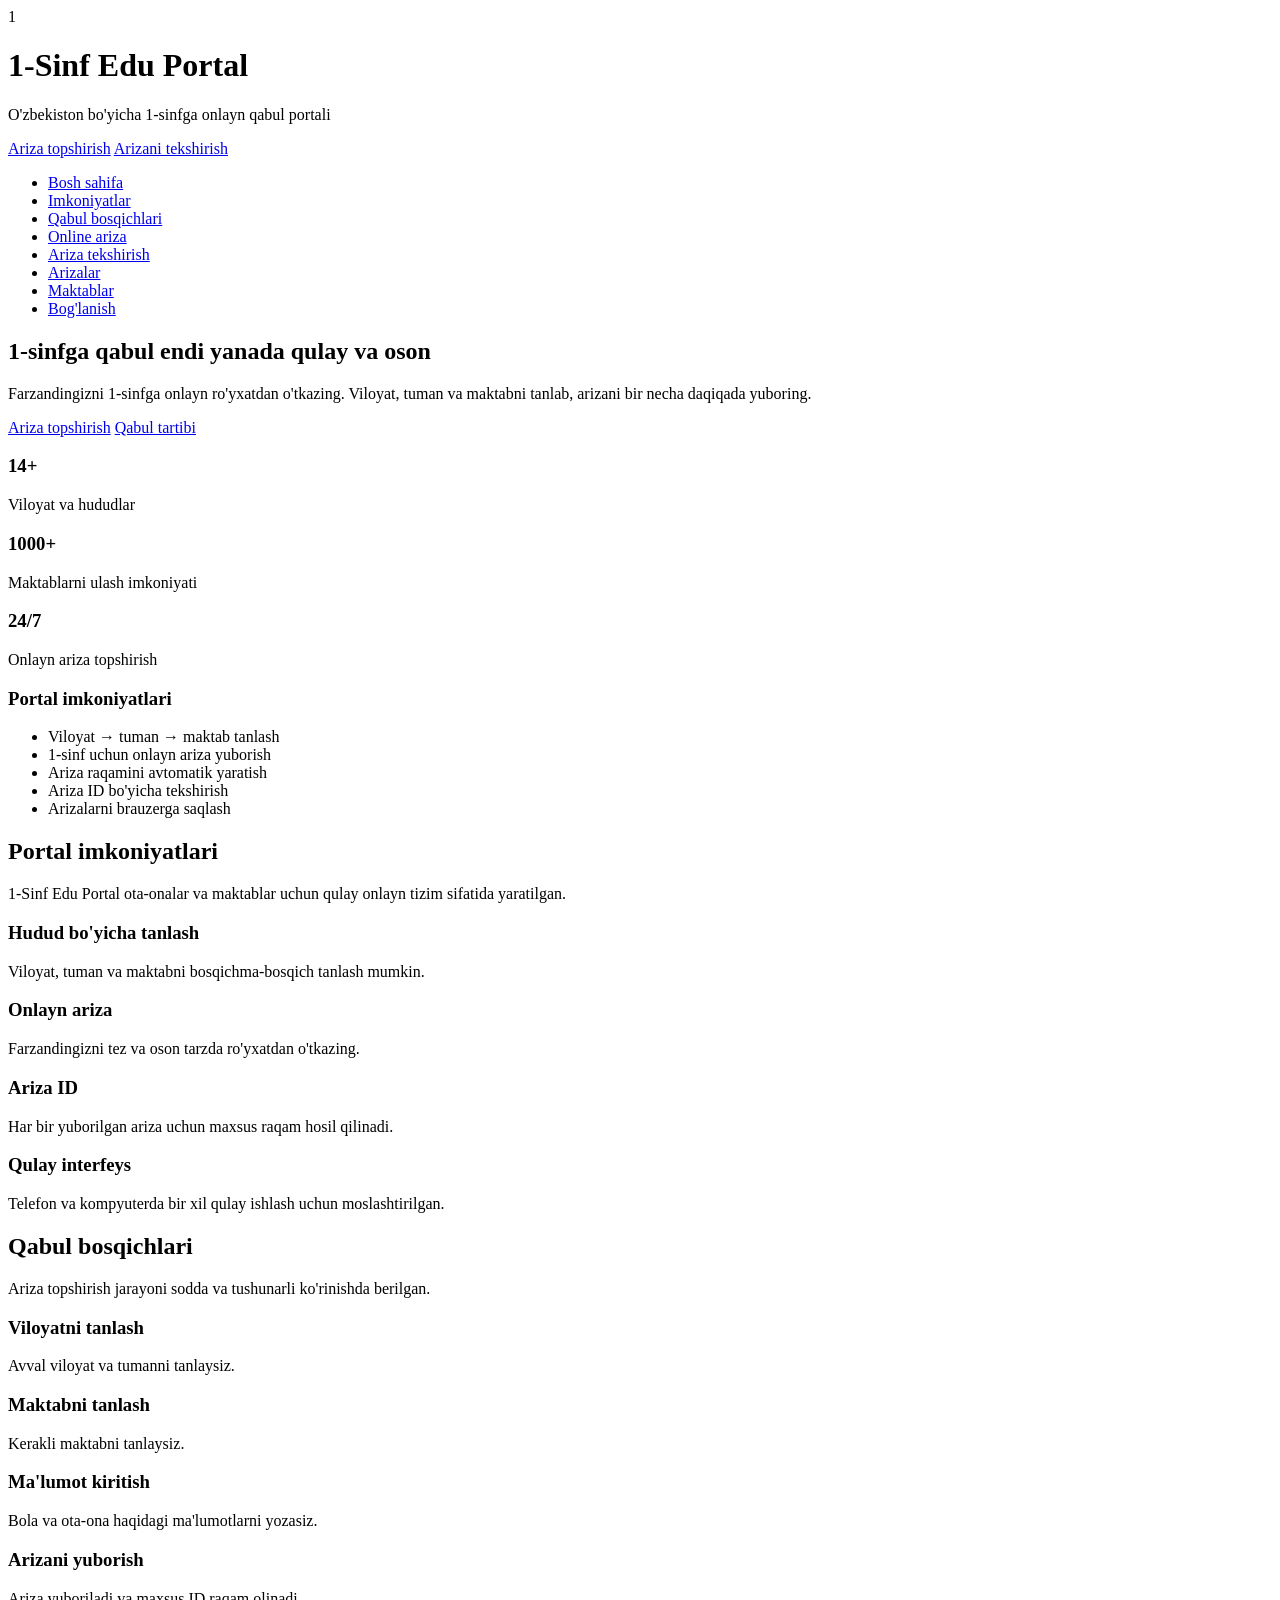
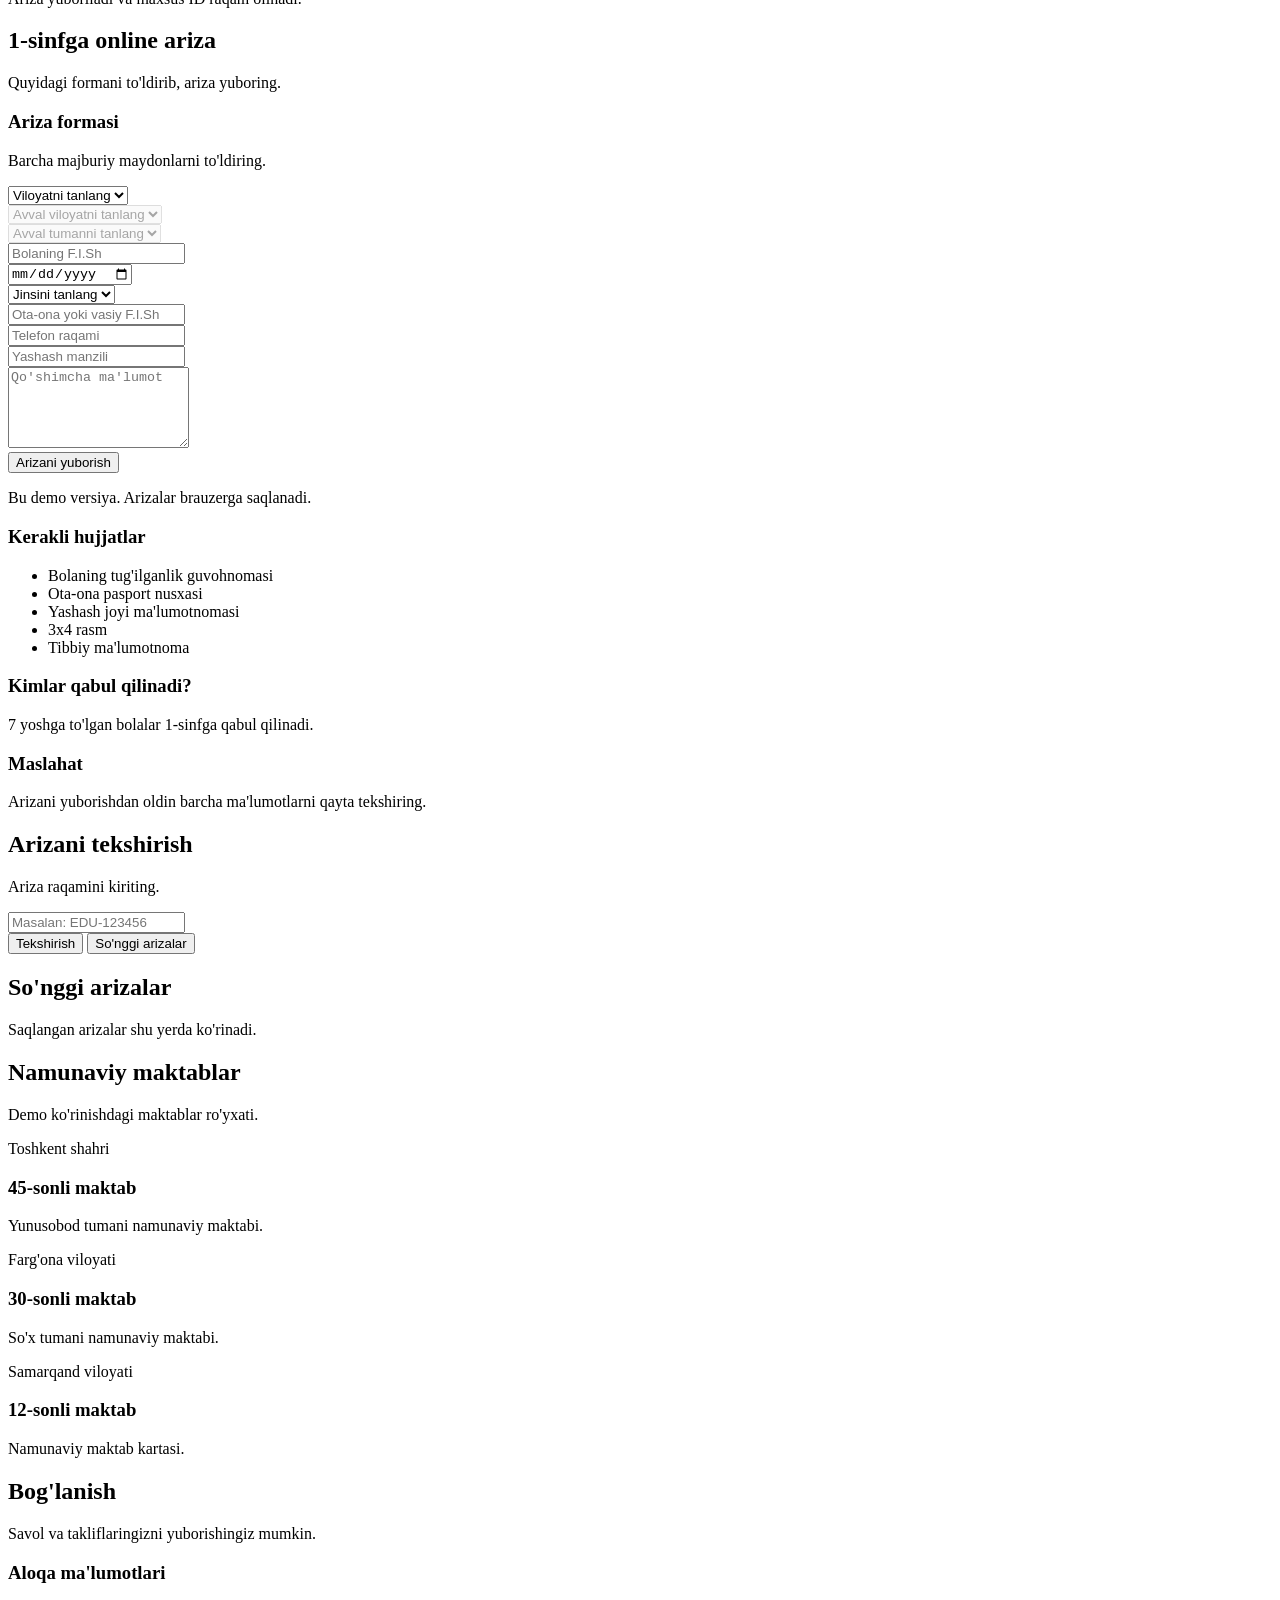
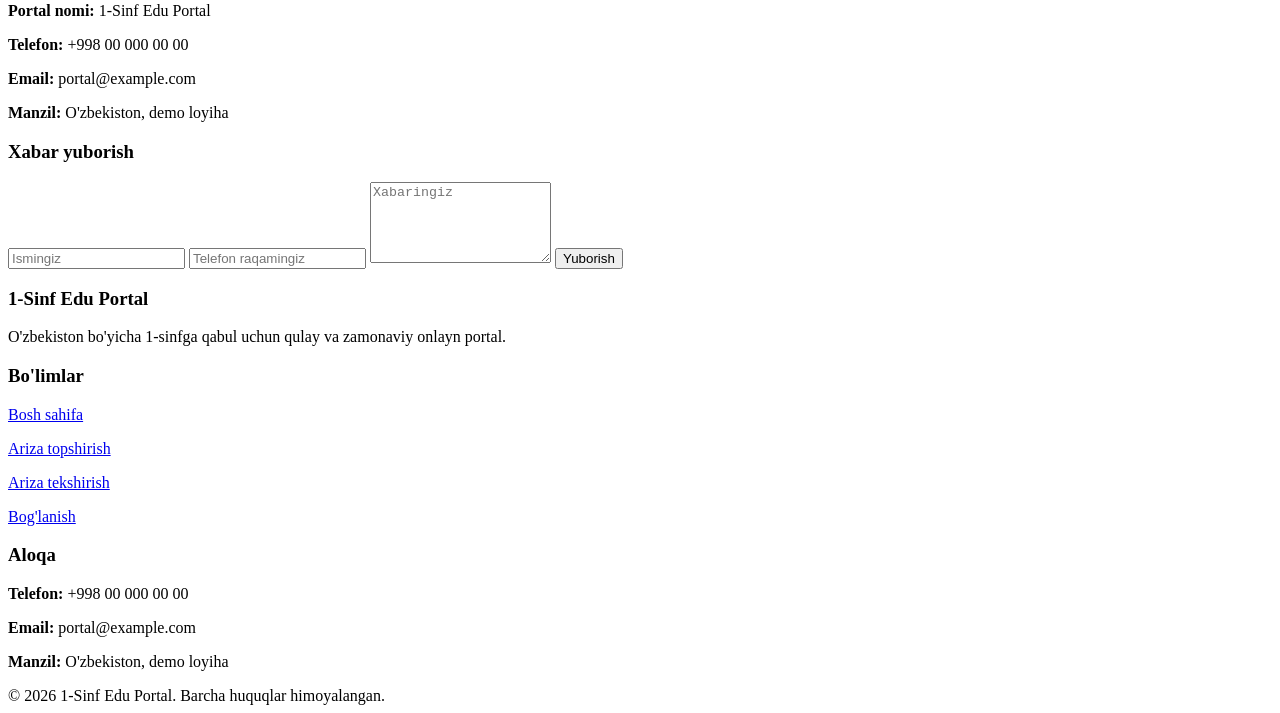
==== commit 8b3b5577: "Add files via upload" ====
--- a/index.html
+++ b/index.html
@@ -4,147 +4,13 @@
   <meta charset="UTF-8" />
   <meta name="viewport" content="width=device-width, initial-scale=1.0" />
   <title>1-Sinf Edu Portal</title>
-  <style>
-    *{margin:0;padding:0;box-sizing:border-box;font-family:Arial,sans-serif}
-    :root{
-      --primary:#0d47a1;--secondary:#1565c0;--accent:#43a047;--accent-dark:#2e7d32;
-      --bg:#f4f7fc;--text:#1f2937;--muted:#6b7280;--white:#fff;
-      --shadow:0 10px 25px rgba(0,0,0,.08);--radius:16px
-    }
-    html{scroll-behavior:smooth}
-    body{background:var(--bg);color:var(--text);line-height:1.6}
-    .container{width:92%;max-width:1280px;margin:0 auto}
-    header{
-      background:linear-gradient(135deg,var(--primary),var(--secondary));
-      color:#fff;position:sticky;top:0;z-index:100;box-shadow:0 6px 20px rgba(0,0,0,.15)
-    }
-    .topbar{display:flex;justify-content:space-between;align-items:center;gap:20px;padding:18px 0;flex-wrap:wrap}
-    .brand-wrap{display:flex;align-items:center;gap:16px}
-    .logo-circle{
-      width:72px;height:72px;border-radius:50%;background:linear-gradient(135deg,#fff,#dbeafe);
-      color:#0d47a1;display:flex;align-items:center;justify-content:center;font-size:28px;
-      font-weight:bold;letter-spacing:1px;flex-shrink:0;overflow:hidden;box-shadow:0 6px 18px rgba(0,0,0,.15)
-    }
-    #logoBox img{width:100%;height:100%;object-fit:cover}
-    .brand h1{font-size:30px}
-    .brand p{color:#dbeafe;font-size:15px;margin-top:4px}
-    .top-actions{display:flex;gap:12px;flex-wrap:wrap}
-    .btn{display:inline-block;padding:12px 22px;border-radius:10px;text-decoration:none;font-weight:700;transition:.25s;border:none;cursor:pointer}
-    .btn-primary{background:var(--accent);color:#fff}
-    .btn-primary:hover{background:var(--accent-dark)}
-    .btn-light{background:rgba(255,255,255,.15);color:#fff;border:1px solid rgba(255,255,255,.2)}
-    .btn-secondary{background:#e8f0fe;color:var(--primary)}
-    .btn-print{background:#6d4c41;color:#fff}
-    nav{background:#0b3d91}
-    nav ul{list-style:none;display:flex;justify-content:center;flex-wrap:wrap;gap:24px;padding:14px 0}
-    nav a{color:#fff;text-decoration:none;font-weight:700;font-size:15px}
-    nav a:hover{color:#bfdbfe}
-    .hero{
-      min-height:620px;display:flex;align-items:center;
-      background-image:linear-gradient(rgba(13,71,161,.55),rgba(13,71,161,.55)),
-      url("https://images.unsplash.com/photo-1588072432836-e10032774350?auto=format&fit=crop&w=1600&q=80");
-      background-size:cover;background-position:center;background-repeat:no-repeat;color:#fff
-    }
-    .hero-grid{display:grid;grid-template-columns:1.15fr .85fr;gap:30px;align-items:center;width:100%}
-    .hero-content h2{font-size:56px;line-height:1.15;margin-bottom:18px}
-    .hero-content p{font-size:21px;max-width:680px;margin-bottom:24px;color:#eef6ff}
-    .hero-actions{display:flex;gap:14px;flex-wrap:wrap;margin-bottom:26px}
-    .hero-stats{display:grid;grid-template-columns:repeat(4,1fr);gap:14px;max-width:900px}
-    .stat{
-      background:rgba(255,255,255,.14);border:1px solid rgba(255,255,255,.2);
-      border-radius:14px;padding:16px;text-align:center
-    }
-    .stat h3{font-size:28px;margin-bottom:6px}
-    .stat p{font-size:14px;color:#eff6ff}
-    .hero-card,.feature-card,.step-card,.info-card,.form-card,.lookup-box,.contact-card,.history-card,.table-card{
-      background:#fff;border-radius:var(--radius);box-shadow:var(--shadow);padding:26px
-    }
-    .hero-card h3,.feature-card h3,.step-card h3,.info-card h3,.form-card h3,.contact-card h3,.history-card h3,.table-card h3{
-      color:var(--primary);margin-bottom:12px;font-size:22px
-    }
-    .hero-card ul,.info-card ul{padding-left:20px;color:var(--muted)}
-    .info-card ul li{margin-bottom:8px}
-    section{padding:80px 0}
-    .section-title{text-align:center;font-size:38px;color:var(--primary);margin-bottom:14px}
-    .section-subtitle{text-align:center;color:var(--muted);max-width:760px;margin:0 auto 40px;font-size:17px}
-    .features,.steps,.footer-grid,.history-grid,.stats-panel{display:grid;gap:22px}
-    .features{grid-template-columns:repeat(4,1fr)}
-    .steps{grid-template-columns:repeat(4,1fr)}
-    .stats-panel{grid-template-columns:repeat(4,1fr);margin-bottom:24px}
-    .mini-stat{background:#fff;border-radius:14px;box-shadow:var(--shadow);padding:20px;text-align:center}
-    .mini-stat h4{color:var(--primary);font-size:28px;margin-bottom:6px}
-    .mini-stat p{color:var(--muted);font-size:14px}
-    .step-card{position:relative;padding-top:58px}
-    .step-card::before{
-      content:"";position:absolute;top:20px;left:20px;width:30px;height:30px;border-radius:50%;background:var(--accent)
-    }
-    .portal-layout,.contact-layout{display:grid;grid-template-columns:1.1fr .9fr;gap:28px;align-items:start}
-    .form-card p{color:var(--muted);margin-bottom:22px}
-    .form-grid{display:grid;grid-template-columns:1fr 1fr;gap:16px}
-    .form-group.full{grid-column:1/-1}
-    .form-group label,.lookup-box label{display:block;margin-bottom:8px;font-weight:700;color:var(--primary)}
-    input,select,textarea{
-      width:100%;padding:14px 15px;border:1px solid #d1d5db;border-radius:10px;font-size:15px;outline:none
-    }
-    .form-note{font-size:14px;color:var(--muted);margin-top:12px}
-    .result-box,.lookup-result,.message-result{
-      margin-top:18px;display:none;border-radius:12px;padding:18px;font-weight:700;line-height:1.7
-    }
-    .info-stack{display:grid;gap:20px}
-    .lookup-actions,.table-actions{display:flex;gap:12px;margin-top:14px;flex-wrap:wrap}
-    .contact-card p{margin-bottom:12px}
-    .contact-card input,.contact-card textarea{margin-bottom:14px}
-    .history-grid{grid-template-columns:repeat(3,1fr)}
-    .history-card small{color:var(--muted);display:block;margin-top:8px}
-    .feature-card:hover,.step-card:hover,.info-card:hover,.history-card:hover,.mini-stat:hover{transform:translateY(-4px);transition:.3s}
-    .table-wrap{overflow-x:auto;margin-top:16px}
-    table{width:100%;border-collapse:collapse;min-width:1200px}
-    th,td{border-bottom:1px solid #e5e7eb;padding:12px;text-align:left;font-size:14px;vertical-align:top}
-    th{background:#f1f5ff;color:var(--primary)}
-    .status-badge{padding:6px 10px;border-radius:999px;font-size:12px;font-weight:700;display:inline-block}
-    .status-qabul{background:#e8f5e9;color:#1b5e20}
-    .status-korib{background:#fff8e1;color:#8d6e00}
-    .status-tasdiq{background:#e3f2fd;color:#0d47a1}
-    .status-bekor{background:#ffebee;color:#b71c1c}
-    .action-select{padding:8px;border-radius:8px;border:1px solid #ccc;font-size:13px}
-    .small-btn{padding:8px 12px;border:none;border-radius:8px;cursor:pointer;font-size:12px;font-weight:700}
-    .small-danger{background:#ef5350;color:#fff}
-    .photo-preview{
-      width:120px;height:150px;border:2px dashed #b0bec5;border-radius:10px;display:flex;align-items:center;
-      justify-content:center;overflow:hidden;background:#f9fbff;color:#607d8b;font-size:13px
-    }
-    .photo-preview img{width:100%;height:100%;object-fit:cover}
-    #adminPanel{display:none;background:#eef4ff;padding:40px 0}
-    footer{background:#0a2d6d;color:#eaf2ff;padding:60px 0 24px;margin-top:20px}
-    .footer-grid{grid-template-columns:1.1fr .9fr .8fr;margin-bottom:26px}
-    footer h3{font-size:22px;margin-bottom:12px;color:#fff}
-    footer p,footer a{color:#d9e7ff;text-decoration:none;margin-bottom:8px}
-    .footer-bottom{border-top:1px solid rgba(255,255,255,.14);padding-top:20px;text-align:center;color:#cfe0ff;font-size:14px}
-    @media (max-width:1024px){
-      .features,.steps,.history-grid,.stats-panel{grid-template-columns:repeat(2,1fr)}
-      .hero-grid,.portal-layout,.contact-layout,.footer-grid{grid-template-columns:1fr}
-    }
-    @media (max-width:768px){
-      .brand h1{font-size:24px}
-      .hero{min-height:540px}
-      .hero-content h2{font-size:38px}
-      .hero-content p{font-size:18px}
-      .hero-stats,.features,.steps,.history-grid,.form-grid,.stats-panel{grid-template-columns:1fr}
-      .section-title{font-size:30px}
-      nav ul{gap:14px}
-    }
-    @media print{
-      header,nav,.hero,#imkoniyatlar,#bosqichlar,#boglanish,footer,.lookup-actions,.table-actions,.btn,.small-btn,#adminPanel{display:none!important}
-      body{background:#fff}
-      .table-card,.form-card,.lookup-box,.info-card{box-shadow:none;border:1px solid #ddd}
-    }
-  </style>
+  <link rel="stylesheet" href="style.css" />
 </head>
 <body>
   <header>
     <div class="container topbar">
       <div class="brand-wrap">
-        <div class="logo-circle" id="logoBox">1E</div>
+        <div class="logo-circle">1</div>
         <div class="brand">
           <h1>1-Sinf Edu Portal</h1>
           <p>O'zbekiston bo'yicha 1-sinfga onlayn qabul portali</p>
@@ -154,8 +20,6 @@
       <div class="top-actions">
         <a href="#ariza" class="btn btn-primary">Ariza topshirish</a>
         <a href="#tekshirish" class="btn btn-light">Arizani tekshirish</a>
-        <button class="btn btn-light" type="button" id="adminLoginBtn">Admin kirish</button>
-        <button class="btn btn-light" type="button" id="logoBtn">Logo o‘zgartirish</button>
       </div>
     </div>
 
@@ -163,10 +27,11 @@
       <ul>
         <li><a href="#bosh">Bosh sahifa</a></li>
         <li><a href="#imkoniyatlar">Imkoniyatlar</a></li>
-        <li><a href="#bosqichlar">Bosqichlar</a></li>
+        <li><a href="#bosqichlar">Qabul bosqichlari</a></li>
         <li><a href="#ariza">Online ariza</a></li>
         <li><a href="#tekshirish">Ariza tekshirish</a></li>
-        <li><a href="#jadval">Jadval</a></li>
+        <li><a href="#tarix">Arizalar</a></li>
+        <li><a href="#maktablar">Maktablar</a></li>
         <li><a href="#boglanish">Bog'lanish</a></li>
       </ul>
     </nav>
@@ -176,18 +41,29 @@
     <div class="container hero-grid">
       <div class="hero-content">
         <h2>1-sinfga qabul endi yanada qulay va oson</h2>
-        <p>Farzandingizni 1-sinfga onlayn ro'yxatdan o'tkazing. Viloyat, tuman va maktabni tanlab, arizani bir necha daqiqada yuboring.</p>
+        <p>
+          Farzandingizni 1-sinfga onlayn ro'yxatdan o'tkazing. Viloyat, tuman va
+          maktabni tanlab, arizani bir necha daqiqada yuboring.
+        </p>
 
         <div class="hero-actions">
           <a href="#ariza" class="btn btn-primary">Ariza topshirish</a>
-          <a href="#tekshirish" class="btn btn-light">ID orqali tekshirish</a>
+          <a href="#bosqichlar" class="btn btn-light">Qabul tartibi</a>
         </div>
 
         <div class="hero-stats">
-          <div class="stat"><h3>14+</h3><p>Hududlar</p></div>
-          <div class="stat"><h3>ID</h3><p>Avtomatik raqam</p></div>
-          <div class="stat"><h3>24/7</h3><p>Onlayn qabul</p></div>
-          <div class="stat"><h3>Admin</h3><p>Jadval ko‘rinishi</p></div>
+          <div class="stat">
+            <h3>14+</h3>
+            <p>Viloyat va hududlar</p>
+          </div>
+          <div class="stat">
+            <h3>1000+</h3>
+            <p>Maktablarni ulash imkoniyati</p>
+          </div>
+          <div class="stat">
+            <h3>24/7</h3>
+            <p>Onlayn ariza topshirish</p>
+          </div>
         </div>
       </div>
 
@@ -195,10 +71,10 @@
         <h3>Portal imkoniyatlari</h3>
         <ul>
           <li>Viloyat → tuman → maktab tanlash</li>
-          <li>Online ariza yuborish</li>
-          <li>Avtomatik ID yaratish</li>
-          <li>ID orqali arizani qidirish</li>
-          <li>3x4 rasm yuklash</li>
+          <li>1-sinf uchun onlayn ariza yuborish</li>
+          <li>Ariza raqamini avtomatik yaratish</li>
+          <li>Ariza ID bo'yicha tekshirish</li>
+          <li>Arizalarni brauzerga saqlash</li>
         </ul>
       </div>
     </div>
@@ -207,13 +83,27 @@
   <section id="imkoniyatlar">
     <div class="container">
       <h2 class="section-title">Portal imkoniyatlari</h2>
-      <p class="section-subtitle">Ota-onalar uchun qulay, sodda va tushunarli online qabul tizimi.</p>
+      <p class="section-subtitle">
+        1-Sinf Edu Portal ota-onalar va maktablar uchun qulay onlayn tizim sifatida yaratilgan.
+      </p>
 
       <div class="features">
-        <div class="feature-card"><h3>Hudud tanlash</h3><p>Viloyat, tuman va maktab ketma-ket tanlanadi.</p></div>
-        <div class="feature-card"><h3>Ariza yuborish</h3><p>Barcha ma'lumotlar kiritilib ariza jo'natiladi.</p></div>
-        <div class="feature-card"><h3>Avtomatik ID</h3><p>Har bir ariza uchun maxsus ID yaratiladi.</p></div>
-        <div class="feature-card"><h3>Xabar yuborish</h3><p>Xabar bo‘limi ishlaydi va admin qismida saqlanadi.</p></div>
+        <div class="feature-card">
+          <h3>Hudud bo'yicha tanlash</h3>
+          <p>Viloyat, tuman va maktabni bosqichma-bosqich tanlash mumkin.</p>
+        </div>
+        <div class="feature-card">
+          <h3>Onlayn ariza</h3>
+          <p>Farzandingizni tez va oson tarzda ro'yxatdan o'tkazing.</p>
+        </div>
+        <div class="feature-card">
+          <h3>Ariza ID</h3>
+          <p>Har bir yuborilgan ariza uchun maxsus raqam hosil qilinadi.</p>
+        </div>
+        <div class="feature-card">
+          <h3>Qulay interfeys</h3>
+          <p>Telefon va kompyuterda bir xil qulay ishlash uchun moslashtirilgan.</p>
+        </div>
       </div>
     </div>
   </section>
@@ -221,13 +111,27 @@
   <section id="bosqichlar">
     <div class="container">
       <h2 class="section-title">Qabul bosqichlari</h2>
-      <p class="section-subtitle">Ariza topshirish tartibi sodda va aniq ko'rinishda.</p>
+      <p class="section-subtitle">
+        Ariza topshirish jarayoni sodda va tushunarli ko'rinishda berilgan.
+      </p>
 
       <div class="steps">
-        <div class="step-card"><h3>Viloyatni tanlash</h3><p>Avval viloyat va tuman tanlanadi.</p></div>
-        <div class="step-card"><h3>Maktabni tanlash</h3><p>Kerakli maktab ro'yxatdan tanlanadi.</p></div>
-        <div class="step-card"><h3>Ma'lumot kiritish</h3><p>Bola va ota-ona haqidagi ma'lumotlar yoziladi.</p></div>
-        <div class="step-card"><h3>Arizani yuborish</h3><p>Ariza yuborilib, maxsus ID olinadi.</p></div>
+        <div class="step-card">
+          <h3>Viloyatni tanlash</h3>
+          <p>Avval viloyat va tumanni tanlaysiz.</p>
+        </div>
+        <div class="step-card">
+          <h3>Maktabni tanlash</h3>
+          <p>Kerakli maktabni tanlaysiz.</p>
+        </div>
+        <div class="step-card">
+          <h3>Ma'lumot kiritish</h3>
+          <p>Bola va ota-ona haqidagi ma'lumotlarni yozasiz.</p>
+        </div>
+        <div class="step-card">
+          <h3>Arizani yuborish</h3>
+          <p>Ariza yuboriladi va maxsus ID raqam olinadi.</p>
+        </div>
       </div>
     </div>
   </section>
@@ -235,7 +139,9 @@
   <section id="ariza">
     <div class="container">
       <h2 class="section-title">1-sinfga online ariza</h2>
-      <p class="section-subtitle">Quyidagi formani to'ldirib ariza yuboring.</p>
+      <p class="section-subtitle">
+        Quyidagi formani to'ldirib, ariza yuboring.
+      </p>
 
       <div class="portal-layout">
         <div class="form-card">
@@ -245,38 +151,32 @@
           <form id="admissionForm">
             <div class="form-grid">
               <div class="form-group">
-                <label for="region">Viloyat</label>
                 <select id="region" required>
                   <option value="">Viloyatni tanlang</option>
                 </select>
               </div>
 
               <div class="form-group">
-                <label for="district">Tuman / shahar</label>
                 <select id="district" required disabled>
                   <option value="">Avval viloyatni tanlang</option>
                 </select>
               </div>
 
               <div class="form-group full">
-                <label for="school">Maktab</label>
                 <select id="school" required disabled>
                   <option value="">Avval tumanni tanlang</option>
                 </select>
               </div>
 
               <div class="form-group">
-                <label for="childName">Bolaning F.I.Sh</label>
                 <input type="text" id="childName" placeholder="Bolaning F.I.Sh" required />
               </div>
 
               <div class="form-group">
-                <label for="birthDate">Tug'ilgan sana</label>
                 <input type="date" id="birthDate" required />
               </div>
 
               <div class="form-group">
-                <label for="gender">Jinsi</label>
                 <select id="gender" required>
                   <option value="">Jinsini tanlang</option>
                   <option value="O'g'il bola">O'g'il bola</option>
@@ -285,38 +185,26 @@
               </div>
 
               <div class="form-group">
-                <label for="parentName">Ota-ona yoki vasiy</label>
                 <input type="text" id="parentName" placeholder="Ota-ona yoki vasiy F.I.Sh" required />
               </div>
 
               <div class="form-group">
-                <label for="phone">Telefon raqami</label>
-                <input type="tel" id="phone" placeholder="+998 90 123 45 67" required />
+                <input type="tel" id="phone" placeholder="Telefon raqami" required />
               </div>
 
               <div class="form-group full">
-                <label for="address">Yashash manzili</label>
                 <input type="text" id="address" placeholder="Yashash manzili" required />
               </div>
 
-              <div class="form-group">
-                <label for="studentPhoto">3x4 rasm</label>
-                <input type="file" id="studentPhoto" accept="image/*" />
-              </div>
-
-              <div class="form-group">
-                <label>Rasm ko‘rinishi</label>
-                <div class="photo-preview" id="photoPreview">Rasm tanlanmagan</div>
-              </div>
-
               <div class="form-group full">
-                <label for="message">Qo'shimcha ma'lumot</label>
                 <textarea id="message" rows="5" placeholder="Qo'shimcha ma'lumot"></textarea>
               </div>
             </div>
 
             <button type="submit" class="btn btn-primary">Arizani yuborish</button>
-            <p class="form-note">Ariza yuborilgandan keyin avtomatik ID yaratiladi.</p>
+            <p class="form-note">
+              Bu demo versiya. Arizalar brauzerga saqlanadi.
+            </p>
           </form>
 
           <div id="result" class="result-box"></div>
@@ -340,8 +228,8 @@
           </div>
 
           <div class="info-card">
-            <h3>Eslatma</h3>
-            <p>ID raqamini saqlab qo'ying. Keyin arizani tekshirishda kerak bo'ladi.</p>
+            <h3>Maslahat</h3>
+            <p>Arizani yuborishdan oldin barcha ma'lumotlarni qayta tekshiring.</p>
           </div>
         </div>
       </div>
@@ -350,73 +238,52 @@
 
   <section id="tekshirish">
     <div class="container">
-      <h2 class="section-title">Arizani ID orqali tekshirish</h2>
-      <p class="section-subtitle">Ariza raqamini kiriting va yuborilgan arizani toping.</p>
+      <h2 class="section-title">Arizani tekshirish</h2>
+      <p class="section-subtitle">Ariza raqamini kiriting.</p>
 
       <div class="lookup-box">
-        <label for="lookupId">Ariza ID</label>
         <input type="text" id="lookupId" placeholder="Masalan: EDU-123456" />
-
         <div class="lookup-actions">
           <button class="btn btn-primary" type="button" id="lookupBtn">Tekshirish</button>
           <button class="btn btn-secondary" type="button" id="showAllBtn">So'nggi arizalar</button>
-          <button class="btn btn-print" type="button" id="printBtn">Print</button>
-        </div>
-
+        </div>
         <div id="lookupResult" class="lookup-result"></div>
       </div>
     </div>
   </section>
 
-  <section id="jadval">
-    <div class="container">
-      <h2 class="section-title">Arizalar boshqaruvi</h2>
-      <p class="section-subtitle">Jadval ko‘rinishida arizalarni ko‘rish, qidirish, status berish va o‘chirish mumkin.</p>
-
-      <div class="stats-panel">
-        <div class="mini-stat"><h4 id="totalCount">0</h4><p>Jami arizalar</p></div>
-        <div class="mini-stat"><h4 id="newCount">0</h4><p>Qabul qilindi</p></div>
-        <div class="mini-stat"><h4 id="reviewCount">0</h4><p>Ko‘rib chiqilmoqda</p></div>
-        <div class="mini-stat"><h4 id="approvedCount">0</h4><p>Tasdiqlangan</p></div>
-      </div>
-
-      <div class="table-card">
-        <h3>Arizalar jadvali</h3>
-
-        <div class="table-actions">
-          <input type="text" id="searchInput" placeholder="ID, ism, viloyat, maktab bo‘yicha qidirish..." />
-          <button class="btn btn-secondary" type="button" id="exportCsvBtn">CSV yuklash</button>
-          <button class="btn btn-secondary" type="button" id="clearAllBtn">Hammasini o‘chirish</button>
-        </div>
-
-        <div class="table-wrap">
-          <table>
-            <thead>
-              <tr>
-                <th>ID</th>
-                <th>Rasm</th>
-                <th>Bola</th>
-                <th>Hudud</th>
-                <th>Maktab</th>
-                <th>Ota-ona</th>
-                <th>Telefon</th>
-                <th>Status</th>
-                <th>Sana</th>
-                <th>Amal</th>
-              </tr>
-            </thead>
-            <tbody id="applicationsTableBody"></tbody>
-          </table>
-        </div>
-      </div>
-    </div>
-  </section>
-
   <section id="tarix">
     <div class="container">
       <h2 class="section-title">So'nggi arizalar</h2>
-      <p class="section-subtitle">Shu brauzerda saqlangan oxirgi arizalar shu yerda ko'rinadi.</p>
+      <p class="section-subtitle">Saqlangan arizalar shu yerda ko'rinadi.</p>
       <div id="historyGrid" class="history-grid"></div>
+    </div>
+  </section>
+
+  <section id="maktablar">
+    <div class="container">
+      <h2 class="section-title">Namunaviy maktablar</h2>
+      <p class="section-subtitle">Demo ko'rinishdagi maktablar ro'yxati.</p>
+
+      <div class="schools-grid">
+        <div class="school-card">
+          <span class="tag">Toshkent shahri</span>
+          <h3>45-sonli maktab</h3>
+          <p>Yunusobod tumani namunaviy maktabi.</p>
+        </div>
+
+        <div class="school-card">
+          <span class="tag">Farg'ona viloyati</span>
+          <h3>30-sonli maktab</h3>
+          <p>So'x tumani namunaviy maktabi.</p>
+        </div>
+
+        <div class="school-card">
+          <span class="tag">Samarqand viloyati</span>
+          <h3>12-sonli maktab</h3>
+          <p>Namunaviy maktab kartasi.</p>
+        </div>
+      </div>
     </div>
   </section>
 
@@ -429,58 +296,21 @@
         <div class="contact-card">
           <h3>Aloqa ma'lumotlari</h3>
           <p><strong>Portal nomi:</strong> 1-Sinf Edu Portal</p>
-          <p><strong>Mas’ul shaxs:</strong> Nodirbek Sharipov</p>
-          <p><strong>Telefon:</strong> +998 99 039 56 02</p>
-          <p><strong>Email:</strong> sharipovnodirbek618@gmail.com</p>
-          <p><strong>Manzil:</strong> So'x tumani Oftobru MFY</p>
+          <p><strong>Telefon:</strong> +998 00 000 00 00</p>
+          <p><strong>Email:</strong> portal@example.com</p>
+          <p><strong>Manzil:</strong> O'zbekiston, demo loyiha</p>
         </div>
 
         <div class="contact-card">
           <h3>Xabar yuborish</h3>
-          <input type="text" id="contactName" placeholder="Ismingiz" />
-          <input type="text" id="contactPhone" placeholder="Telefon raqamingiz" />
-          <textarea rows="5" id="contactMessage" placeholder="Xabaringiz"></textarea>
-          <button class="btn btn-primary" type="button" id="sendMessageBtn">Yuborish</button>
-          <div id="messageResult" class="message-result"></div>
-        </div>
-      </div>
-    </div>
-  </section>
-
-  <div id="adminPanel">
-    <div class="container">
-      <div class="table-card">
-        <h3>Admin panel</h3>
-        <p style="margin-bottom:16px;color:#6b7280;">Bu demo admin panel. Parol brauzer ichida tekshiriladi.</p>
-
-        <div class="stats-panel">
-          <div class="mini-stat"><h4 id="adminTotal">0</h4><p>Jami ariza</p></div>
-          <div class="mini-stat"><h4 id="adminApproved">0</h4><p>Tasdiqlangan</p></div>
-          <div class="mini-stat"><h4 id="adminReview">0</h4><p>Ko‘rib chiqilmoqda</p></div>
-          <div class="mini-stat"><h4 id="adminRejected">0</h4><p>Bekor qilingan</p></div>
-        </div>
-
-        <div class="table-card" style="margin-top:20px;">
-          <h3>Yuborilgan xabarlar</h3>
-          <div class="table-wrap">
-            <table>
-              <thead>
-                <tr>
-                  <th>Ism</th>
-                  <th>Telefon</th>
-                  <th>Xabar</th>
-                  <th>Sana</th>
-                </tr>
-              </thead>
-              <tbody id="messagesTableBody"></tbody>
-            </table>
-          </div>
-        </div>
-      </div>
-    </div>
-  </div>
-
-  <input type="file" id="logoInput" accept="image/*" style="display:none;">
+          <input type="text" placeholder="Ismingiz" />
+          <input type="text" placeholder="Telefon raqamingiz" />
+          <textarea rows="5" placeholder="Xabaringiz"></textarea>
+          <button class="btn btn-primary" type="button">Yuborish</button>
+        </div>
+      </div>
+    </div>
+  </section>
 
   <footer>
     <div class="container footer-grid">
@@ -494,15 +324,14 @@
         <p><a href="#bosh">Bosh sahifa</a></p>
         <p><a href="#ariza">Ariza topshirish</a></p>
         <p><a href="#tekshirish">Ariza tekshirish</a></p>
-        <p><a href="#jadval">Jadval</a></p>
+        <p><a href="#boglanish">Bog'lanish</a></p>
       </div>
 
       <div>
         <h3>Aloqa</h3>
-        <p><strong>Mas’ul shaxs:</strong> Nodirbek Sharipov</p>
-        <p><strong>Telefon:</strong> +998 99 039 56 02</p>
-        <p><strong>Email:</strong> sharipovnodirbek618@gmail.com</p>
-        <p><strong>Manzil:</strong> So'x tumani Oftobru MFY</p>
+        <p><strong>Telefon:</strong> +998 00 000 00 00</p>
+        <p><strong>Email:</strong> portal@example.com</p>
+        <p><strong>Manzil:</strong> O'zbekiston, demo loyiha</p>
       </div>
     </div>
 
@@ -511,641 +340,7 @@
     </div>
   </footer>
 
-  <script>
-    const schoolData = {
-      "Qoraqalpog'iston Respublikasi": {
-        "Nukus shahri": ["1-sonli maktab", "2-sonli maktab"],
-        "Amudaryo tumani": ["5-sonli maktab"],
-        "Beruniy tumani": ["12-sonli maktab"],
-        "Chimboy tumani": ["8-sonli maktab"],
-        "To'rtko'l tumani": ["9-sonli maktab"]
-      },
-      "Andijon viloyati": {
-        "Andijon shahri": ["1-sonli maktab", "15-sonli maktab", "24-sonli maktab"],
-        "Asaka tumani": ["9-sonli maktab", "27-sonli maktab"],
-        "Baliqchi tumani": ["3-sonli maktab", "11-sonli maktab"],
-        "Shahrixon tumani": ["6-sonli maktab"],
-        "Xo'jaobod tumani": ["14-sonli maktab"]
-      },
-      "Buxoro viloyati": {
-        "Buxoro shahri": ["4-sonli maktab", "10-sonli maktab", "18-sonli maktab"],
-        "G'ijduvon tumani": ["7-sonli maktab", "21-sonli maktab"],
-        "Kogon tumani": ["11-sonli maktab"],
-        "Vobkent tumani": ["5-sonli maktab"],
-        "Romitan tumani": ["13-sonli maktab"]
-      },
-      "Jizzax viloyati": {
-        "Jizzax shahri": ["2-sonli maktab", "16-sonli maktab"],
-        "Zomin tumani": ["14-sonli maktab"],
-        "G'allaorol tumani": ["6-sonli maktab"],
-        "Paxtakor tumani": ["10-sonli maktab"],
-        "Do'stlik tumani": ["8-sonli maktab"]
-      },
-      "Qashqadaryo viloyati": {
-        "Qarshi shahri": ["1-sonli maktab", "8-sonli maktab", "19-sonli maktab"],
-        "Shahrisabz tumani": ["5-sonli maktab", "17-sonli maktab"],
-        "Koson tumani": ["9-sonli maktab"],
-        "Kitob tumani": ["7-sonli maktab"],
-        "Yakkabog' tumani": ["12-sonli maktab"]
-      },
-      "Navoiy viloyati": {
-        "Navoiy shahri": ["3-sonli maktab", "9-sonli maktab"],
-        "Karmana tumani": ["12-sonli maktab"],
-        "Xatirchi tumani": ["18-sonli maktab"],
-        "Qiziltepa tumani": ["7-sonli maktab"],
-        "Nurota tumani": ["10-sonli maktab"]
-      },
-      "Namangan viloyati": {
-        "Namangan shahri": ["6-sonli maktab", "21-sonli maktab", "28-sonli maktab"],
-        "Chust tumani": ["13-sonli maktab"],
-        "Pop tumani": ["4-sonli maktab"],
-        "To'raqo'rg'on tumani": ["9-sonli maktab"],
-        "Uychi tumani": ["15-sonli maktab"]
-      },
-      "Samarqand viloyati": {
-        "Samarqand shahri": ["12-sonli maktab", "33-sonli maktab", "41-sonli maktab"],
-        "Urgut tumani": ["7-sonli maktab", "14-sonli maktab"],
-        "Pastdarg'om tumani": ["9-sonli maktab"],
-        "Kattaqo'rg'on shahri": ["5-sonli maktab"],
-        "Bulung'ur tumani": ["11-sonli maktab"]
-      },
-      "Surxondaryo viloyati": {
-        "Termiz shahri": ["2-sonli maktab", "17-sonli maktab"],
-        "Denov tumani": ["11-sonli maktab", "24-sonli maktab"],
-        "Sherobod tumani": ["5-sonli maktab"],
-        "Jarqo'rg'on tumani": ["8-sonli maktab"],
-        "Boysun tumani": ["6-sonli maktab"]
-      },
-      "Sirdaryo viloyati": {
-        "Guliston shahri": ["1-sonli maktab", "9-sonli maktab"],
-        "Sirdaryo tumani": ["8-sonli maktab"],
-        "Yangiyer shahri": ["3-sonli maktab"],
-        "Shirin shahri": ["6-sonli maktab"],
-        "Xovos tumani": ["10-sonli maktab"]
-      },
-      "Toshkent viloyati": {
-        "Nurafshon shahri": ["4-sonli maktab", "12-sonli maktab"],
-        "Chirchiq shahri": ["7-sonli maktab", "15-sonli maktab"],
-        "Zangiota tumani": ["15-sonli maktab", "28-sonli maktab"],
-        "Ohangaron shahri": ["5-sonli maktab"],
-        "Bekobod shahri": ["9-sonli maktab"]
-      },
-      "Farg'ona viloyati": {
-        "Farg'ona shahri": ["9-sonli maktab", "18-sonli maktab"],
-        "Qo'qon shahri": ["5-sonli maktab", "22-sonli maktab", "31-sonli maktab"],
-        "So'x tumani": ["30-sonli maktab", "17-sonli maktab"],
-        "Marg'ilon shahri": ["8-sonli maktab"],
-        "Rishton tumani": ["14-sonli maktab"]
-      },
-      "Xorazm viloyati": {
-        "Urganch shahri": ["2-sonli maktab", "13-sonli maktab"],
-        "Xiva tumani": ["6-sonli maktab"],
-        "Hazorasp tumani": ["10-sonli maktab"],
-        "Bog'ot tumani": ["5-sonli maktab"],
-        "Gurlan tumani": ["9-sonli maktab"]
-      },
-      "Toshkent shahri": {
-        "Yunusobod tumani": ["45-sonli maktab", "58-sonli maktab", "81-sonli maktab"],
-        "Chilonzor tumani": ["120-sonli maktab", "173-sonli maktab"],
-        "Olmazor tumani": ["34-sonli maktab", "102-sonli maktab"],
-        "Mirzo Ulug'bek tumani": ["50-sonli maktab"],
-        "Sergeli tumani": ["300-sonli maktab"]
-      }
-    };
-
-    const STORAGE_KEY = "edu_portal_applications";
-    const MESSAGE_KEY = "edu_portal_messages";
-    const ADMIN_PASSWORD = "Nodirbek2026";
-    const LOGO_KEY = "edu_portal_logo";
-
-    const regionSelect = document.getElementById("region");
-    const districtSelect = document.getElementById("district");
-    const schoolSelect = document.getElementById("school");
-    const admissionForm = document.getElementById("admissionForm");
-    const resultBox = document.getElementById("result");
-    const lookupBtn = document.getElementById("lookupBtn");
-    const showAllBtn = document.getElementById("showAllBtn");
-    const printBtn = document.getElementById("printBtn");
-    const lookupId = document.getElementById("lookupId");
-    const lookupResult = document.getElementById("lookupResult");
-    const historyGrid = document.getElementById("historyGrid");
-    const tableBody = document.getElementById("applicationsTableBody");
-    const searchInput = document.getElementById("searchInput");
-    const clearAllBtn = document.getElementById("clearAllBtn");
-    const exportCsvBtn = document.getElementById("exportCsvBtn");
-
-    const totalCount = document.getElementById("totalCount");
-    const newCount = document.getElementById("newCount");
-    const reviewCount = document.getElementById("reviewCount");
-    const approvedCount = document.getElementById("approvedCount");
-
-    const adminLoginBtn = document.getElementById("adminLoginBtn");
-    const adminPanel = document.getElementById("adminPanel");
-    const adminTotal = document.getElementById("adminTotal");
-    const adminApproved = document.getElementById("adminApproved");
-    const adminReview = document.getElementById("adminReview");
-    const adminRejected = document.getElementById("adminRejected");
-
-    const logoBtn = document.getElementById("logoBtn");
-    const logoInput = document.getElementById("logoInput");
-    const logoBox = document.getElementById("logoBox");
-
-    const studentPhoto = document.getElementById("studentPhoto");
-    const photoPreview = document.getElementById("photoPreview");
-    let studentPhotoData = "";
-
-    const contactName = document.getElementById("contactName");
-    const contactPhone = document.getElementById("contactPhone");
-    const contactMessage = document.getElementById("contactMessage");
-    const sendMessageBtn = document.getElementById("sendMessageBtn");
-    const messageResult = document.getElementById("messageResult");
-    const messagesTableBody = document.getElementById("messagesTableBody");
-
-    function populateRegions() {
-      regionSelect.innerHTML = '<option value="">Viloyatni tanlang</option>';
-      Object.keys(schoolData).forEach((region) => {
-        const option = document.createElement("option");
-        option.value = region;
-        option.textContent = region;
-        regionSelect.appendChild(option);
-      });
-    }
-
-    function resetSelect(select, placeholder) {
-      select.innerHTML = "";
-      const option = document.createElement("option");
-      option.value = "";
-      option.textContent = placeholder;
-      select.appendChild(option);
-    }
-
-    regionSelect.addEventListener("change", function () {
-      const region = this.value;
-      resetSelect(districtSelect, region ? "Tumanni tanlang" : "Avval viloyatni tanlang");
-      resetSelect(schoolSelect, "Avval tumanni tanlang");
-      schoolSelect.disabled = true;
-
-      if (!region) {
-        districtSelect.disabled = true;
-        return;
-      }
-
-      districtSelect.disabled = false;
-
-      Object.keys(schoolData[region]).forEach((district) => {
-        const option = document.createElement("option");
-        option.value = district;
-        option.textContent = district;
-        districtSelect.appendChild(option);
-      });
-    });
-
-    districtSelect.addEventListener("change", function () {
-      const region = regionSelect.value;
-      const district = this.value;
-      resetSelect(schoolSelect, district ? "Maktabni tanlang" : "Avval tumanni tanlang");
-
-      if (!region || !district) {
-        schoolSelect.disabled = true;
-        return;
-      }
-
-      schoolSelect.disabled = false;
-
-      schoolData[region][district].forEach((school) => {
-        const option = document.createElement("option");
-        option.value = school;
-        option.textContent = school;
-        schoolSelect.appendChild(option);
-      });
-    });
-
-    studentPhoto.addEventListener("change", function (e) {
-      const file = e.target.files[0];
-
-      if (!file) {
-        studentPhotoData = "";
-        photoPreview.innerHTML = "Rasm tanlanmagan";
-        return;
-      }
-
-      const reader = new FileReader();
-      reader.onload = function () {
-        studentPhotoData = reader.result;
-        photoPreview.innerHTML = `<img src="${studentPhotoData}" alt="Talaba rasmi">`;
-      };
-      reader.readAsDataURL(file);
-    });
-
-    function getApplications() {
-      return JSON.parse(localStorage.getItem(STORAGE_KEY) || "[]");
-    }
-
-    function saveApplications(applications) {
-      localStorage.setItem(STORAGE_KEY, JSON.stringify(applications));
-    }
-
-    function getMessages() {
-      return JSON.parse(localStorage.getItem(MESSAGE_KEY) || "[]");
-    }
-
-    function saveMessages(messages) {
-      localStorage.setItem(MESSAGE_KEY, JSON.stringify(messages));
-    }
-
-    function createApplicationId() {
-      return "EDU-" + Math.floor(100000 + Math.random() * 900000);
-    }
-
-    function statusClass(status) {
-      if (status === "Qabul qilindi") return "status-qabul";
-      if (status === "Ko'rib chiqilmoqda") return "status-korib";
-      if (status === "Tasdiqlandi") return "status-tasdiq";
-      return "status-bekor";
-    }
-
-    function updateCounters(applications) {
-      totalCount.textContent = applications.length;
-      newCount.textContent = applications.filter(a => a.status === "Qabul qilindi").length;
-      reviewCount.textContent = applications.filter(a => a.status === "Ko'rib chiqilmoqda").length;
-      approvedCount.textContent = applications.filter(a => a.status === "Tasdiqlandi").length;
-    }
-
-    function renderAdminStats() {
-      const applications = getApplications();
-      adminTotal.textContent = applications.length;
-      adminApproved.textContent = applications.filter(a => a.status === "Tasdiqlandi").length;
-      adminReview.textContent = applications.filter(a => a.status === "Ko'rib chiqilmoqda").length;
-      adminRejected.textContent = applications.filter(a => a.status === "Bekor qilindi").length;
-    }
-
-    function renderHistory() {
-      const applications = getApplications().slice().reverse();
-      historyGrid.innerHTML = "";
-
-      if (!applications.length) {
-        historyGrid.innerHTML = `
-          <div class="history-card">
-            <h3>Hozircha ariza yo'q</h3>
-            <p>Yangi ariza yuborilgandan keyin shu yerda ko'rinadi.</p>
-          </div>
-        `;
-        return;
-      }
-
-      applications.slice(0, 6).forEach((item) => {
-        const card = document.createElement("div");
-        card.className = "history-card";
-        card.innerHTML = `
-          <h3>${item.applicationId}</h3>
-          <p><strong>Bola:</strong> ${item.childName}</p>
-          <p><strong>Hudud:</strong> ${item.region}, ${item.district}</p>
-          <p><strong>Maktab:</strong> ${item.school}</p>
-          <p><strong>Status:</strong> ${item.status}</p>
-          <small>${item.createdAt}</small>
-        `;
-        historyGrid.appendChild(card);
-      });
-    }
-
-    function renderTable(filter = "") {
-      const applications = getApplications();
-      tableBody.innerHTML = "";
-
-      const filtered = applications.filter((item) => {
-        const text = (
-          item.applicationId + " " +
-          item.childName + " " +
-          item.region + " " +
-          item.district + " " +
-          item.school + " " +
-          item.parentName
-        ).toLowerCase();
-
-        return text.includes(filter.toLowerCase());
-      });
-
-      if (!filtered.length) {
-        tableBody.innerHTML = `<tr><td colspan="10">Arizalar topilmadi.</td></tr>`;
-        updateCounters(applications);
-        renderAdminStats();
-        return;
-      }
-
-      filtered.forEach((item) => {
-        const row = document.createElement("tr");
-        row.innerHTML = `
-          <td>${item.applicationId}</td>
-          <td>${item.photo ? `<img src="${item.photo}" alt="Rasm" style="width:45px;height:60px;object-fit:cover;border-radius:6px;">` : "—"}</td>
-          <td>${item.childName}</td>
-          <td>${item.region}<br>${item.district}</td>
-          <td>${item.school}</td>
-          <td>${item.parentName}</td>
-          <td>${item.phone}</td>
-          <td>
-            <span class="status-badge ${statusClass(item.status)}">${item.status}</span>
-            <br><br>
-            <select class="action-select" onchange="changeStatus('${item.applicationId}', this.value)">
-              <option value="Qabul qilindi" ${item.status === "Qabul qilindi" ? "selected" : ""}>Qabul qilindi</option>
-              <option value="Ko'rib chiqilmoqda" ${item.status === "Ko'rib chiqilmoqda" ? "selected" : ""}>Ko'rib chiqilmoqda</option>
-              <option value="Tasdiqlandi" ${item.status === "Tasdiqlandi" ? "selected" : ""}>Tasdiqlandi</option>
-              <option value="Bekor qilindi" ${item.status === "Bekor qilindi" ? "selected" : ""}>Bekor qilindi</option>
-            </select>
-          </td>
-          <td>${item.createdAt}</td>
-          <td><button class="small-btn small-danger" onclick="deleteApplication('${item.applicationId}')">O'chirish</button></td>
-        `;
-        tableBody.appendChild(row);
-      });
-
-      updateCounters(applications);
-      renderAdminStats();
-    }
-
-    function renderMessages() {
-      const messages = getMessages().slice().reverse();
-      messagesTableBody.innerHTML = "";
-
-      if (!messages.length) {
-        messagesTableBody.innerHTML = `<tr><td colspan="4">Hozircha xabar yo‘q.</td></tr>`;
-        return;
-      }
-
-      messages.forEach((msg) => {
-        const row = document.createElement("tr");
-        row.innerHTML = `
-          <td>${msg.name}</td>
-          <td>${msg.phone}</td>
-          <td>${msg.message}</td>
-          <td>${msg.createdAt}</td>
-        `;
-        messagesTableBody.appendChild(row);
-      });
-    }
-
-    function changeStatus(id, newStatus) {
-      const applications = getApplications();
-      const found = applications.find((item) => item.applicationId === id);
-      if (found) {
-        found.status = newStatus;
-        saveApplications(applications);
-        renderHistory();
-        renderTable(searchInput.value);
-      }
-    }
-
-    function deleteApplication(id) {
-      const ok = confirm("Bu arizani o'chirmoqchimisiz?");
-      if (!ok) return;
-
-      const applications = getApplications().filter((item) => item.applicationId !== id);
-      saveApplications(applications);
-      renderHistory();
-      renderTable(searchInput.value);
-    }
-
-    function exportToCSV() {
-      const applications = getApplications();
-
-      if (!applications.length) {
-        alert("Export qilish uchun arizalar yo'q.");
-        return;
-      }
-
-      const headers = [
-        "ID","Bola","Viloyat","Tuman","Maktab","Tugilgan sana","Jinsi",
-        "Ota-ona","Telefon","Manzil","Status","Sana"
-      ];
-
-      const rows = applications.map(item => [
-        item.applicationId,item.childName,item.region,item.district,item.school,
-        item.birthDate,item.gender,item.parentName,item.phone,item.address,item.status,item.createdAt
-      ]);
-
-      const csvContent = [headers, ...rows]
-        .map(row => row.map(value => `"${String(value).replace(/"/g,'""')}"`).join(","))
-        .join("\n");
-
-      const blob = new Blob([csvContent], { type: "text/csv;charset=utf-8;" });
-      const url = URL.createObjectURL(blob);
-      const link = document.createElement("a");
-      link.href = url;
-      link.download = "arizalar.csv";
-      link.click();
-      URL.revokeObjectURL(url);
-    }
-
-    function loadLogo() {
-      const savedLogo = localStorage.getItem(LOGO_KEY);
-      if (savedLogo) {
-        logoBox.innerHTML = `<img src="${savedLogo}" alt="Portal logosi">`;
-      }
-    }
-
-    admissionForm.addEventListener("submit", function (e) {
-      e.preventDefault();
-
-      const application = {
-        applicationId: createApplicationId(),
-        region: document.getElementById("region").value.trim(),
-        district: document.getElementById("district").value.trim(),
-        school: document.getElementById("school").value.trim(),
-        childName: document.getElementById("childName").value.trim(),
-        birthDate: document.getElementById("birthDate").value,
-        gender: document.getElementById("gender").value.trim(),
-        parentName: document.getElementById("parentName").value.trim(),
-        phone: document.getElementById("phone").value.trim(),
-        address: document.getElementById("address").value.trim(),
-        message: document.getElementById("message").value.trim(),
-        createdAt: new Date().toLocaleString("uz-UZ"),
-        status: "Qabul qilindi",
-        photo: studentPhotoData
-      };
-
-      if (!application.region || !application.district || !application.school || !application.childName || !application.birthDate || !application.gender || !application.parentName || !application.phone || !application.address) {
-        resultBox.style.display = "block";
-        resultBox.style.background = "#ffebee";
-        resultBox.style.color = "#b71c1c";
-        resultBox.innerHTML = "Iltimos, barcha majburiy maydonlarni to'ldiring.";
-        return;
-      }
-
-      const phoneRegex = /^[+]?[0-9\s-]{9,20}$/;
-      if (!phoneRegex.test(application.phone)) {
-        resultBox.style.display = "block";
-        resultBox.style.background = "#ffebee";
-        resultBox.style.color = "#b71c1c";
-        resultBox.innerHTML = "Telefon raqamini to'g'ri kiriting.";
-        return;
-      }
-
-      const applications = getApplications();
-      applications.push(application);
-      saveApplications(applications);
-
-      resultBox.style.display = "block";
-      resultBox.style.background = "#e8f5e9";
-      resultBox.style.color = "#1b5e20";
-      resultBox.innerHTML = `
-        Ariza muvaffaqiyatli yuborildi!<br><br>
-        Ariza raqami: <strong>${application.applicationId}</strong><br>
-        Viloyat: ${application.region}<br>
-        Tuman / shahar: ${application.district}<br>
-        Maktab: ${application.school}<br>
-        Bola: ${application.childName}<br>
-        Tug'ilgan sana: ${application.birthDate}<br>
-        Jinsi: ${application.gender}<br>
-        Mas'ul ota-ona: ${application.parentName}<br>
-        Telefon: ${application.phone}<br>
-        Manzil: ${application.address}<br>
-        Status: ${application.status}<br>
-        Qo'shimcha ma'lumot: ${application.message || "Kiritilmagan"}
-        ${application.photo ? `<br><br><img src="${application.photo}" alt="Talaba rasmi" style="width:120px;height:150px;object-fit:cover;border-radius:8px;border:1px solid #ccc;">` : ""}
-      `;
-
-      admissionForm.reset();
-      studentPhotoData = "";
-      photoPreview.innerHTML = "Rasm tanlanmagan";
-      districtSelect.disabled = true;
-      schoolSelect.disabled = true;
-      resetSelect(districtSelect, "Avval viloyatni tanlang");
-      resetSelect(schoolSelect, "Avval tumanni tanlang");
-      renderHistory();
-      renderTable(searchInput.value);
-    });
-
-    lookupBtn.addEventListener("click", function () {
-      const id = lookupId.value.trim().toUpperCase();
-      const applications = getApplications();
-      const found = applications.find((item) => item.applicationId === id);
-
-      lookupResult.style.display = "block";
-
-      if (!id) {
-        lookupResult.style.background = "#ffebee";
-        lookupResult.style.color = "#b71c1c";
-        lookupResult.innerHTML = "Avval ariza raqamini kiriting.";
-        return;
-      }
-
-      if (!found) {
-        lookupResult.style.background = "#ffebee";
-        lookupResult.style.color = "#b71c1c";
-        lookupResult.innerHTML = "Bunday ariza topilmadi.";
-        return;
-      }
-
-      lookupResult.style.background = "#e8f5e9";
-      lookupResult.style.color = "#1b5e20";
-      lookupResult.innerHTML = `
-        Ariza topildi!<br><br>
-        Ariza raqami: <strong>${found.applicationId}</strong><br>
-        Bola: ${found.childName}<br>
-        Viloyat: ${found.region}<br>
-        Tuman / shahar: ${found.district}<br>
-        Maktab: ${found.school}<br>
-        Tug'ilgan sana: ${found.birthDate}<br>
-        Jinsi: ${found.gender}<br>
-        Mas'ul ota-ona: ${found.parentName}<br>
-        Telefon: ${found.phone}<br>
-        Manzil: ${found.address}<br>
-        Holat: ${found.status}<br>
-        Sana: ${found.createdAt}
-        ${found.photo ? `<br><br><img src="${found.photo}" alt="Talaba rasmi" style="width:120px;height:150px;object-fit:cover;border-radius:8px;border:1px solid #ccc;">` : ""}
-      `;
-    });
-
-    sendMessageBtn.addEventListener("click", function () {
-      const name = contactName.value.trim();
-      const phone = contactPhone.value.trim();
-      const message = contactMessage.value.trim();
-
-      if (!name || !phone || !message) {
-        messageResult.style.display = "block";
-        messageResult.style.background = "#ffebee";
-        messageResult.style.color = "#b71c1c";
-        messageResult.innerHTML = "Iltimos, ism, telefon va xabarni to‘ldiring.";
-        return;
-      }
-
-      const messages = getMessages();
-      messages.push({
-        name,
-        phone,
-        message,
-        createdAt: new Date().toLocaleString("uz-UZ")
-      });
-      saveMessages(messages);
-
-      messageResult.style.display = "block";
-      messageResult.style.background = "#e8f5e9";
-      messageResult.style.color = "#1b5e20";
-      messageResult.innerHTML = "Xabaringiz muvaffaqiyatli yuborildi.";
-
-      contactName.value = "";
-      contactPhone.value = "";
-      contactMessage.value = "";
-      renderMessages();
-    });
-
-    showAllBtn.addEventListener("click", function () {
-      document.getElementById("jadval").scrollIntoView({ behavior: "smooth" });
-    });
-
-    printBtn.addEventListener("click", function () {
-      window.print();
-    });
-
-    searchInput.addEventListener("input", function () {
-      renderTable(this.value);
-    });
-
-    clearAllBtn.addEventListener("click", function () {
-      const ok = confirm("Barcha arizalarni o'chirmoqchimisiz?");
-      if (!ok) return;
-      localStorage.removeItem(STORAGE_KEY);
-      renderHistory();
-      renderTable();
-      lookupResult.style.display = "none";
-      resultBox.style.display = "none";
-    });
-
-    exportCsvBtn.addEventListener("click", exportToCSV);
-
-    adminLoginBtn.addEventListener("click", function () {
-      const password = prompt("Admin parolni kiriting:");
-      if (password === ADMIN_PASSWORD) {
-        adminPanel.style.display = "block";
-        renderAdminStats();
-        renderMessages();
-        adminPanel.scrollIntoView({ behavior: "smooth" });
-      } else if (password !== null) {
-        alert("Parol noto‘g‘ri.");
-      }
-    });
-
-    logoBtn.addEventListener("click", function () {
-      logoInput.click();
-    });
-
-    logoInput.addEventListener("change", function (e) {
-      const file = e.target.files[0];
-      if (!file) return;
-
-      const reader = new FileReader();
-      reader.onload = function () {
-        localStorage.setItem(LOGO_KEY, reader.result);
-        loadLogo();
-      };
-      reader.readAsDataURL(file);
-    });
-
-    populateRegions();
-    renderHistory();
-    renderTable();
-    renderAdminStats();
-    renderMessages();
-    loadLogo();
-  </script>
+  <script src="data.js"></script>
+  <script src="script.js"></script>
 </body>
-</html>
+</html>
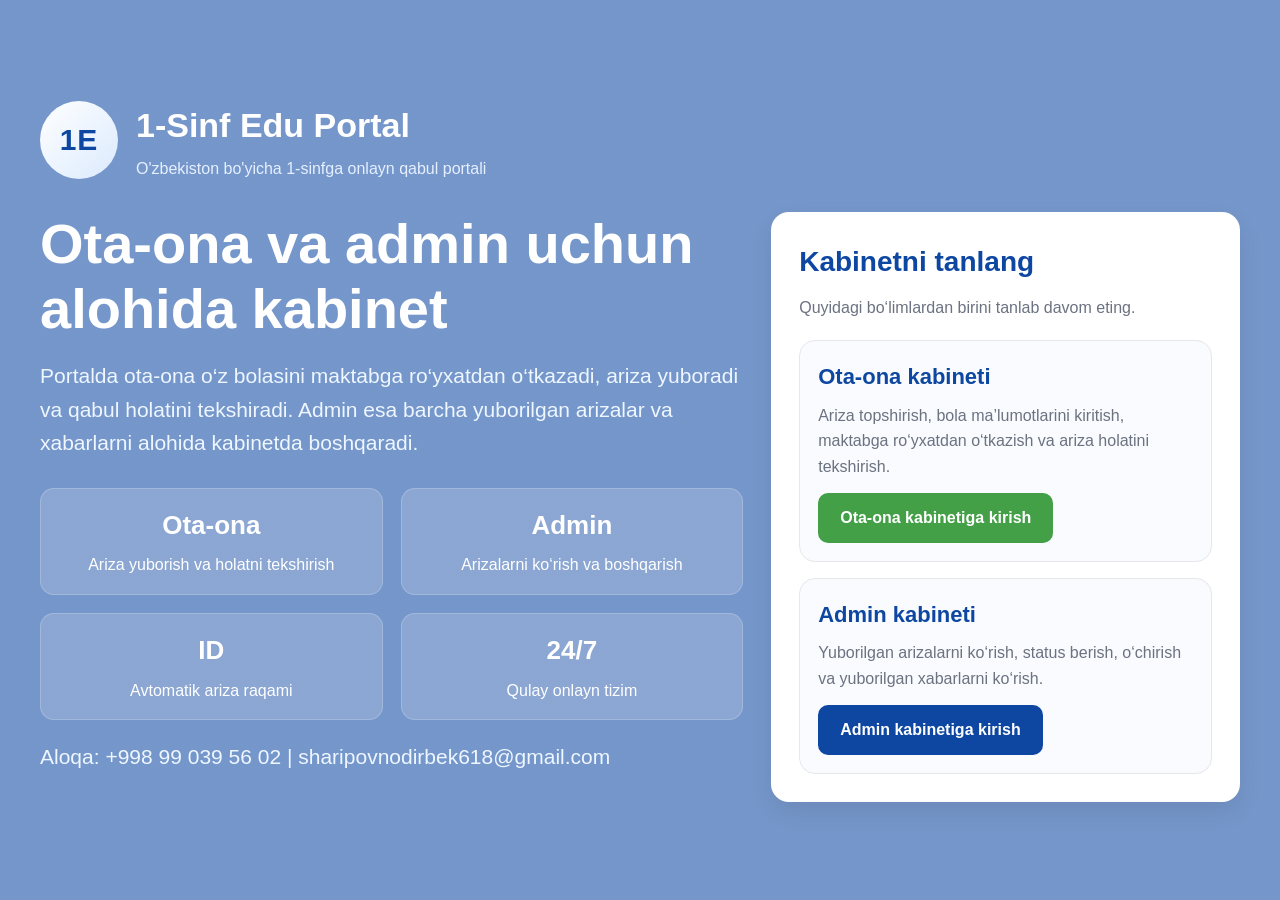
==== commit 10ce80e2: "Refactor index.html structure and styles" ====
--- a/index.html
+++ b/index.html
@@ -4,343 +4,299 @@
   <meta charset="UTF-8" />
   <meta name="viewport" content="width=device-width, initial-scale=1.0" />
   <title>1-Sinf Edu Portal</title>
-  <link rel="stylesheet" href="style.css" />
+  <style>
+    * {
+      margin: 0;
+      padding: 0;
+      box-sizing: border-box;
+      font-family: Arial, sans-serif;
+    }
+
+    :root {
+      --primary: #0d47a1;
+      --secondary: #1565c0;
+      --accent: #43a047;
+      --accent-dark: #2e7d32;
+      --bg: #f4f7fc;
+      --text: #1f2937;
+      --muted: #6b7280;
+      --white: #ffffff;
+      --shadow: 0 10px 25px rgba(0, 0, 0, 0.08);
+      --radius: 18px;
+    }
+
+    body {
+      background: var(--bg);
+      color: var(--text);
+      line-height: 1.6;
+    }
+
+    .hero {
+      min-height: 100vh;
+      display: flex;
+      align-items: center;
+      background:
+        linear-gradient(rgba(13, 71, 161, 0.55), rgba(13, 71, 161, 0.55)),
+        url("https://images.unsplash.com/photo-1588072432836-e10032774350?auto=format&fit=crop&w=1600&q=80")
+        center/cover no-repeat;
+      color: white;
+      padding: 40px 20px;
+    }
+
+    .container {
+      width: 100%;
+      max-width: 1200px;
+      margin: 0 auto;
+    }
+
+    .top {
+      display: flex;
+      align-items: center;
+      gap: 18px;
+      margin-bottom: 30px;
+    }
+
+    .logo {
+      width: 78px;
+      height: 78px;
+      border-radius: 50%;
+      background: linear-gradient(135deg, #fff, #dbeafe);
+      color: #0d47a1;
+      display: flex;
+      align-items: center;
+      justify-content: center;
+      font-size: 30px;
+      font-weight: bold;
+      letter-spacing: 1px;
+    }
+
+    .brand h1 {
+      font-size: 34px;
+      margin-bottom: 4px;
+    }
+
+    .brand p {
+      color: #e5efff;
+    }
+
+    .hero-grid {
+      display: grid;
+      grid-template-columns: 1.2fr 0.8fr;
+      gap: 28px;
+      align-items: center;
+    }
+
+    .hero-text h2 {
+      font-size: 56px;
+      line-height: 1.15;
+      margin-bottom: 18px;
+    }
+
+    .hero-text p {
+      font-size: 21px;
+      max-width: 700px;
+      color: #eef6ff;
+      margin-bottom: 28px;
+    }
+
+    .cards {
+      display: grid;
+      grid-template-columns: repeat(2, 1fr);
+      gap: 18px;
+      margin-top: 20px;
+    }
+
+    .mini {
+      background: rgba(255,255,255,0.16);
+      border: 1px solid rgba(255,255,255,0.2);
+      border-radius: 14px;
+      padding: 16px;
+      text-align: center;
+    }
+
+    .mini h3 {
+      font-size: 26px;
+      margin-bottom: 6px;
+    }
+
+    .panel {
+      background: white;
+      color: var(--text);
+      border-radius: var(--radius);
+      box-shadow: var(--shadow);
+      padding: 28px;
+    }
+
+    .panel h3 {
+      color: var(--primary);
+      font-size: 28px;
+      margin-bottom: 10px;
+    }
+
+    .panel p {
+      color: var(--muted);
+      margin-bottom: 20px;
+    }
+
+    .action-box {
+      display: grid;
+      gap: 16px;
+    }
+
+    .action-card {
+      border: 1px solid #e5e7eb;
+      border-radius: 16px;
+      padding: 18px;
+      background: #f9fbff;
+    }
+
+    .action-card h4 {
+      color: var(--primary);
+      margin-bottom: 8px;
+      font-size: 22px;
+    }
+
+    .action-card p {
+      margin-bottom: 14px;
+    }
+
+    .btn {
+      display: inline-block;
+      padding: 12px 22px;
+      border-radius: 10px;
+      text-decoration: none;
+      font-weight: 700;
+      border: none;
+      cursor: pointer;
+    }
+
+    .btn-parent {
+      background: var(--accent);
+      color: white;
+    }
+
+    .btn-parent:hover {
+      background: var(--accent-dark);
+    }
+
+    .btn-admin {
+      background: var(--primary);
+      color: white;
+    }
+
+    .btn-admin:hover {
+      background: #0b3d91;
+    }
+
+    .footer-note {
+      margin-top: 20px;
+      color: #dbeafe;
+      font-size: 14px;
+    }
+
+    @media (max-width: 900px) {
+      .hero-grid {
+        grid-template-columns: 1fr;
+      }
+
+      .hero-text h2 {
+        font-size: 40px;
+      }
+
+      .cards {
+        grid-template-columns: 1fr 1fr;
+      }
+    }
+
+    @media (max-width: 640px) {
+      .cards {
+        grid-template-columns: 1fr;
+      }
+
+      .hero-text h2 {
+        font-size: 32px;
+      }
+
+      .brand h1 {
+        font-size: 28px;
+      }
+
+      .top {
+        align-items: flex-start;
+      }
+    }
+  </style>
 </head>
 <body>
-  <header>
-    <div class="container topbar">
-      <div class="brand-wrap">
-        <div class="logo-circle">1</div>
+  <section class="hero">
+    <div class="container">
+      <div class="top">
+        <div class="logo">1E</div>
         <div class="brand">
           <h1>1-Sinf Edu Portal</h1>
           <p>O'zbekiston bo'yicha 1-sinfga onlayn qabul portali</p>
         </div>
       </div>
 
-      <div class="top-actions">
-        <a href="#ariza" class="btn btn-primary">Ariza topshirish</a>
-        <a href="#tekshirish" class="btn btn-light">Arizani tekshirish</a>
-      </div>
-    </div>
-
-    <nav>
-      <ul>
-        <li><a href="#bosh">Bosh sahifa</a></li>
-        <li><a href="#imkoniyatlar">Imkoniyatlar</a></li>
-        <li><a href="#bosqichlar">Qabul bosqichlari</a></li>
-        <li><a href="#ariza">Online ariza</a></li>
-        <li><a href="#tekshirish">Ariza tekshirish</a></li>
-        <li><a href="#tarix">Arizalar</a></li>
-        <li><a href="#maktablar">Maktablar</a></li>
-        <li><a href="#boglanish">Bog'lanish</a></li>
-      </ul>
-    </nav>
-  </header>
-
-  <section class="hero" id="bosh">
-    <div class="container hero-grid">
-      <div class="hero-content">
-        <h2>1-sinfga qabul endi yanada qulay va oson</h2>
-        <p>
-          Farzandingizni 1-sinfga onlayn ro'yxatdan o'tkazing. Viloyat, tuman va
-          maktabni tanlab, arizani bir necha daqiqada yuboring.
-        </p>
-
-        <div class="hero-actions">
-          <a href="#ariza" class="btn btn-primary">Ariza topshirish</a>
-          <a href="#bosqichlar" class="btn btn-light">Qabul tartibi</a>
+      <div class="hero-grid">
+        <div class="hero-text">
+          <h2>Ota-ona va admin uchun alohida kabinet</h2>
+          <p>
+            Portalda ota-ona o‘z bolasini maktabga ro‘yxatdan o‘tkazadi,
+            ariza yuboradi va qabul holatini tekshiradi. Admin esa barcha
+            yuborilgan arizalar va xabarlarni alohida kabinetda boshqaradi.
+          </p>
+
+          <div class="cards">
+            <div class="mini">
+              <h3>Ota-ona</h3>
+              <span>Ariza yuborish va holatni tekshirish</span>
+            </div>
+            <div class="mini">
+              <h3>Admin</h3>
+              <span>Arizalarni ko‘rish va boshqarish</span>
+            </div>
+            <div class="mini">
+              <h3>ID</h3>
+              <span>Avtomatik ariza raqami</span>
+            </div>
+            <div class="mini">
+              <h3>24/7</h3>
+              <span>Qulay onlayn tizim</span>
+            </div>
+          </div>
+
+          <p class="footer-note">
+            Aloqa: +998 99 039 56 02 | sharipovnodirbek618@gmail.com
+          </p>
         </div>
 
-        <div class="hero-stats">
-          <div class="stat">
-            <h3>14+</h3>
-            <p>Viloyat va hududlar</p>
-          </div>
-          <div class="stat">
-            <h3>1000+</h3>
-            <p>Maktablarni ulash imkoniyati</p>
-          </div>
-          <div class="stat">
-            <h3>24/7</h3>
-            <p>Onlayn ariza topshirish</p>
-          </div>
-        </div>
-      </div>
-
-      <div class="hero-card">
-        <h3>Portal imkoniyatlari</h3>
-        <ul>
-          <li>Viloyat → tuman → maktab tanlash</li>
-          <li>1-sinf uchun onlayn ariza yuborish</li>
-          <li>Ariza raqamini avtomatik yaratish</li>
-          <li>Ariza ID bo'yicha tekshirish</li>
-          <li>Arizalarni brauzerga saqlash</li>
-        </ul>
-      </div>
-    </div>
-  </section>
-
-  <section id="imkoniyatlar">
-    <div class="container">
-      <h2 class="section-title">Portal imkoniyatlari</h2>
-      <p class="section-subtitle">
-        1-Sinf Edu Portal ota-onalar va maktablar uchun qulay onlayn tizim sifatida yaratilgan.
-      </p>
-
-      <div class="features">
-        <div class="feature-card">
-          <h3>Hudud bo'yicha tanlash</h3>
-          <p>Viloyat, tuman va maktabni bosqichma-bosqich tanlash mumkin.</p>
-        </div>
-        <div class="feature-card">
-          <h3>Onlayn ariza</h3>
-          <p>Farzandingizni tez va oson tarzda ro'yxatdan o'tkazing.</p>
-        </div>
-        <div class="feature-card">
-          <h3>Ariza ID</h3>
-          <p>Har bir yuborilgan ariza uchun maxsus raqam hosil qilinadi.</p>
-        </div>
-        <div class="feature-card">
-          <h3>Qulay interfeys</h3>
-          <p>Telefon va kompyuterda bir xil qulay ishlash uchun moslashtirilgan.</p>
-        </div>
-      </div>
-    </div>
-  </section>
-
-  <section id="bosqichlar">
-    <div class="container">
-      <h2 class="section-title">Qabul bosqichlari</h2>
-      <p class="section-subtitle">
-        Ariza topshirish jarayoni sodda va tushunarli ko'rinishda berilgan.
-      </p>
-
-      <div class="steps">
-        <div class="step-card">
-          <h3>Viloyatni tanlash</h3>
-          <p>Avval viloyat va tumanni tanlaysiz.</p>
-        </div>
-        <div class="step-card">
-          <h3>Maktabni tanlash</h3>
-          <p>Kerakli maktabni tanlaysiz.</p>
-        </div>
-        <div class="step-card">
-          <h3>Ma'lumot kiritish</h3>
-          <p>Bola va ota-ona haqidagi ma'lumotlarni yozasiz.</p>
-        </div>
-        <div class="step-card">
-          <h3>Arizani yuborish</h3>
-          <p>Ariza yuboriladi va maxsus ID raqam olinadi.</p>
-        </div>
-      </div>
-    </div>
-  </section>
-
-  <section id="ariza">
-    <div class="container">
-      <h2 class="section-title">1-sinfga online ariza</h2>
-      <p class="section-subtitle">
-        Quyidagi formani to'ldirib, ariza yuboring.
-      </p>
-
-      <div class="portal-layout">
-        <div class="form-card">
-          <h3>Ariza formasi</h3>
-          <p>Barcha majburiy maydonlarni to'ldiring.</p>
-
-          <form id="admissionForm">
-            <div class="form-grid">
-              <div class="form-group">
-                <select id="region" required>
-                  <option value="">Viloyatni tanlang</option>
-                </select>
-              </div>
-
-              <div class="form-group">
-                <select id="district" required disabled>
-                  <option value="">Avval viloyatni tanlang</option>
-                </select>
-              </div>
-
-              <div class="form-group full">
-                <select id="school" required disabled>
-                  <option value="">Avval tumanni tanlang</option>
-                </select>
-              </div>
-
-              <div class="form-group">
-                <input type="text" id="childName" placeholder="Bolaning F.I.Sh" required />
-              </div>
-
-              <div class="form-group">
-                <input type="date" id="birthDate" required />
-              </div>
-
-              <div class="form-group">
-                <select id="gender" required>
-                  <option value="">Jinsini tanlang</option>
-                  <option value="O'g'il bola">O'g'il bola</option>
-                  <option value="Qiz bola">Qiz bola</option>
-                </select>
-              </div>
-
-              <div class="form-group">
-                <input type="text" id="parentName" placeholder="Ota-ona yoki vasiy F.I.Sh" required />
-              </div>
-
-              <div class="form-group">
-                <input type="tel" id="phone" placeholder="Telefon raqami" required />
-              </div>
-
-              <div class="form-group full">
-                <input type="text" id="address" placeholder="Yashash manzili" required />
-              </div>
-
-              <div class="form-group full">
-                <textarea id="message" rows="5" placeholder="Qo'shimcha ma'lumot"></textarea>
-              </div>
-            </div>
-
-            <button type="submit" class="btn btn-primary">Arizani yuborish</button>
-            <p class="form-note">
-              Bu demo versiya. Arizalar brauzerga saqlanadi.
-            </p>
-          </form>
-
-          <div id="result" class="result-box"></div>
-        </div>
-
-        <div class="info-stack">
-          <div class="info-card">
-            <h3>Kerakli hujjatlar</h3>
-            <ul>
-              <li>Bolaning tug'ilganlik guvohnomasi</li>
-              <li>Ota-ona pasport nusxasi</li>
-              <li>Yashash joyi ma'lumotnomasi</li>
-              <li>3x4 rasm</li>
-              <li>Tibbiy ma'lumotnoma</li>
-            </ul>
-          </div>
-
-          <div class="info-card">
-            <h3>Kimlar qabul qilinadi?</h3>
-            <p>7 yoshga to'lgan bolalar 1-sinfga qabul qilinadi.</p>
-          </div>
-
-          <div class="info-card">
-            <h3>Maslahat</h3>
-            <p>Arizani yuborishdan oldin barcha ma'lumotlarni qayta tekshiring.</p>
+        <div class="panel">
+          <h3>Kabinetni tanlang</h3>
+          <p>Quyidagi bo‘limlardan birini tanlab davom eting.</p>
+
+          <div class="action-box">
+            <div class="action-card">
+              <h4>Ota-ona kabineti</h4>
+              <p>
+                Ariza topshirish, bola ma’lumotlarini kiritish,
+                maktabga ro‘yxatdan o‘tkazish va ariza holatini tekshirish.
+              </p>
+              <a class="btn btn-parent" href="parent.html">Ota-ona kabinetiga kirish</a>
+            </div>
+
+            <div class="action-card">
+              <h4>Admin kabineti</h4>
+              <p>
+                Yuborilgan arizalarni ko‘rish, status berish,
+                o‘chirish va yuborilgan xabarlarni ko‘rish.
+              </p>
+              <a class="btn btn-admin" href="admin.html">Admin kabinetiga kirish</a>
+            </div>
           </div>
         </div>
       </div>
     </div>
   </section>
-
-  <section id="tekshirish">
-    <div class="container">
-      <h2 class="section-title">Arizani tekshirish</h2>
-      <p class="section-subtitle">Ariza raqamini kiriting.</p>
-
-      <div class="lookup-box">
-        <input type="text" id="lookupId" placeholder="Masalan: EDU-123456" />
-        <div class="lookup-actions">
-          <button class="btn btn-primary" type="button" id="lookupBtn">Tekshirish</button>
-          <button class="btn btn-secondary" type="button" id="showAllBtn">So'nggi arizalar</button>
-        </div>
-        <div id="lookupResult" class="lookup-result"></div>
-      </div>
-    </div>
-  </section>
-
-  <section id="tarix">
-    <div class="container">
-      <h2 class="section-title">So'nggi arizalar</h2>
-      <p class="section-subtitle">Saqlangan arizalar shu yerda ko'rinadi.</p>
-      <div id="historyGrid" class="history-grid"></div>
-    </div>
-  </section>
-
-  <section id="maktablar">
-    <div class="container">
-      <h2 class="section-title">Namunaviy maktablar</h2>
-      <p class="section-subtitle">Demo ko'rinishdagi maktablar ro'yxati.</p>
-
-      <div class="schools-grid">
-        <div class="school-card">
-          <span class="tag">Toshkent shahri</span>
-          <h3>45-sonli maktab</h3>
-          <p>Yunusobod tumani namunaviy maktabi.</p>
-        </div>
-
-        <div class="school-card">
-          <span class="tag">Farg'ona viloyati</span>
-          <h3>30-sonli maktab</h3>
-          <p>So'x tumani namunaviy maktabi.</p>
-        </div>
-
-        <div class="school-card">
-          <span class="tag">Samarqand viloyati</span>
-          <h3>12-sonli maktab</h3>
-          <p>Namunaviy maktab kartasi.</p>
-        </div>
-      </div>
-    </div>
-  </section>
-
-  <section id="boglanish">
-    <div class="container">
-      <h2 class="section-title">Bog'lanish</h2>
-      <p class="section-subtitle">Savol va takliflaringizni yuborishingiz mumkin.</p>
-
-      <div class="contact-layout">
-        <div class="contact-card">
-          <h3>Aloqa ma'lumotlari</h3>
-          <p><strong>Portal nomi:</strong> 1-Sinf Edu Portal</p>
-          <p><strong>Telefon:</strong> +998 00 000 00 00</p>
-          <p><strong>Email:</strong> portal@example.com</p>
-          <p><strong>Manzil:</strong> O'zbekiston, demo loyiha</p>
-        </div>
-
-        <div class="contact-card">
-          <h3>Xabar yuborish</h3>
-          <input type="text" placeholder="Ismingiz" />
-          <input type="text" placeholder="Telefon raqamingiz" />
-          <textarea rows="5" placeholder="Xabaringiz"></textarea>
-          <button class="btn btn-primary" type="button">Yuborish</button>
-        </div>
-      </div>
-    </div>
-  </section>
-
-  <footer>
-    <div class="container footer-grid">
-      <div>
-        <h3>1-Sinf Edu Portal</h3>
-        <p>O'zbekiston bo'yicha 1-sinfga qabul uchun qulay va zamonaviy onlayn portal.</p>
-      </div>
-
-      <div>
-        <h3>Bo'limlar</h3>
-        <p><a href="#bosh">Bosh sahifa</a></p>
-        <p><a href="#ariza">Ariza topshirish</a></p>
-        <p><a href="#tekshirish">Ariza tekshirish</a></p>
-        <p><a href="#boglanish">Bog'lanish</a></p>
-      </div>
-
-      <div>
-        <h3>Aloqa</h3>
-        <p><strong>Telefon:</strong> +998 00 000 00 00</p>
-        <p><strong>Email:</strong> portal@example.com</p>
-        <p><strong>Manzil:</strong> O'zbekiston, demo loyiha</p>
-      </div>
-    </div>
-
-    <div class="container footer-bottom">
-      © 2026 1-Sinf Edu Portal. Barcha huquqlar himoyalangan.
-    </div>
-  </footer>
-
-  <script src="data.js"></script>
-  <script src="script.js"></script>
 </body>
-</html>+</html>
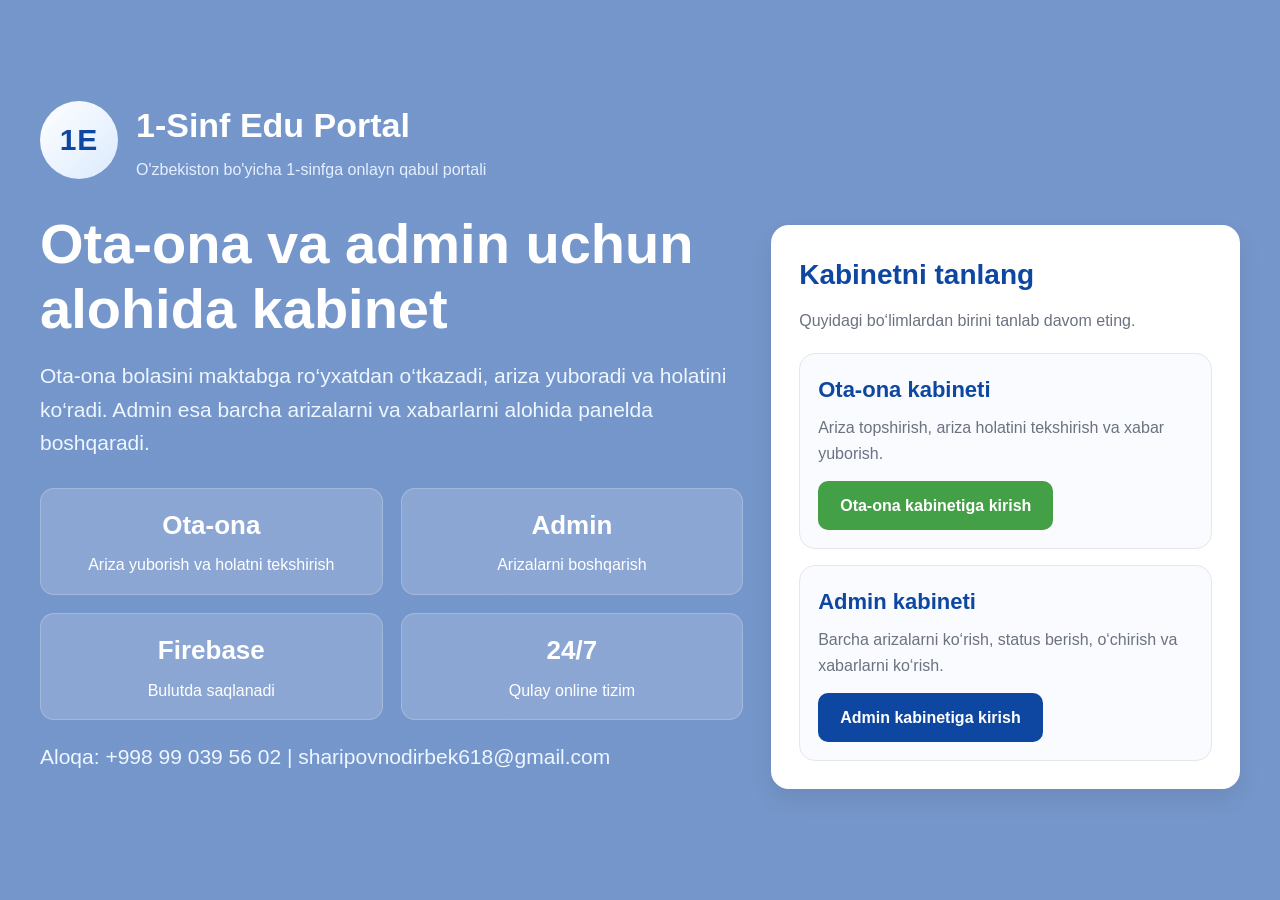
==== commit 0040deec: "Update index.html" ====
--- a/index.html
+++ b/index.html
@@ -5,225 +5,62 @@
   <meta name="viewport" content="width=device-width, initial-scale=1.0" />
   <title>1-Sinf Edu Portal</title>
   <style>
-    * {
-      margin: 0;
-      padding: 0;
-      box-sizing: border-box;
-      font-family: Arial, sans-serif;
+    *{margin:0;padding:0;box-sizing:border-box;font-family:Arial,sans-serif}
+    :root{
+      --primary:#0d47a1;--secondary:#1565c0;--accent:#43a047;--accent-dark:#2e7d32;
+      --bg:#f4f7fc;--text:#1f2937;--muted:#6b7280;--white:#fff;
+      --shadow:0 10px 25px rgba(0,0,0,.08);--radius:18px
     }
-
-    :root {
-      --primary: #0d47a1;
-      --secondary: #1565c0;
-      --accent: #43a047;
-      --accent-dark: #2e7d32;
-      --bg: #f4f7fc;
-      --text: #1f2937;
-      --muted: #6b7280;
-      --white: #ffffff;
-      --shadow: 0 10px 25px rgba(0, 0, 0, 0.08);
-      --radius: 18px;
+    body{background:var(--bg);color:var(--text);line-height:1.6}
+    .hero{
+      min-height:100vh;display:flex;align-items:center;padding:40px 20px;color:#fff;
+      background:
+        linear-gradient(rgba(13,71,161,.55),rgba(13,71,161,.55)),
+        url("https://images.unsplash.com/photo-1588072432836-e10032774350?auto=format&fit=crop&w=1600&q=80")
+        center/cover no-repeat
     }
-
-    body {
-      background: var(--bg);
-      color: var(--text);
-      line-height: 1.6;
+    .container{width:100%;max-width:1200px;margin:0 auto}
+    .top{display:flex;align-items:center;gap:18px;margin-bottom:30px}
+    .logo{
+      width:78px;height:78px;border-radius:50%;
+      background:linear-gradient(135deg,#fff,#dbeafe);color:#0d47a1;
+      display:flex;align-items:center;justify-content:center;font-size:30px;font-weight:bold;letter-spacing:1px
     }
-
-    .hero {
-      min-height: 100vh;
-      display: flex;
-      align-items: center;
-      background:
-        linear-gradient(rgba(13, 71, 161, 0.55), rgba(13, 71, 161, 0.55)),
-        url("https://images.unsplash.com/photo-1588072432836-e10032774350?auto=format&fit=crop&w=1600&q=80")
-        center/cover no-repeat;
-      color: white;
-      padding: 40px 20px;
+    .brand h1{font-size:34px;margin-bottom:4px}
+    .brand p{color:#e5efff}
+    .hero-grid{display:grid;grid-template-columns:1.2fr .8fr;gap:28px;align-items:center}
+    .hero-text h2{font-size:56px;line-height:1.15;margin-bottom:18px}
+    .hero-text p{font-size:21px;max-width:700px;color:#eef6ff;margin-bottom:28px}
+    .cards{display:grid;grid-template-columns:repeat(2,1fr);gap:18px;margin-top:20px}
+    .mini{
+      background:rgba(255,255,255,.16);border:1px solid rgba(255,255,255,.2);
+      border-radius:14px;padding:16px;text-align:center
     }
-
-    .container {
-      width: 100%;
-      max-width: 1200px;
-      margin: 0 auto;
+    .mini h3{font-size:26px;margin-bottom:6px}
+    .panel{background:#fff;color:var(--text);border-radius:var(--radius);box-shadow:var(--shadow);padding:28px}
+    .panel h3{color:var(--primary);font-size:28px;margin-bottom:10px}
+    .panel p{color:var(--muted);margin-bottom:20px}
+    .action-box{display:grid;gap:16px}
+    .action-card{border:1px solid #e5e7eb;border-radius:16px;padding:18px;background:#f9fbff}
+    .action-card h4{color:var(--primary);margin-bottom:8px;font-size:22px}
+    .action-card p{margin-bottom:14px}
+    .btn{
+      display:inline-block;padding:12px 22px;border-radius:10px;text-decoration:none;
+      font-weight:700;border:none;cursor:pointer
     }
-
-    .top {
-      display: flex;
-      align-items: center;
-      gap: 18px;
-      margin-bottom: 30px;
+    .btn-parent{background:var(--accent);color:#fff}
+    .btn-parent:hover{background:var(--accent-dark)}
+    .btn-admin{background:var(--primary);color:#fff}
+    .btn-admin:hover{background:#0b3d91}
+    .footer-note{margin-top:20px;color:#dbeafe;font-size:14px}
+    @media (max-width:900px){
+      .hero-grid{grid-template-columns:1fr}
+      .hero-text h2{font-size:40px}
     }
-
-    .logo {
-      width: 78px;
-      height: 78px;
-      border-radius: 50%;
-      background: linear-gradient(135deg, #fff, #dbeafe);
-      color: #0d47a1;
-      display: flex;
-      align-items: center;
-      justify-content: center;
-      font-size: 30px;
-      font-weight: bold;
-      letter-spacing: 1px;
-    }
-
-    .brand h1 {
-      font-size: 34px;
-      margin-bottom: 4px;
-    }
-
-    .brand p {
-      color: #e5efff;
-    }
-
-    .hero-grid {
-      display: grid;
-      grid-template-columns: 1.2fr 0.8fr;
-      gap: 28px;
-      align-items: center;
-    }
-
-    .hero-text h2 {
-      font-size: 56px;
-      line-height: 1.15;
-      margin-bottom: 18px;
-    }
-
-    .hero-text p {
-      font-size: 21px;
-      max-width: 700px;
-      color: #eef6ff;
-      margin-bottom: 28px;
-    }
-
-    .cards {
-      display: grid;
-      grid-template-columns: repeat(2, 1fr);
-      gap: 18px;
-      margin-top: 20px;
-    }
-
-    .mini {
-      background: rgba(255,255,255,0.16);
-      border: 1px solid rgba(255,255,255,0.2);
-      border-radius: 14px;
-      padding: 16px;
-      text-align: center;
-    }
-
-    .mini h3 {
-      font-size: 26px;
-      margin-bottom: 6px;
-    }
-
-    .panel {
-      background: white;
-      color: var(--text);
-      border-radius: var(--radius);
-      box-shadow: var(--shadow);
-      padding: 28px;
-    }
-
-    .panel h3 {
-      color: var(--primary);
-      font-size: 28px;
-      margin-bottom: 10px;
-    }
-
-    .panel p {
-      color: var(--muted);
-      margin-bottom: 20px;
-    }
-
-    .action-box {
-      display: grid;
-      gap: 16px;
-    }
-
-    .action-card {
-      border: 1px solid #e5e7eb;
-      border-radius: 16px;
-      padding: 18px;
-      background: #f9fbff;
-    }
-
-    .action-card h4 {
-      color: var(--primary);
-      margin-bottom: 8px;
-      font-size: 22px;
-    }
-
-    .action-card p {
-      margin-bottom: 14px;
-    }
-
-    .btn {
-      display: inline-block;
-      padding: 12px 22px;
-      border-radius: 10px;
-      text-decoration: none;
-      font-weight: 700;
-      border: none;
-      cursor: pointer;
-    }
-
-    .btn-parent {
-      background: var(--accent);
-      color: white;
-    }
-
-    .btn-parent:hover {
-      background: var(--accent-dark);
-    }
-
-    .btn-admin {
-      background: var(--primary);
-      color: white;
-    }
-
-    .btn-admin:hover {
-      background: #0b3d91;
-    }
-
-    .footer-note {
-      margin-top: 20px;
-      color: #dbeafe;
-      font-size: 14px;
-    }
-
-    @media (max-width: 900px) {
-      .hero-grid {
-        grid-template-columns: 1fr;
-      }
-
-      .hero-text h2 {
-        font-size: 40px;
-      }
-
-      .cards {
-        grid-template-columns: 1fr 1fr;
-      }
-    }
-
-    @media (max-width: 640px) {
-      .cards {
-        grid-template-columns: 1fr;
-      }
-
-      .hero-text h2 {
-        font-size: 32px;
-      }
-
-      .brand h1 {
-        font-size: 28px;
-      }
-
-      .top {
-        align-items: flex-start;
-      }
+    @media (max-width:640px){
+      .cards{grid-template-columns:1fr}
+      .hero-text h2{font-size:32px}
+      .brand h1{font-size:28px}
     }
   </style>
 </head>
@@ -242,31 +79,16 @@
         <div class="hero-text">
           <h2>Ota-ona va admin uchun alohida kabinet</h2>
           <p>
-            Portalda ota-ona o‘z bolasini maktabga ro‘yxatdan o‘tkazadi,
-            ariza yuboradi va qabul holatini tekshiradi. Admin esa barcha
-            yuborilgan arizalar va xabarlarni alohida kabinetda boshqaradi.
+            Ota-ona bolasini maktabga ro‘yxatdan o‘tkazadi, ariza yuboradi va holatini ko‘radi.
+            Admin esa barcha arizalarni va xabarlarni alohida panelda boshqaradi.
           </p>
 
           <div class="cards">
-            <div class="mini">
-              <h3>Ota-ona</h3>
-              <span>Ariza yuborish va holatni tekshirish</span>
-            </div>
-            <div class="mini">
-              <h3>Admin</h3>
-              <span>Arizalarni ko‘rish va boshqarish</span>
-            </div>
-            <div class="mini">
-              <h3>ID</h3>
-              <span>Avtomatik ariza raqami</span>
-            </div>
-            <div class="mini">
-              <h3>24/7</h3>
-              <span>Qulay onlayn tizim</span>
-            </div>
-          </div>
-
-          <p class="footer-note">
+            <div class="mini"><h3>Ota-ona</h3><span>Ariza yuborish va holatni tekshirish</span></div>
+            <div class="mini"><h3>Admin</h3><span>Arizalarni boshqarish</span></div>
+            <div class="mini"><h3>Firebase</h3><span>Bulutda saqlanadi</span></div>
+            <div class="mini"><h3>24/7</h3><span>Qulay online tizim</span></div>
+          </div><p class="footer-note">
             Aloqa: +998 99 039 56 02 | sharipovnodirbek618@gmail.com
           </p>
         </div>
@@ -278,19 +100,13 @@
           <div class="action-box">
             <div class="action-card">
               <h4>Ota-ona kabineti</h4>
-              <p>
-                Ariza topshirish, bola ma’lumotlarini kiritish,
-                maktabga ro‘yxatdan o‘tkazish va ariza holatini tekshirish.
-              </p>
+              <p>Ariza topshirish, ariza holatini tekshirish va xabar yuborish.</p>
               <a class="btn btn-parent" href="parent.html">Ota-ona kabinetiga kirish</a>
             </div>
 
             <div class="action-card">
               <h4>Admin kabineti</h4>
-              <p>
-                Yuborilgan arizalarni ko‘rish, status berish,
-                o‘chirish va yuborilgan xabarlarni ko‘rish.
-              </p>
+              <p>Barcha arizalarni ko‘rish, status berish, o‘chirish va xabarlarni ko‘rish.</p>
               <a class="btn btn-admin" href="admin.html">Admin kabinetiga kirish</a>
             </div>
           </div>
